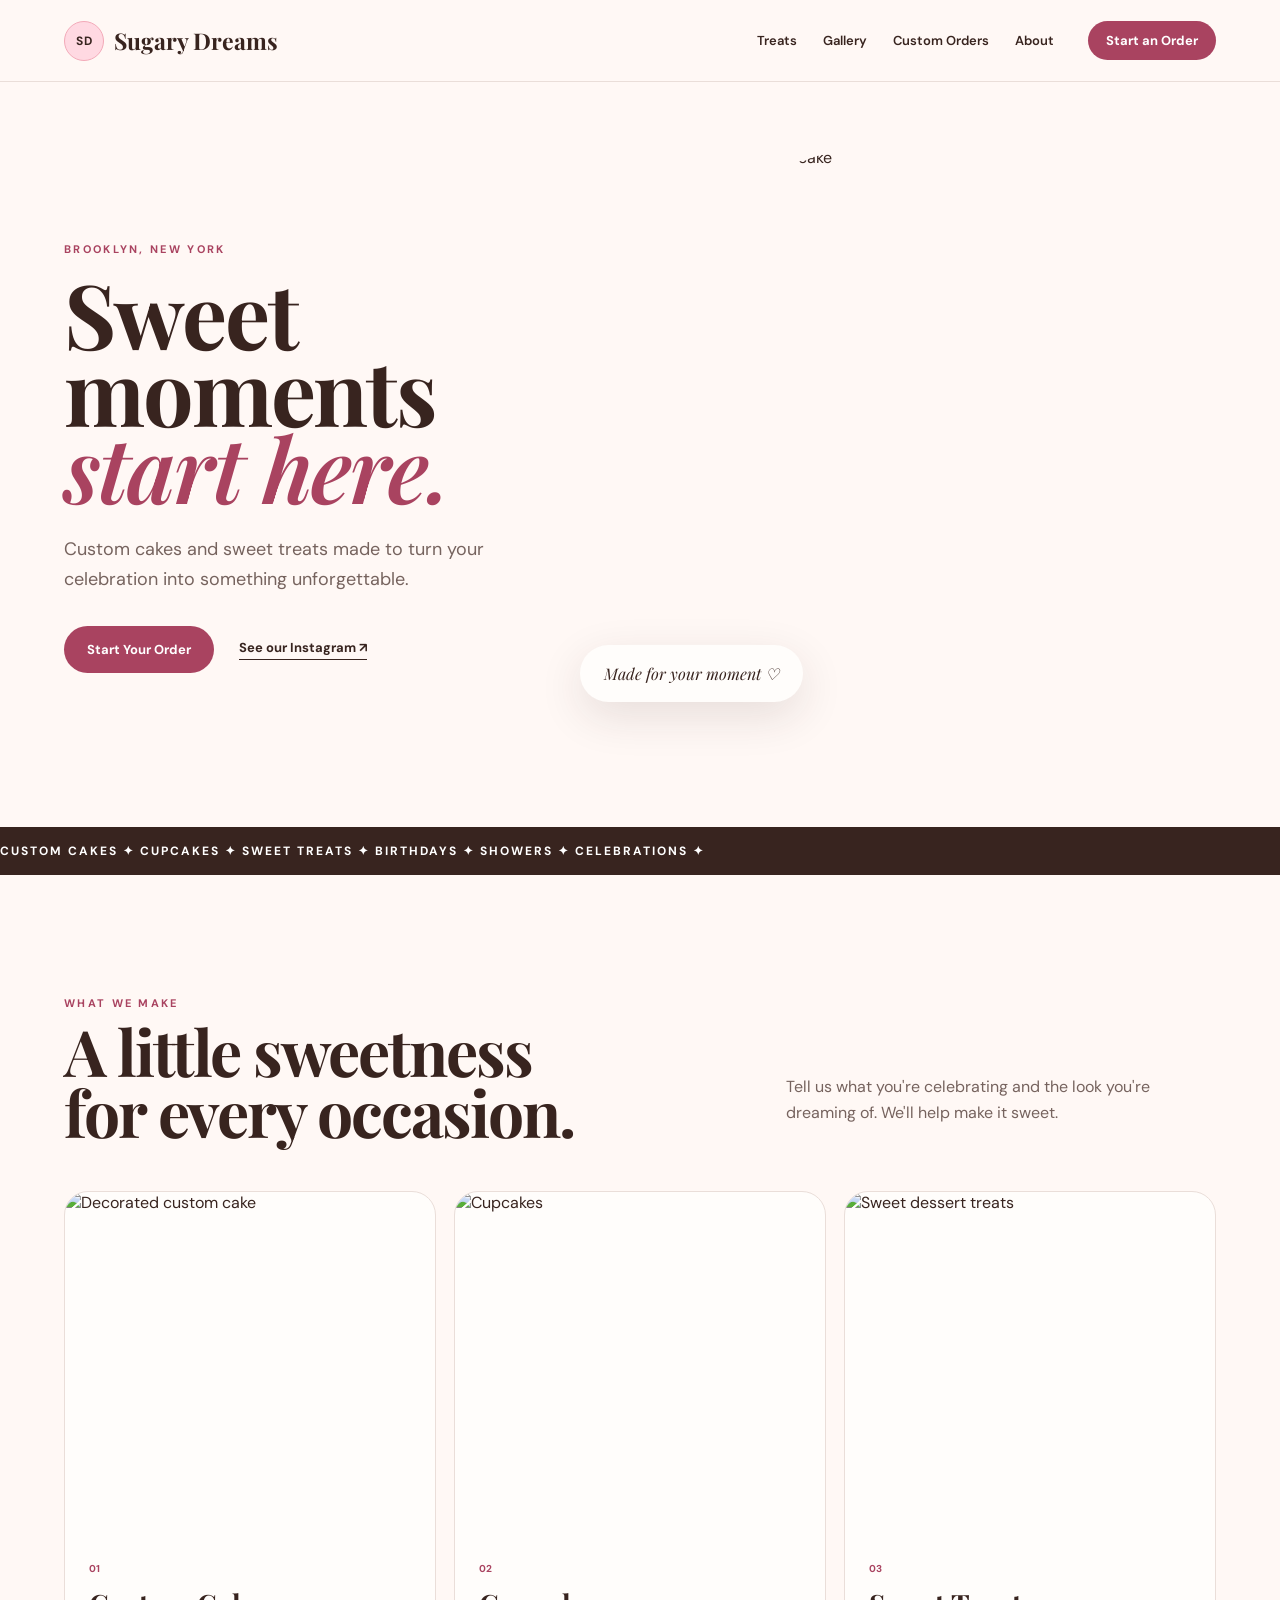
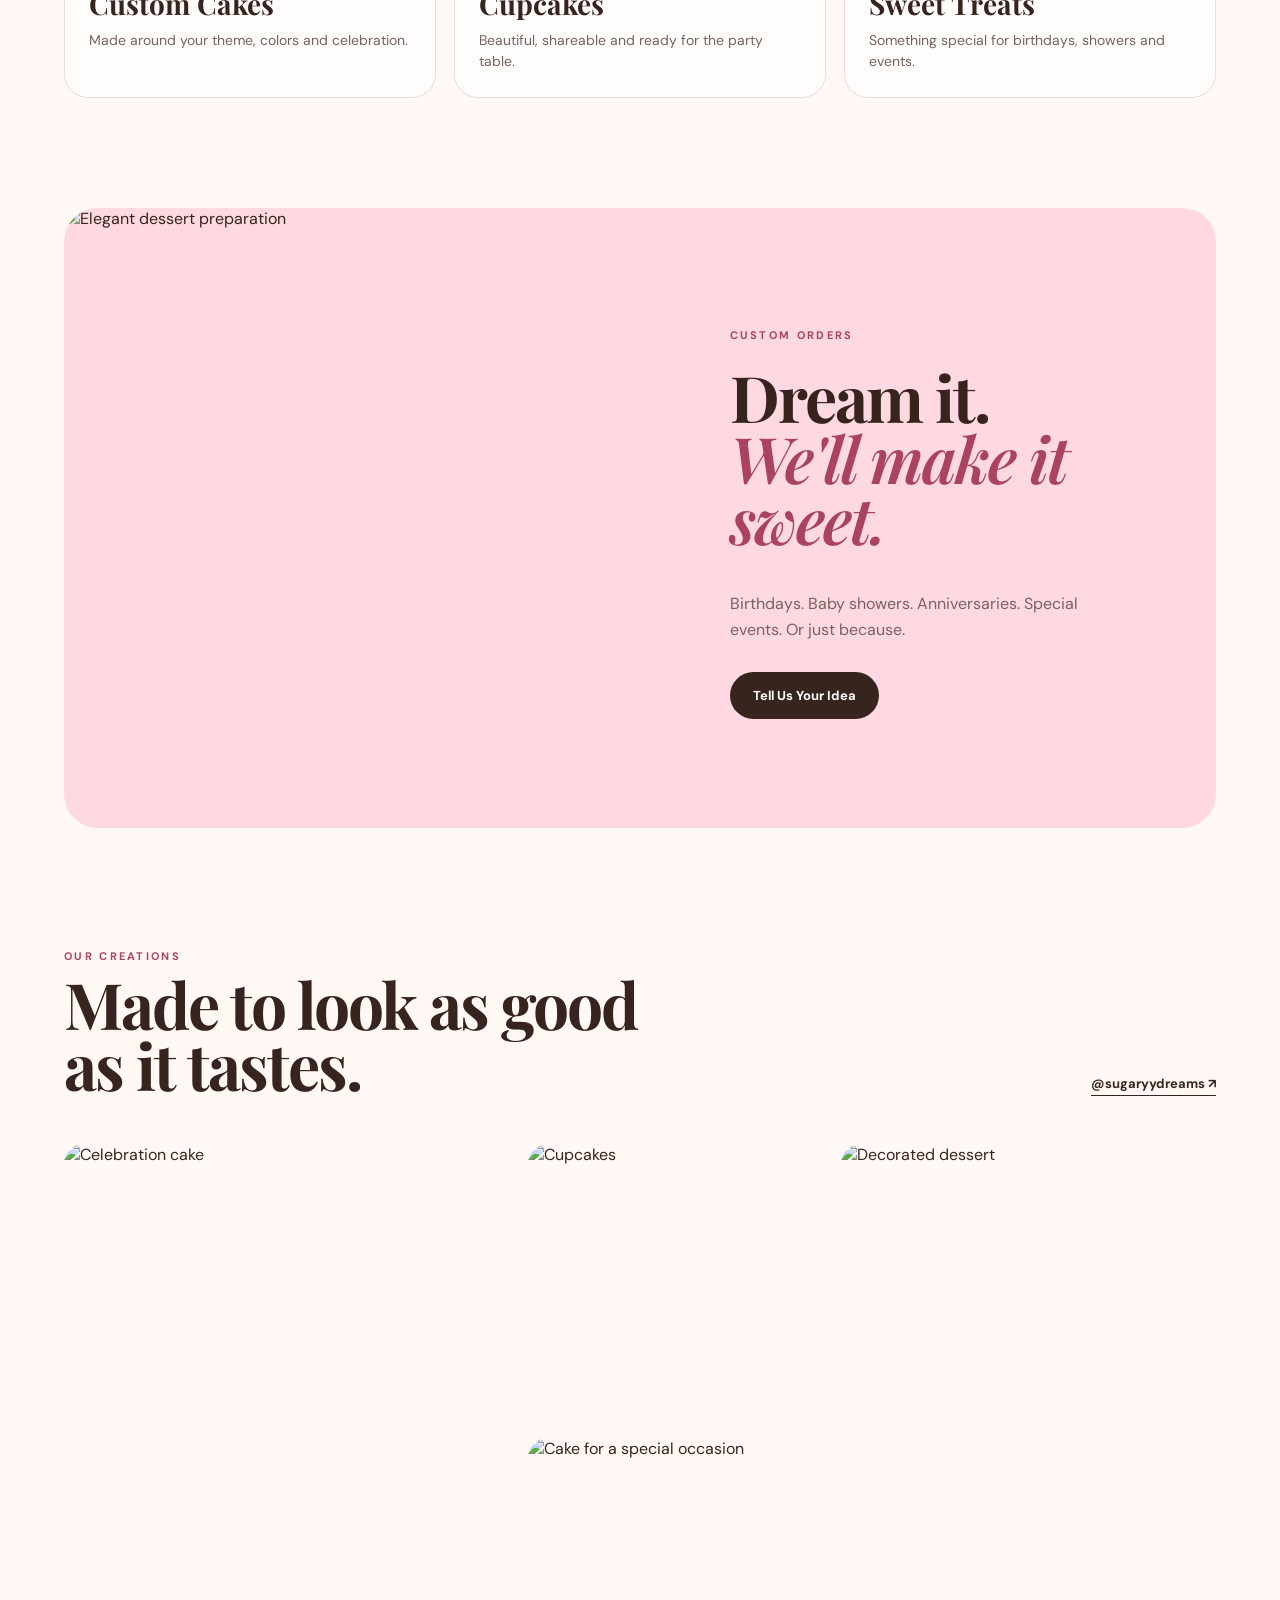
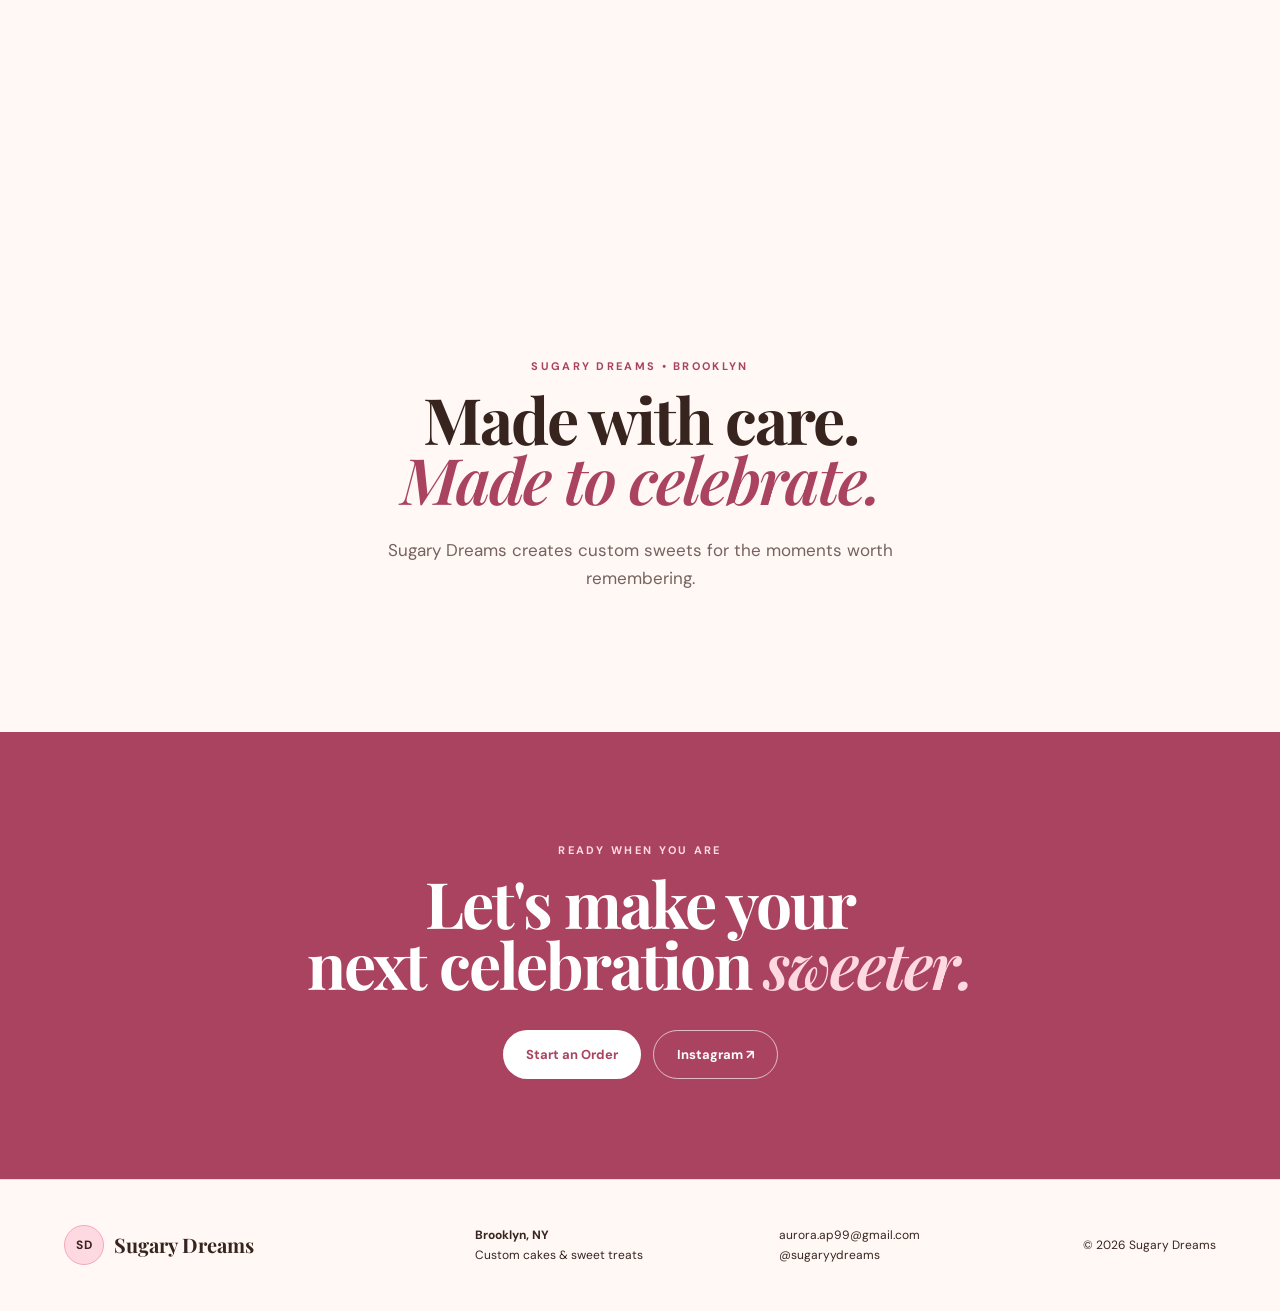
==== index.html @ bd11893b "Add files via upload" ====
<!DOCTYPE html>
<html lang="en">
<head>
  <meta charset="UTF-8">
  <meta name="viewport" content="width=device-width, initial-scale=1.0">
  <title>Sugary Dreams | Custom Cakes & Desserts in Brooklyn, NY</title>
  <meta name="description" content="Sugary Dreams creates custom cakes, cupcakes and sweet treats for birthdays, showers, celebrations and special moments in Brooklyn, New York.">
  <meta name="keywords" content="Brooklyn bakery, custom cakes Brooklyn, birthday cakes Brooklyn, cupcakes Brooklyn, custom desserts Brooklyn">
  <meta name="theme-color" content="#fff8f5">
  <meta property="og:title" content="Sugary Dreams | Brooklyn, NY">
  <meta property="og:description" content="Custom cakes and sweet treats made for your special moments.">
  <link rel="preconnect" href="https://fonts.googleapis.com">
  <link rel="preconnect" href="https://fonts.gstatic.com" crossorigin>
  <link href="https://fonts.googleapis.com/css2?family=DM+Sans:wght@400;500;600;700&family=Playfair+Display:ital,wght@0,600;0,700;1,600&display=swap" rel="stylesheet">
  <link rel="stylesheet" href="style.css">
</head>
<body>
<header class="site-header">
  <a class="brand" href="#home" aria-label="Sugary Dreams home">
    <span class="brand-mark">SD</span>
    <span>Sugary Dreams</span>
  </a>
  <nav>
    <a href="#treats">Treats</a>
    <a href="#gallery">Gallery</a>
    <a href="#custom">Custom Orders</a>
    <a href="#about">About</a>
  </nav>
  <a class="button button-small" href="mailto:aurora.ap99@gmail.com?subject=Sugary%20Dreams%20Order%20Inquiry">Start an Order</a>
</header>

<main id="home">
  <section class="hero">
    <div class="hero-copy">
      <p class="eyebrow">BROOKLYN, NEW YORK</p>
      <h1>Sweet moments<br><em>start here.</em></h1>
      <p class="hero-text">Custom cakes and sweet treats made to turn your celebration into something unforgettable.</p>
      <div class="hero-actions">
        <a class="button" href="mailto:aurora.ap99@gmail.com?subject=Sugary%20Dreams%20Custom%20Order">Start Your Order</a>
        <a class="text-link" href="https://www.instagram.com/sugaryydreams/?hl=en" target="_blank" rel="noopener">See our Instagram ↗</a>
      </div>
    </div>
    <div class="hero-image">
      <img src="https://images.unsplash.com/photo-1578985545062-69928b1d9587?auto=format&fit=crop&w=1400&q=85" alt="Beautiful celebration cake">
      <span class="floating-note">Made for your moment ♡</span>
    </div>
  </section>

  <section class="marquee" aria-label="Sugary Dreams specialties">
    <div>CUSTOM CAKES ✦ CUPCAKES ✦ SWEET TREATS ✦ BIRTHDAYS ✦ SHOWERS ✦ CELEBRATIONS ✦</div>
  </section>

  <section class="section" id="treats">
    <div class="section-heading">
      <div>
        <p class="eyebrow">WHAT WE MAKE</p>
        <h2>A little sweetness<br>for every occasion.</h2>
      </div>
      <p>Tell us what you're celebrating and the look you're dreaming of. We'll help make it sweet.</p>
    </div>
    <div class="cards">
      <article class="card">
        <img src="https://images.unsplash.com/photo-1535254973040-607b474cb50d?auto=format&fit=crop&w=900&q=85" alt="Decorated custom cake">
        <div><span>01</span><h3>Custom Cakes</h3><p>Made around your theme, colors and celebration.</p></div>
      </article>
      <article class="card">
        <img src="https://images.unsplash.com/photo-1486427944299-d1955d23e34d?auto=format&fit=crop&w=900&q=85" alt="Cupcakes">
        <div><span>02</span><h3>Cupcakes</h3><p>Beautiful, shareable and ready for the party table.</p></div>
      </article>
      <article class="card">
        <img src="https://images.unsplash.com/photo-1551024506-0bccd828d307?auto=format&fit=crop&w=900&q=85" alt="Sweet dessert treats">
        <div><span>03</span><h3>Sweet Treats</h3><p>Something special for birthdays, showers and events.</p></div>
      </article>
    </div>
  </section>

  <section class="dream-section" id="custom">
    <div class="dream-photo">
      <img src="https://images.unsplash.com/photo-1562440499-64c9a111f713?auto=format&fit=crop&w=1200&q=85" alt="Elegant dessert preparation">
    </div>
    <div class="dream-copy">
      <p class="eyebrow">CUSTOM ORDERS</p>
      <h2>Dream it.<br><em>We'll make it sweet.</em></h2>
      <p>Birthdays. Baby showers. Anniversaries. Special events. Or just because.</p>
      <a class="button button-dark" href="mailto:aurora.ap99@gmail.com?subject=Sugary%20Dreams%20Custom%20Order">Tell Us Your Idea</a>
    </div>
  </section>

  <section class="section gallery-section" id="gallery">
    <div class="section-heading">
      <div><p class="eyebrow">OUR CREATIONS</p><h2>Made to look as good<br>as it tastes.</h2></div>
      <a class="text-link" href="https://www.instagram.com/sugaryydreams/?hl=en" target="_blank" rel="noopener">@sugaryydreams ↗</a>
    </div>
    <div class="gallery">
      <img class="tall" src="https://images.unsplash.com/photo-1535141192574-5d4897c12636?auto=format&fit=crop&w=900&q=85" alt="Celebration cake">
      <img src="https://images.unsplash.com/photo-1587668178277-295251f900ce?auto=format&fit=crop&w=900&q=85" alt="Cupcakes">
      <img src="https://images.unsplash.com/photo-1557308536-ee471ef2c390?auto=format&fit=crop&w=900&q=85" alt="Decorated dessert">
      <img class="wide" src="https://images.unsplash.com/photo-1559620192-032c4bc4674e?auto=format&fit=crop&w=1200&q=85" alt="Cake for a special occasion">
    </div>
  </section>

  <section class="about" id="about">
    <p class="eyebrow">SUGARY DREAMS • BROOKLYN</p>
    <h2>Made with care.<br><em>Made to celebrate.</em></h2>
    <p>Sugary Dreams creates custom sweets for the moments worth remembering.</p>
  </section>

  <section class="cta">
    <p class="eyebrow">READY WHEN YOU ARE</p>
    <h2>Let's make your<br>next celebration <em>sweeter.</em></h2>
    <div class="cta-actions">
      <a class="button button-light" href="mailto:aurora.ap99@gmail.com?subject=Sugary%20Dreams%20Order%20Inquiry">Start an Order</a>
      <a class="button button-outline" href="https://www.instagram.com/sugaryydreams/?hl=en" target="_blank" rel="noopener">Instagram ↗</a>
    </div>
  </section>
</main>

<footer>
  <div class="footer-brand"><span class="brand-mark">SD</span><strong>Sugary Dreams</strong></div>
  <div><strong>Brooklyn, NY</strong><br>Custom cakes & sweet treats</div>
  <div><a href="mailto:aurora.ap99@gmail.com">aurora.ap99@gmail.com</a><br><a href="https://www.instagram.com/sugaryydreams/?hl=en" target="_blank" rel="noopener">@sugaryydreams</a></div>
  <div>© <span id="year"></span> Sugary Dreams</div>
</footer>

<script>
  document.getElementById("year").textContent = new Date().getFullYear();
</script>
</body>
</html>
---- style.css ----
:root{
  --cream:#fff8f5;
  --paper:#fffdfb;
  --pink:#f2a9b8;
  --pink2:#ffd9e2;
  --berry:#a94360;
  --brown:#38241f;
  --muted:#76635e;
  --line:#eaded9;
}
*{box-sizing:border-box}
html{scroll-behavior:smooth}
body{margin:0;background:var(--cream);color:var(--brown);font-family:"DM Sans",sans-serif}
img{width:100%;display:block;object-fit:cover}
a{color:inherit;text-decoration:none}
.site-header{height:82px;padding:0 5vw;display:flex;align-items:center;gap:34px;position:sticky;top:0;z-index:50;background:rgba(255,248,245,.92);backdrop-filter:blur(14px);border-bottom:1px solid var(--line)}
.brand{display:flex;align-items:center;gap:10px;font-family:"Playfair Display",serif;font-size:23px;font-weight:700;margin-right:auto}
.brand-mark{width:40px;height:40px;border-radius:50%;display:grid;place-items:center;background:var(--pink2);border:1px solid var(--pink);font:700 12px "DM Sans",sans-serif;letter-spacing:1px}
nav{display:flex;gap:26px;font-size:13px;font-weight:600}
nav a:hover,.text-link:hover{color:var(--berry)}
.button{display:inline-flex;justify-content:center;align-items:center;padding:15px 23px;border-radius:999px;background:var(--berry);color:white;font-size:13px;font-weight:700;transition:.2s ease}
.button:hover{transform:translateY(-2px)}
.button-small{padding:11px 18px}
.hero{min-height:720px;display:grid;grid-template-columns:.9fr 1.1fr;gap:6vw;align-items:center;padding:65px 5vw 70px}
.hero-copy{max-width:650px}
.eyebrow{font-size:11px;font-weight:700;letter-spacing:2.3px;color:var(--berry)}
h1,h2{font-family:"Playfair Display",serif;margin:0;letter-spacing:-2px}
h1{font-size:clamp(62px,7vw,112px);line-height:.86;margin:18px 0 30px}
h1 em,h2 em{color:var(--berry);font-weight:600}
.hero-text{max-width:510px;font-size:18px;line-height:1.65;color:var(--muted)}
.hero-actions{display:flex;align-items:center;gap:25px;margin-top:32px}
.text-link{font-size:13px;font-weight:700;border-bottom:1px solid currentColor;padding-bottom:3px}
.hero-image{height:610px;position:relative}
.hero-image img{height:100%;border-radius:260px 260px 28px 28px}
.floating-note{position:absolute;left:-45px;bottom:55px;background:var(--paper);padding:18px 24px;border-radius:999px;box-shadow:0 14px 45px rgba(56,36,31,.12);font-family:"Playfair Display",serif;font-style:italic}
.marquee{overflow:hidden;background:var(--brown);color:white;padding:16px 0;white-space:nowrap;font-size:12px;letter-spacing:2px;font-weight:700}
.marquee div{width:max-content;animation:move 22s linear infinite}
@keyframes move{to{transform:translateX(-35%)}}
.section{padding:110px 5vw}
.section-heading{display:flex;justify-content:space-between;align-items:flex-end;gap:40px;margin-bottom:48px}
.section-heading h2,.dream-copy h2,.about h2,.cta h2{font-size:clamp(45px,5vw,76px);line-height:.95}
.section-heading>p{max-width:430px;color:var(--muted);line-height:1.65}
.cards{display:grid;grid-template-columns:repeat(3,1fr);gap:18px}
.card{background:var(--paper);border:1px solid var(--line);border-radius:24px;overflow:hidden}
.card img{height:340px}
.card div{padding:24px}
.card span{font-size:10px;color:var(--berry);font-weight:700}
.card h3{font-family:"Playfair Display",serif;font-size:28px;margin:8px 0}
.card p{margin:0;color:var(--muted);font-size:14px;line-height:1.55}
.dream-section{margin:0 5vw;display:grid;grid-template-columns:1fr 1fr;background:var(--pink2);border-radius:34px;overflow:hidden}
.dream-photo img{height:100%;min-height:620px}
.dream-copy{padding:8vw 7vw;display:flex;flex-direction:column;justify-content:center;align-items:flex-start}
.dream-copy h2{margin:14px 0 25px}
.dream-copy>p:not(.eyebrow){color:var(--muted);line-height:1.65;margin-bottom:28px}
.button-dark{background:var(--brown)}
.gallery{display:grid;grid-template-columns:1.2fr .8fr 1fr;grid-auto-rows:280px;gap:14px}
.gallery img{height:100%;border-radius:20px}
.gallery .tall{grid-row:span 2}
.gallery .wide{grid-column:span 2}
.about{text-align:center;padding:120px 5vw 140px}
.about h2{margin:16px auto 26px}
.about>p:last-child{max-width:560px;margin:auto;color:var(--muted);font-size:17px;line-height:1.65}
.cta{background:var(--berry);color:white;text-align:center;padding:100px 5vw}
.cta .eyebrow{color:var(--pink2)}
.cta h2{max-width:850px;margin:16px auto 35px}
.cta h2 em{color:var(--pink2)}
.cta-actions{display:flex;justify-content:center;gap:12px}
.button-light{background:white;color:var(--berry)}
.button-outline{background:transparent;border:1px solid rgba(255,255,255,.65)}
footer{padding:45px 5vw;display:grid;grid-template-columns:1.4fr 1fr 1fr auto;gap:35px;align-items:center;font-size:12px;line-height:1.7;border-top:1px solid var(--line)}
.footer-brand{display:flex;align-items:center;gap:10px;font-family:"Playfair Display",serif;font-size:20px}
footer a:hover{color:var(--berry)}
@media(max-width:900px){
  nav{display:none}
  .hero{grid-template-columns:1fr;min-height:auto}
  .hero-image{height:500px}
  .floating-note{left:15px}
  .cards{grid-template-columns:1fr}
  .dream-section{grid-template-columns:1fr}
  .dream-photo img{min-height:420px}
  .gallery{grid-template-columns:1fr 1fr}
  .gallery .wide{grid-column:span 1}
  footer{grid-template-columns:1fr 1fr}
}
@media(max-width:600px){
  .site-header{height:70px;padding:0 18px}
  .brand{font-size:19px}
  .brand-mark{width:34px;height:34px}
  .site-header>.button{display:none}
  .hero{padding:45px 20px}
  h1{font-size:58px}
  .hero-image{height:420px}
  .hero-image img{border-radius:180px 180px 22px 22px}
  .hero-actions{align-items:flex-start;flex-direction:column}
  .section{padding:80px 20px}
  .section-heading{align-items:flex-start;flex-direction:column}
  .dream-section{margin:0 20px}
  .dream-copy{padding:55px 28px}
  .gallery{grid-template-columns:1fr;grid-auto-rows:330px}
  .gallery .tall{grid-row:span 1}
  .cta{padding:80px 20px}
  .cta-actions{flex-direction:column}
  footer{grid-template-columns:1fr;padding:40px 20px}
}
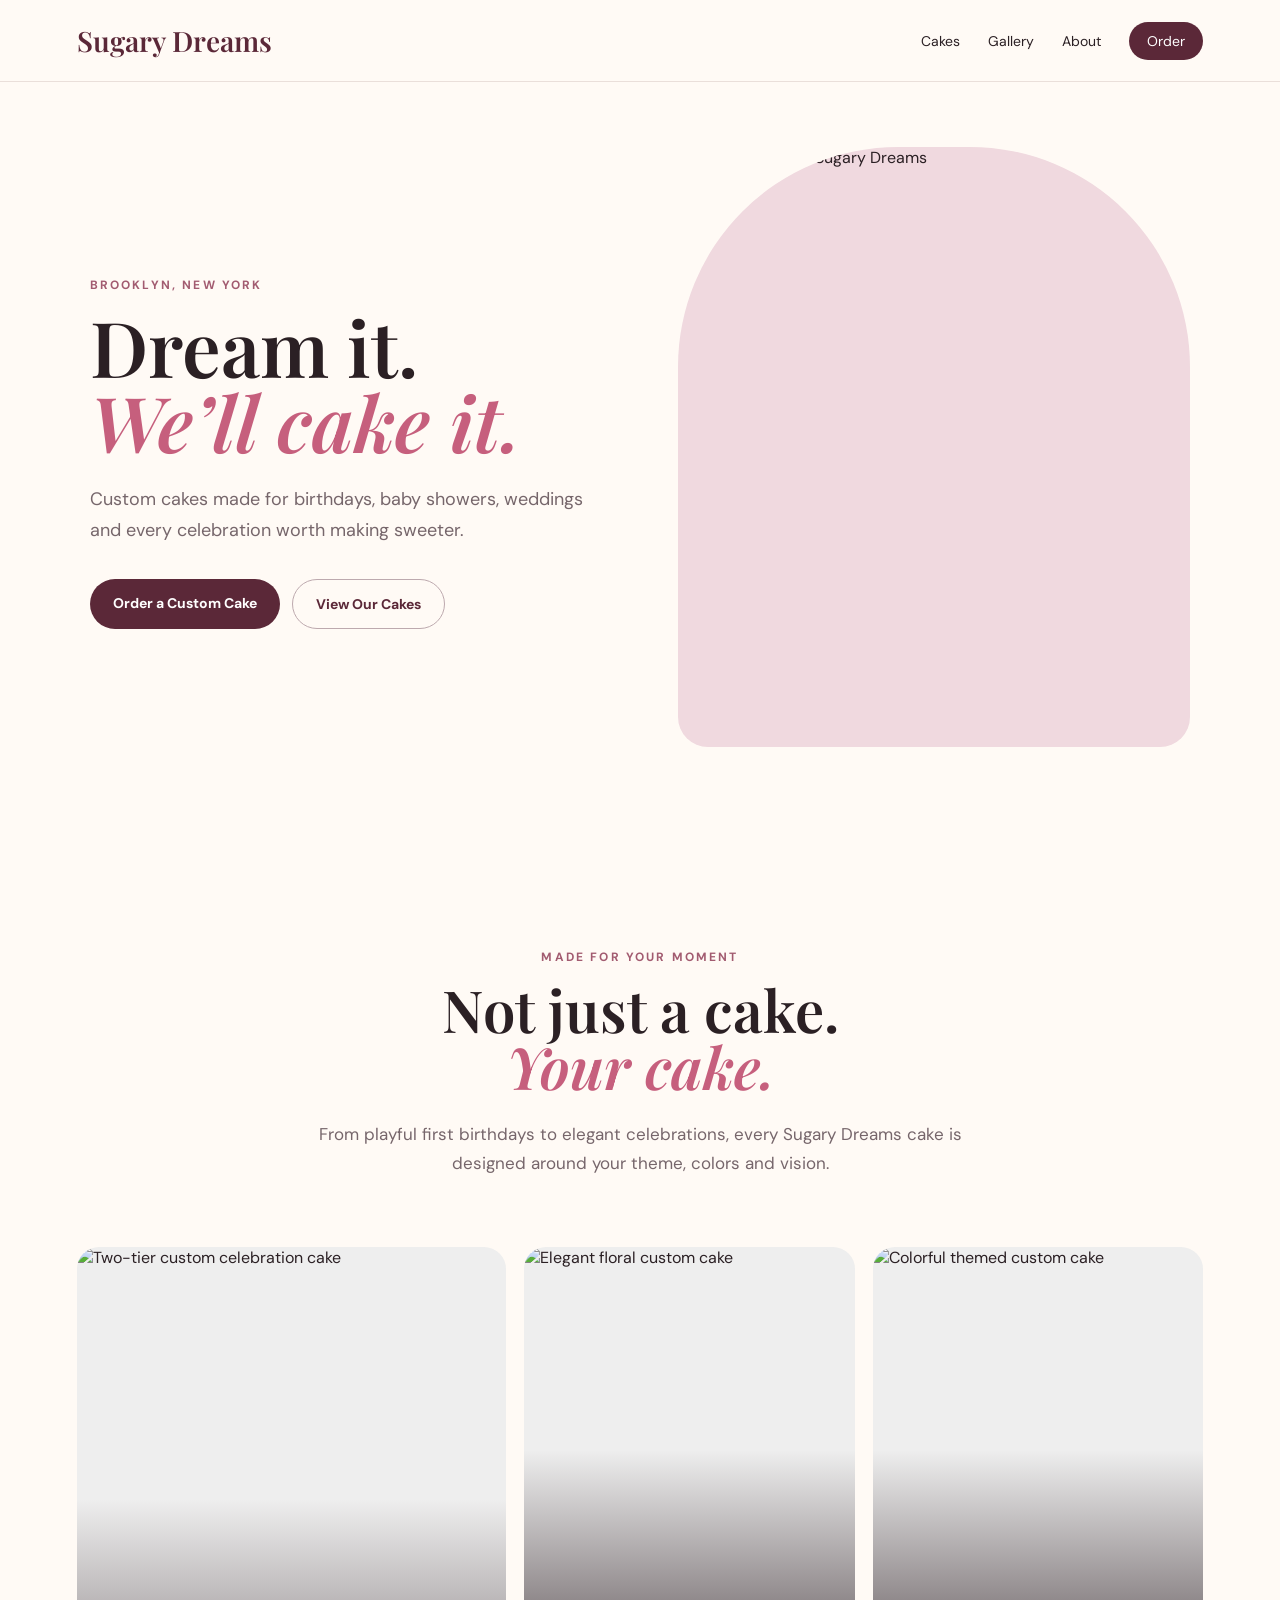
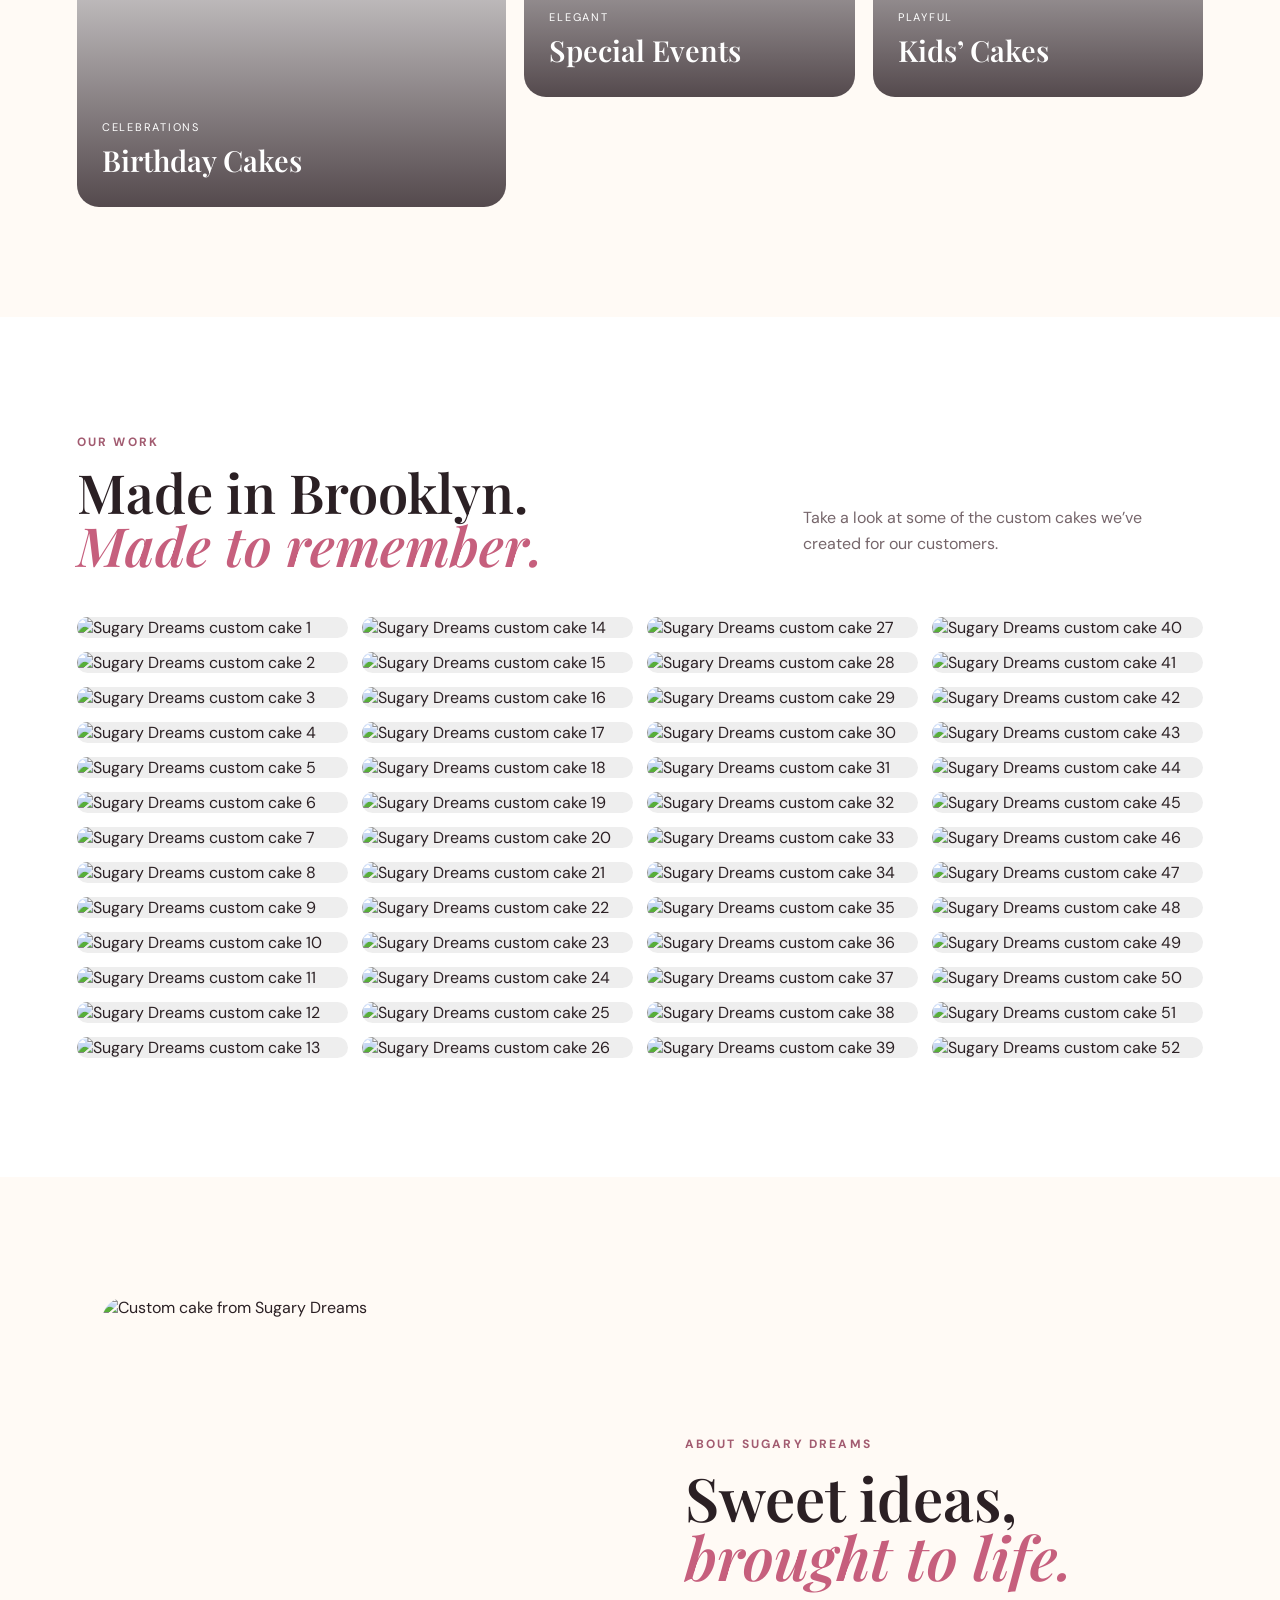
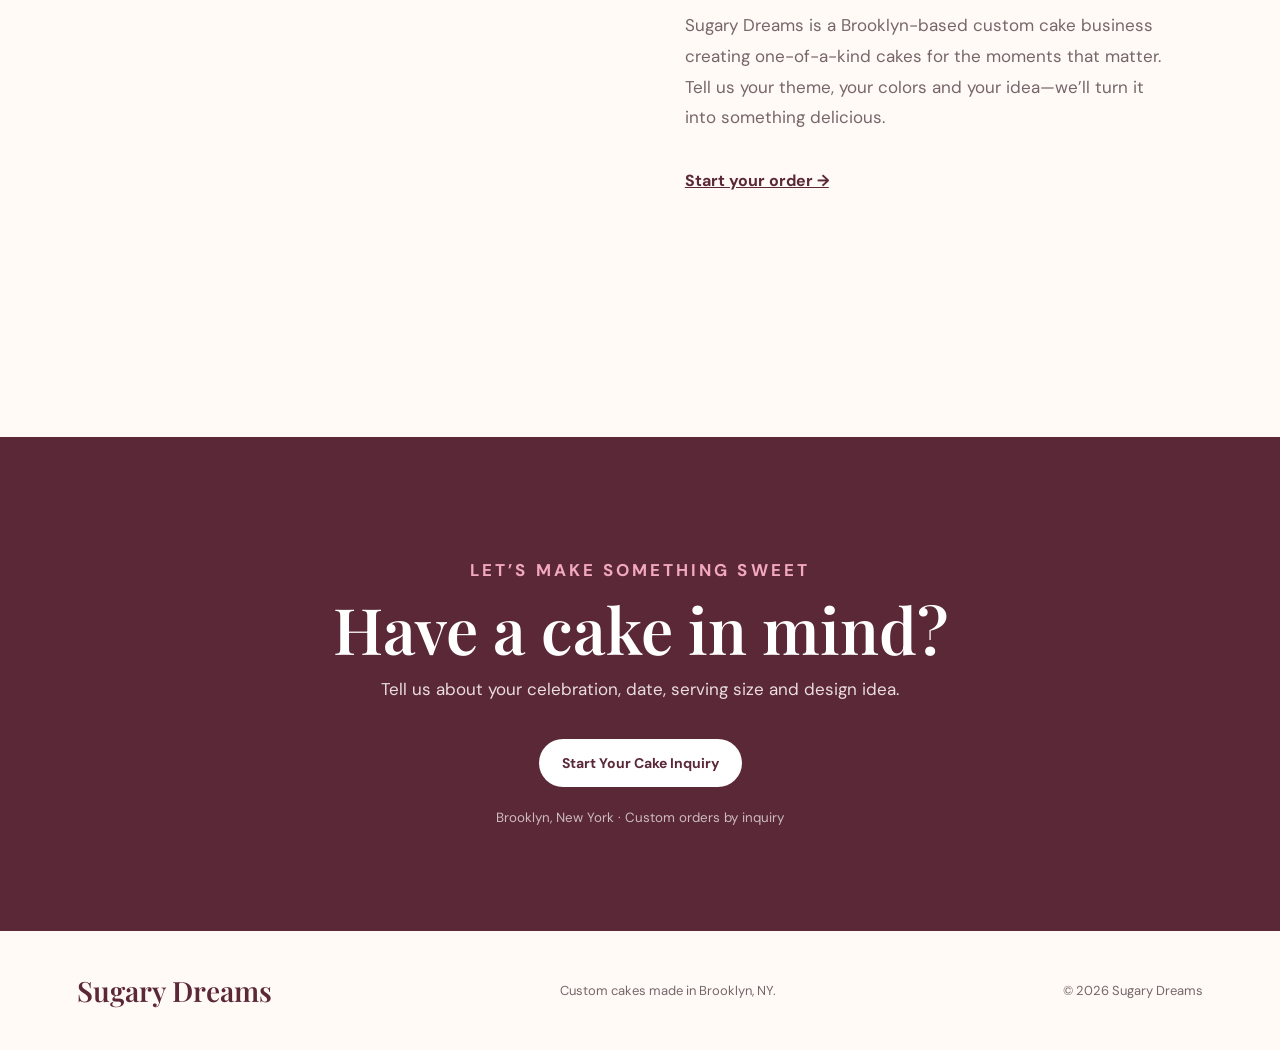
==== commit ad899af4: "new files added" ====
--- a/index.html
+++ b/index.html
@@ -1,129 +1,60 @@
-<!DOCTYPE html>
+<!doctype html>
 <html lang="en">
 <head>
-  <meta charset="UTF-8">
-  <meta name="viewport" content="width=device-width, initial-scale=1.0">
-  <title>Sugary Dreams | Custom Cakes & Desserts in Brooklyn, NY</title>
-  <meta name="description" content="Sugary Dreams creates custom cakes, cupcakes and sweet treats for birthdays, showers, celebrations and special moments in Brooklyn, New York.">
-  <meta name="keywords" content="Brooklyn bakery, custom cakes Brooklyn, birthday cakes Brooklyn, cupcakes Brooklyn, custom desserts Brooklyn">
-  <meta name="theme-color" content="#fff8f5">
-  <meta property="og:title" content="Sugary Dreams | Brooklyn, NY">
-  <meta property="og:description" content="Custom cakes and sweet treats made for your special moments.">
-  <link rel="preconnect" href="https://fonts.googleapis.com">
-  <link rel="preconnect" href="https://fonts.gstatic.com" crossorigin>
-  <link href="https://fonts.googleapis.com/css2?family=DM+Sans:wght@400;500;600;700&family=Playfair+Display:ital,wght@0,600;0,700;1,600&display=swap" rel="stylesheet">
-  <link rel="stylesheet" href="style.css">
+  <meta charset="utf-8" />
+  <meta name="viewport" content="width=device-width,initial-scale=1" />
+  <meta name="description" content="Sugary Dreams creates custom cakes in Brooklyn, New York for birthdays, baby showers, weddings and special celebrations." />
+  <title>Sugary Dreams | Custom Cakes in Brooklyn, NY</title>
+  <link rel="stylesheet" href="styles.css" />
 </head>
 <body>
 <header class="site-header">
-  <a class="brand" href="#home" aria-label="Sugary Dreams home">
-    <span class="brand-mark">SD</span>
-    <span>Sugary Dreams</span>
-  </a>
+  <a class="brand" href="#home">Sugary Dreams</a>
   <nav>
-    <a href="#treats">Treats</a>
-    <a href="#gallery">Gallery</a>
-    <a href="#custom">Custom Orders</a>
-    <a href="#about">About</a>
+    <a href="#cakes">Cakes</a><a href="#gallery">Gallery</a><a href="#about">About</a><a class="nav-cta" href="#order">Order</a>
   </nav>
-  <a class="button button-small" href="mailto:aurora.ap99@gmail.com?subject=Sugary%20Dreams%20Order%20Inquiry">Start an Order</a>
 </header>
 
-<main id="home">
-  <section class="hero">
-    <div class="hero-copy">
-      <p class="eyebrow">BROOKLYN, NEW YORK</p>
-      <h1>Sweet moments<br><em>start here.</em></h1>
-      <p class="hero-text">Custom cakes and sweet treats made to turn your celebration into something unforgettable.</p>
-      <div class="hero-actions">
-        <a class="button" href="mailto:aurora.ap99@gmail.com?subject=Sugary%20Dreams%20Custom%20Order">Start Your Order</a>
-        <a class="text-link" href="https://www.instagram.com/sugaryydreams/?hl=en" target="_blank" rel="noopener">See our Instagram ↗</a>
-      </div>
-    </div>
-    <div class="hero-image">
-      <img src="https://images.unsplash.com/photo-1578985545062-69928b1d9587?auto=format&fit=crop&w=1400&q=85" alt="Beautiful celebration cake">
-      <span class="floating-note">Made for your moment ♡</span>
-    </div>
-  </section>
+<main>
+<section class="hero" id="home">
+  <div class="hero-copy">
+    <p class="eyebrow">BROOKLYN, NEW YORK</p>
+    <h1>Dream it.<br><em>We’ll cake it.</em></h1>
+    <p class="lead">Custom cakes made for birthdays, baby showers, weddings and every celebration worth making sweeter.</p>
+    <div class="actions"><a class="button primary" href="#order">Order a Custom Cake</a><a class="button secondary" href="#gallery">View Our Cakes</a></div>
+  </div>
+  <div class="hero-image"><img src="images/cakes/IMG_1497.jpeg" alt="Custom cake by Sugary Dreams" /></div>
+</section>
 
-  <section class="marquee" aria-label="Sugary Dreams specialties">
-    <div>CUSTOM CAKES ✦ CUPCAKES ✦ SWEET TREATS ✦ BIRTHDAYS ✦ SHOWERS ✦ CELEBRATIONS ✦</div>
-  </section>
+<section class="intro" id="cakes">
+  <p class="eyebrow">MADE FOR YOUR MOMENT</p>
+  <h2>Not just a cake.<br><em>Your cake.</em></h2>
+  <p>From playful first birthdays to elegant celebrations, every Sugary Dreams cake is designed around your theme, colors and vision.</p>
+</section>
 
-  <section class="section" id="treats">
-    <div class="section-heading">
-      <div>
-        <p class="eyebrow">WHAT WE MAKE</p>
-        <h2>A little sweetness<br>for every occasion.</h2>
-      </div>
-      <p>Tell us what you're celebrating and the look you're dreaming of. We'll help make it sweet.</p>
-    </div>
-    <div class="cards">
-      <article class="card">
-        <img src="https://images.unsplash.com/photo-1535254973040-607b474cb50d?auto=format&fit=crop&w=900&q=85" alt="Decorated custom cake">
-        <div><span>01</span><h3>Custom Cakes</h3><p>Made around your theme, colors and celebration.</p></div>
-      </article>
-      <article class="card">
-        <img src="https://images.unsplash.com/photo-1486427944299-d1955d23e34d?auto=format&fit=crop&w=900&q=85" alt="Cupcakes">
-        <div><span>02</span><h3>Cupcakes</h3><p>Beautiful, shareable and ready for the party table.</p></div>
-      </article>
-      <article class="card">
-        <img src="https://images.unsplash.com/photo-1551024506-0bccd828d307?auto=format&fit=crop&w=900&q=85" alt="Sweet dessert treats">
-        <div><span>03</span><h3>Sweet Treats</h3><p>Something special for birthdays, showers and events.</p></div>
-      </article>
-    </div>
-  </section>
+<section class="featured-grid">
+  <article class="feature-card tall"><img src="images/cakes/IMG_1589.jpeg" alt="Two-tier custom celebration cake"><div><span>CELEBRATIONS</span><h3>Birthday Cakes</h3></div></article>
+  <article class="feature-card"><img src="images/cakes/IMG_1834.jpeg" alt="Elegant floral custom cake"><div><span>ELEGANT</span><h3>Special Events</h3></div></article>
+  <article class="feature-card"><img src="images/cakes/IMG_1594.jpeg" alt="Colorful themed custom cake"><div><span>PLAYFUL</span><h3>Kids’ Cakes</h3></div></article>
+</section>
 
-  <section class="dream-section" id="custom">
-    <div class="dream-photo">
-      <img src="https://images.unsplash.com/photo-1562440499-64c9a111f713?auto=format&fit=crop&w=1200&q=85" alt="Elegant dessert preparation">
-    </div>
-    <div class="dream-copy">
-      <p class="eyebrow">CUSTOM ORDERS</p>
-      <h2>Dream it.<br><em>We'll make it sweet.</em></h2>
-      <p>Birthdays. Baby showers. Anniversaries. Special events. Or just because.</p>
-      <a class="button button-dark" href="mailto:aurora.ap99@gmail.com?subject=Sugary%20Dreams%20Custom%20Order">Tell Us Your Idea</a>
-    </div>
-  </section>
+<section class="gallery-section" id="gallery">
+  <div class="section-heading"><div><p class="eyebrow">OUR WORK</p><h2>Made in Brooklyn.<br><em>Made to remember.</em></h2></div><p>Take a look at some of the custom cakes we’ve created for our customers.</p></div>
+  <div class="gallery" id="cakeGallery"></div>
+</section>
 
-  <section class="section gallery-section" id="gallery">
-    <div class="section-heading">
-      <div><p class="eyebrow">OUR CREATIONS</p><h2>Made to look as good<br>as it tastes.</h2></div>
-      <a class="text-link" href="https://www.instagram.com/sugaryydreams/?hl=en" target="_blank" rel="noopener">@sugaryydreams ↗</a>
-    </div>
-    <div class="gallery">
-      <img class="tall" src="https://images.unsplash.com/photo-1535141192574-5d4897c12636?auto=format&fit=crop&w=900&q=85" alt="Celebration cake">
-      <img src="https://images.unsplash.com/photo-1587668178277-295251f900ce?auto=format&fit=crop&w=900&q=85" alt="Cupcakes">
-      <img src="https://images.unsplash.com/photo-1557308536-ee471ef2c390?auto=format&fit=crop&w=900&q=85" alt="Decorated dessert">
-      <img class="wide" src="https://images.unsplash.com/photo-1559620192-032c4bc4674e?auto=format&fit=crop&w=1200&q=85" alt="Cake for a special occasion">
-    </div>
-  </section>
+<section class="about" id="about">
+  <div class="about-image"><img src="images/cakes/IMG_6347.jpeg" alt="Custom cake from Sugary Dreams" /></div>
+  <div class="about-copy"><p class="eyebrow">ABOUT SUGARY DREAMS</p><h2>Sweet ideas,<br><em>brought to life.</em></h2><p>Sugary Dreams is a Brooklyn-based custom cake business creating one-of-a-kind cakes for the moments that matter. Tell us your theme, your colors and your idea—we’ll turn it into something delicious.</p><a class="text-link" href="#order">Start your order →</a></div>
+</section>
 
-  <section class="about" id="about">
-    <p class="eyebrow">SUGARY DREAMS • BROOKLYN</p>
-    <h2>Made with care.<br><em>Made to celebrate.</em></h2>
-    <p>Sugary Dreams creates custom sweets for the moments worth remembering.</p>
-  </section>
-
-  <section class="cta">
-    <p class="eyebrow">READY WHEN YOU ARE</p>
-    <h2>Let's make your<br>next celebration <em>sweeter.</em></h2>
-    <div class="cta-actions">
-      <a class="button button-light" href="mailto:aurora.ap99@gmail.com?subject=Sugary%20Dreams%20Order%20Inquiry">Start an Order</a>
-      <a class="button button-outline" href="https://www.instagram.com/sugaryydreams/?hl=en" target="_blank" rel="noopener">Instagram ↗</a>
-    </div>
-  </section>
+<section class="order" id="order">
+  <p class="eyebrow">LET’S MAKE SOMETHING SWEET</p><h2>Have a cake in mind?</h2><p>Tell us about your celebration, date, serving size and design idea.</p>
+  <a class="button light" href="mailto:hello@sugarydreamsnyc.com?subject=Custom%20Cake%20Inquiry">Start Your Cake Inquiry</a>
+  <small>Brooklyn, New York · Custom orders by inquiry</small>
+</section>
 </main>
-
-<footer>
-  <div class="footer-brand"><span class="brand-mark">SD</span><strong>Sugary Dreams</strong></div>
-  <div><strong>Brooklyn, NY</strong><br>Custom cakes & sweet treats</div>
-  <div><a href="mailto:aurora.ap99@gmail.com">aurora.ap99@gmail.com</a><br><a href="https://www.instagram.com/sugaryydreams/?hl=en" target="_blank" rel="noopener">@sugaryydreams</a></div>
-  <div>© <span id="year"></span> Sugary Dreams</div>
-</footer>
-
-<script>
-  document.getElementById("year").textContent = new Date().getFullYear();
-</script>
+<footer><a class="brand" href="#home">Sugary Dreams</a><p>Custom cakes made in Brooklyn, NY.</p><p>© <span id="year"></span> Sugary Dreams</p></footer>
+<script src="script.js"></script>
 </body>
 </html>
--- a/styles.css
+++ b/styles.css
@@ -0,0 +1,3 @@
+@import url('https://fonts.googleapis.com/css2?family=DM+Sans:wght@400;500;600;700&family=Playfair+Display:ital,wght@0,600;1,600&display=swap');
+:root{--cream:#fffaf5;--pink:#f5b8c8;--deep:#5b2838;--ink:#2b2024;--muted:#76666b;--white:#fff}*{box-sizing:border-box}html{scroll-behavior:smooth}body{margin:0;background:var(--cream);color:var(--ink);font-family:'DM Sans',sans-serif}.site-header{height:82px;display:flex;align-items:center;justify-content:space-between;padding:0 6vw;background:rgba(255,250,245,.94);position:sticky;top:0;z-index:10;border-bottom:1px solid #eadfda}.brand{font:600 28px 'Playfair Display',serif;color:var(--deep);text-decoration:none}.site-header nav{display:flex;gap:28px;align-items:center}.site-header nav a{color:var(--ink);text-decoration:none;font-size:14px}.nav-cta{padding:10px 18px;border-radius:999px;background:var(--deep)!important;color:#fff!important}.hero{min-height:720px;display:grid;grid-template-columns:1fr 1fr;align-items:center;gap:6vw;padding:65px 7vw 80px}.hero-copy{max-width:620px}.eyebrow{letter-spacing:.18em;font-size:12px;font-weight:700;color:#a25b70}.hero h1,.intro h2,.section-heading h2,.about h2,.order h2{font:600 clamp(48px,6vw,84px)/.98 'Playfair Display',serif;margin:16px 0 25px}.hero h1 em,.intro h2 em,.section-heading h2 em,.about h2 em{color:#c65f7d;font-weight:600}.lead{font-size:18px;line-height:1.7;color:var(--muted);max-width:520px}.actions{display:flex;gap:12px;margin-top:34px}.button{display:inline-block;padding:15px 23px;border-radius:999px;text-decoration:none;font-weight:700;font-size:14px}.primary{background:var(--deep);color:#fff}.secondary{border:1px solid #bda9ae;color:var(--deep)}.hero-image{height:600px;border-radius:220px 220px 30px 30px;overflow:hidden;background:#f0d9df}.hero-image img,.feature-card img,.about-image img{width:100%;height:100%;object-fit:cover}.intro{text-align:center;padding:110px 20px 70px;max-width:850px;margin:auto}.intro h2{font-size:58px}.intro>p:last-child{color:var(--muted);font-size:17px;line-height:1.7;max-width:650px;margin:auto}.featured-grid{display:grid;grid-template-columns:1.3fr 1fr 1fr;gap:18px;padding:0 6vw 110px}.feature-card{height:450px;position:relative;overflow:hidden;border-radius:22px;background:#eee}.feature-card.tall{height:560px}.feature-card:after{content:"";position:absolute;inset:45% 0 0;background:linear-gradient(transparent,rgba(25,10,15,.72))}.feature-card div{position:absolute;left:25px;bottom:23px;color:white;z-index:2}.feature-card span{font-size:11px;letter-spacing:.16em}.feature-card h3{font:600 29px 'Playfair Display',serif;margin:5px 0}.gallery-section{padding:105px 6vw;background:#fff}.section-heading{display:flex;justify-content:space-between;align-items:end;gap:40px;margin-bottom:45px}.section-heading h2{font-size:54px;margin-bottom:0}.section-heading>p{max-width:400px;color:var(--muted);line-height:1.6}.gallery{columns:4 240px;column-gap:14px}.gallery figure{margin:0 0 14px;break-inside:avoid;overflow:hidden;border-radius:14px;background:#eee}.gallery img{display:block;width:100%;transition:transform .35s ease}.gallery img:hover{transform:scale(1.025)}.about{display:grid;grid-template-columns:1fr 1fr;gap:7vw;align-items:center;padding:120px 8vw}.about-image{height:620px;border-radius:24px;overflow:hidden}.about h2{font-size:60px}.about-copy>p:not(.eyebrow){color:var(--muted);font-size:17px;line-height:1.8;max-width:530px}.text-link{display:inline-block;margin-top:20px;color:var(--deep);font-weight:700}.order{text-align:center;background:var(--deep);color:#fff;padding:105px 20px}.order .eyebrow{color:#f2a8bd}.order h2{font-size:64px;margin-bottom:16px}.order>p{color:#eadde1;font-size:17px}.light{background:#fff;color:var(--deep);margin:22px 0}.order small{display:block;color:#cdbbc1}footer{display:flex;justify-content:space-between;align-items:center;padding:38px 6vw;gap:20px;font-size:13px;color:var(--muted)}
+@media(max-width:800px){.site-header{padding:0 20px}.site-header nav a:not(.nav-cta){display:none}.hero{grid-template-columns:1fr;padding:50px 22px}.hero-image{height:470px;order:-1}.hero h1{font-size:54px}.featured-grid{grid-template-columns:1fr;padding:0 20px 80px}.feature-card,.feature-card.tall{height:430px}.section-heading{display:block}.gallery-section{padding:75px 20px}.about{grid-template-columns:1fr;padding:80px 22px}.about-image{height:500px}.about h2,.order h2{font-size:48px}footer{flex-direction:column;text-align:center}}
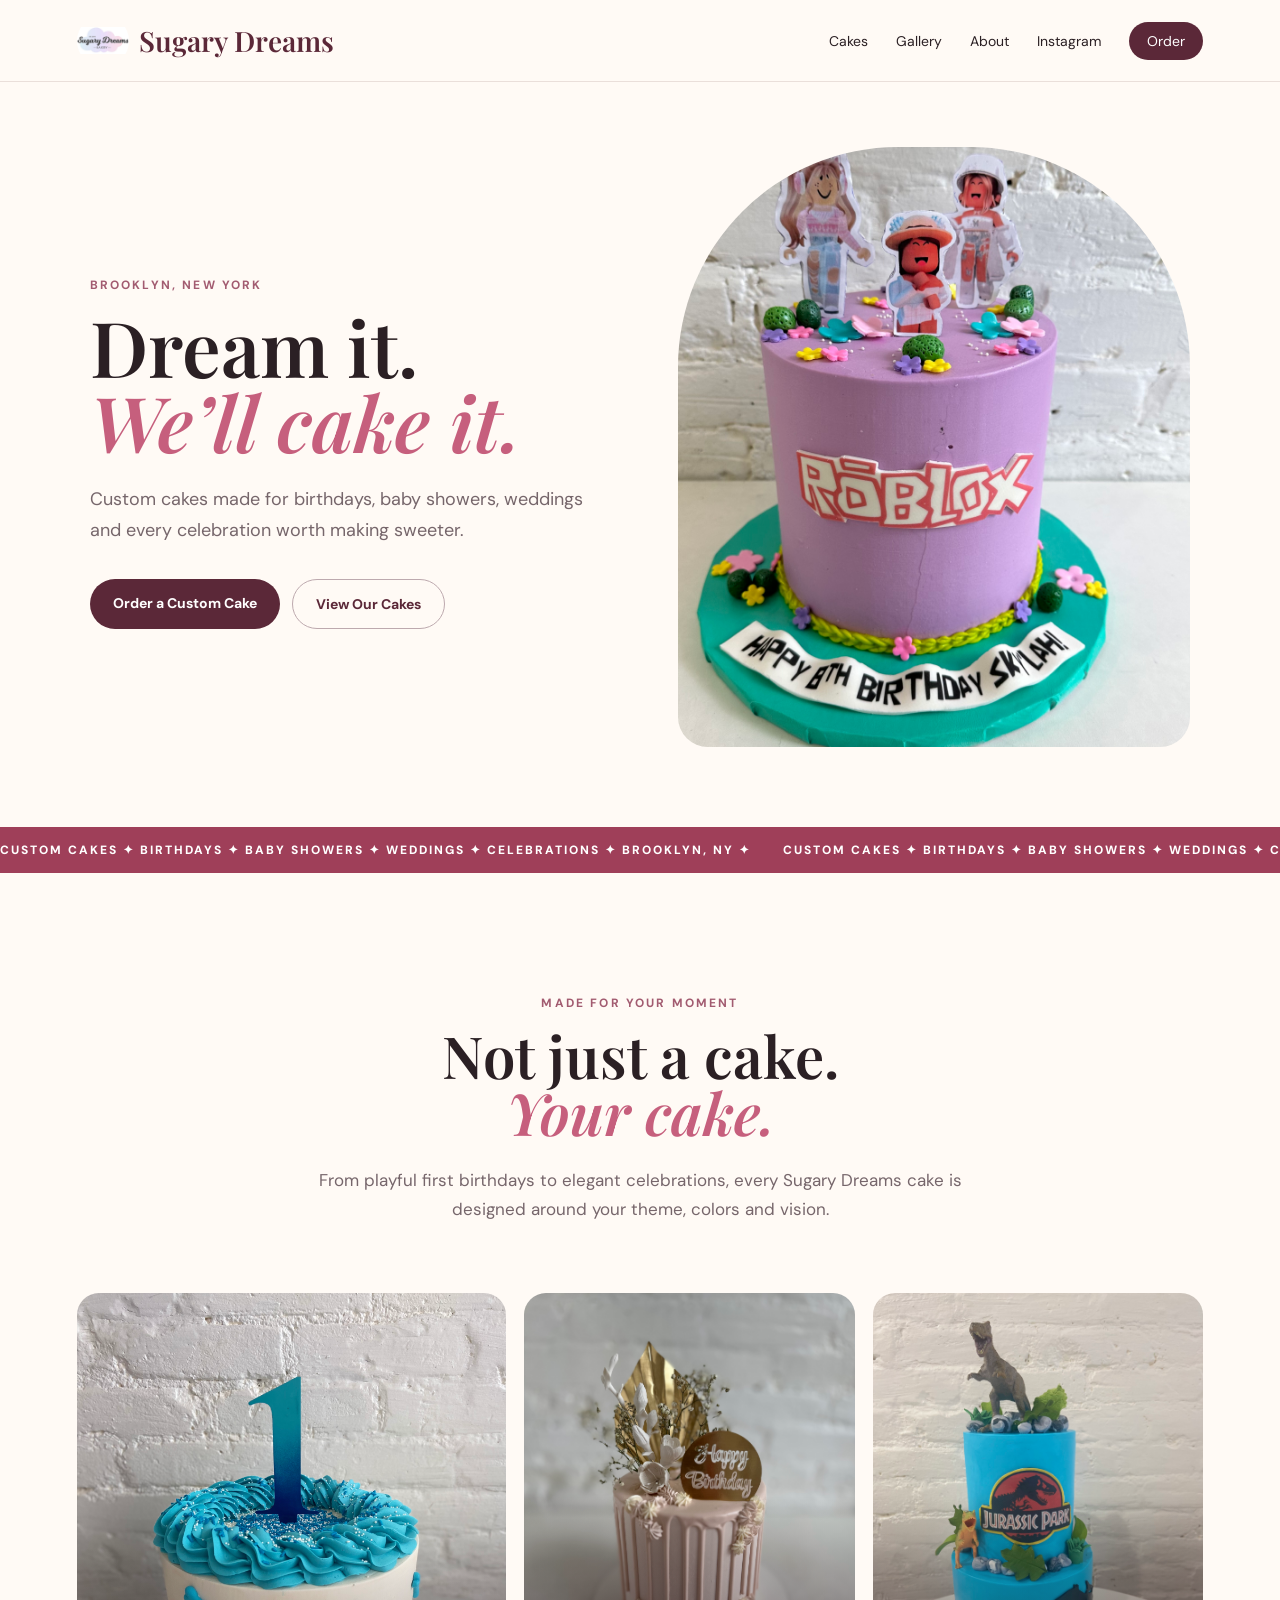
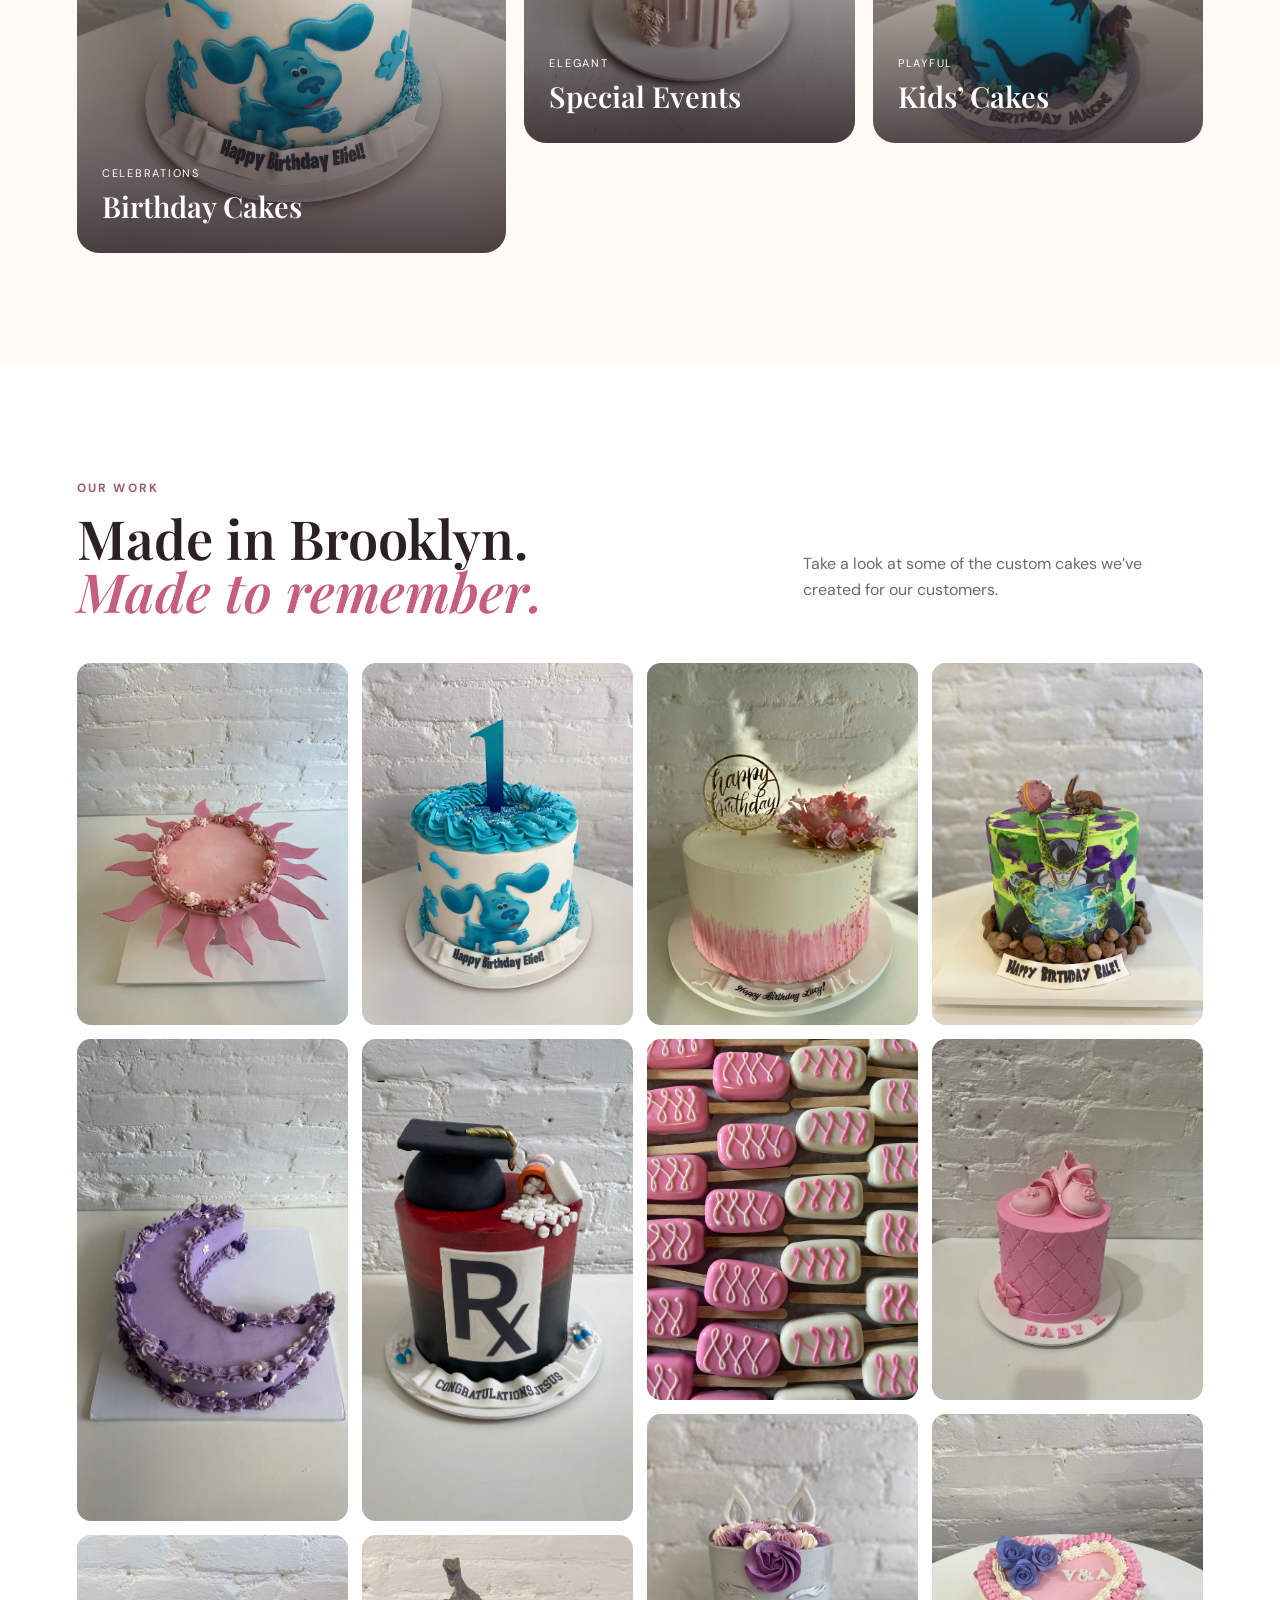
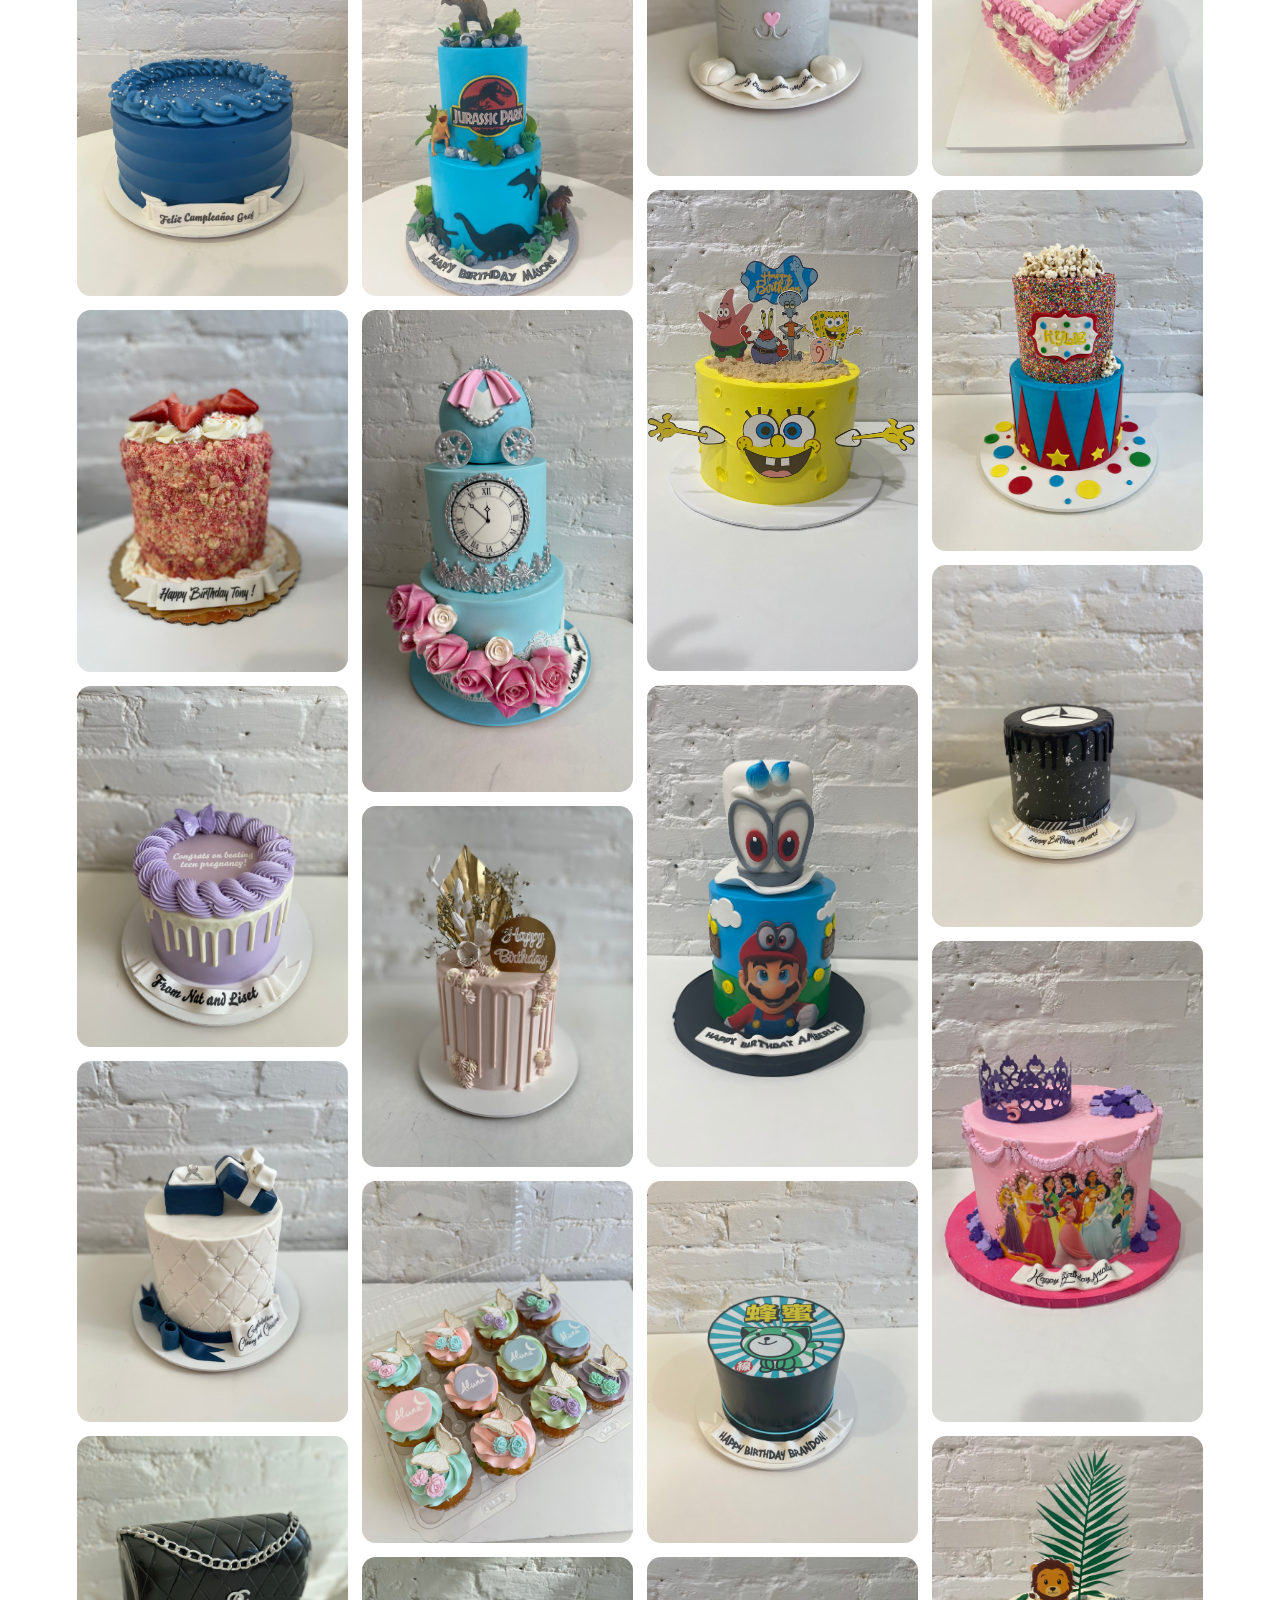
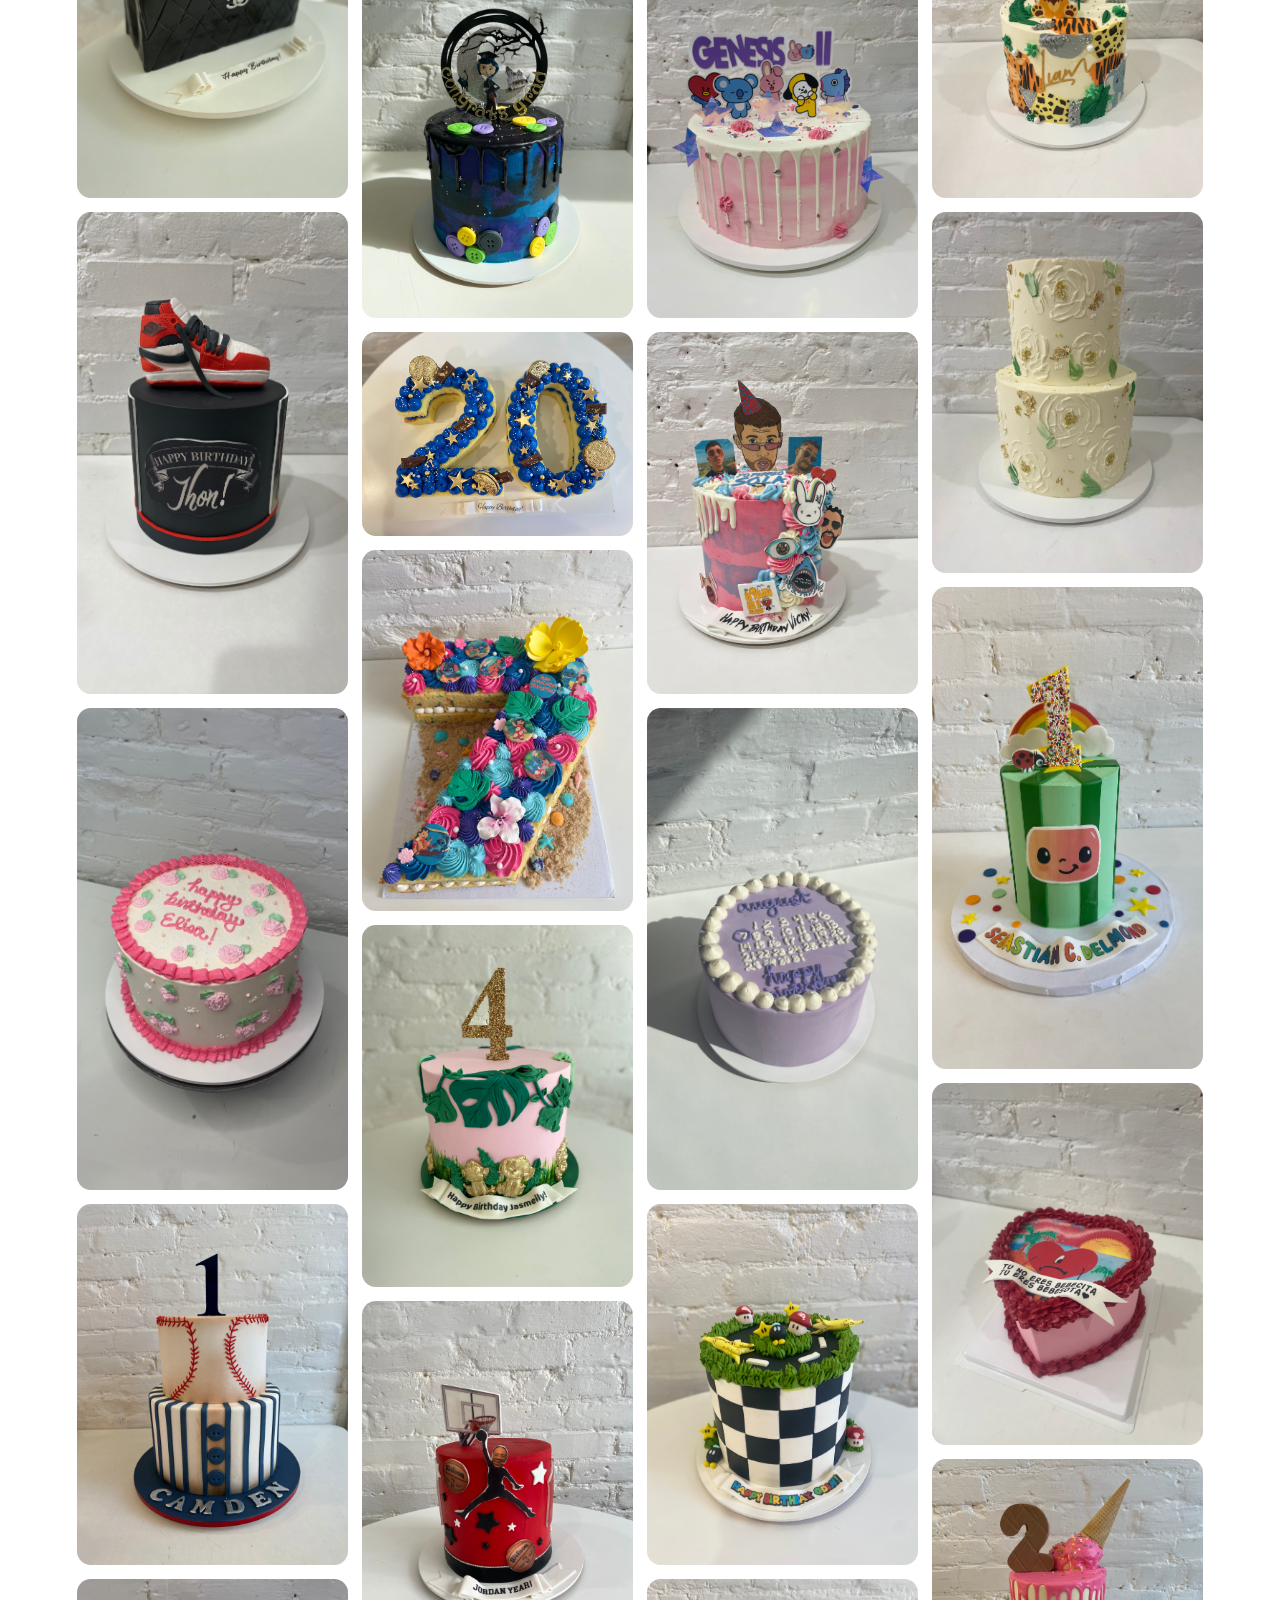
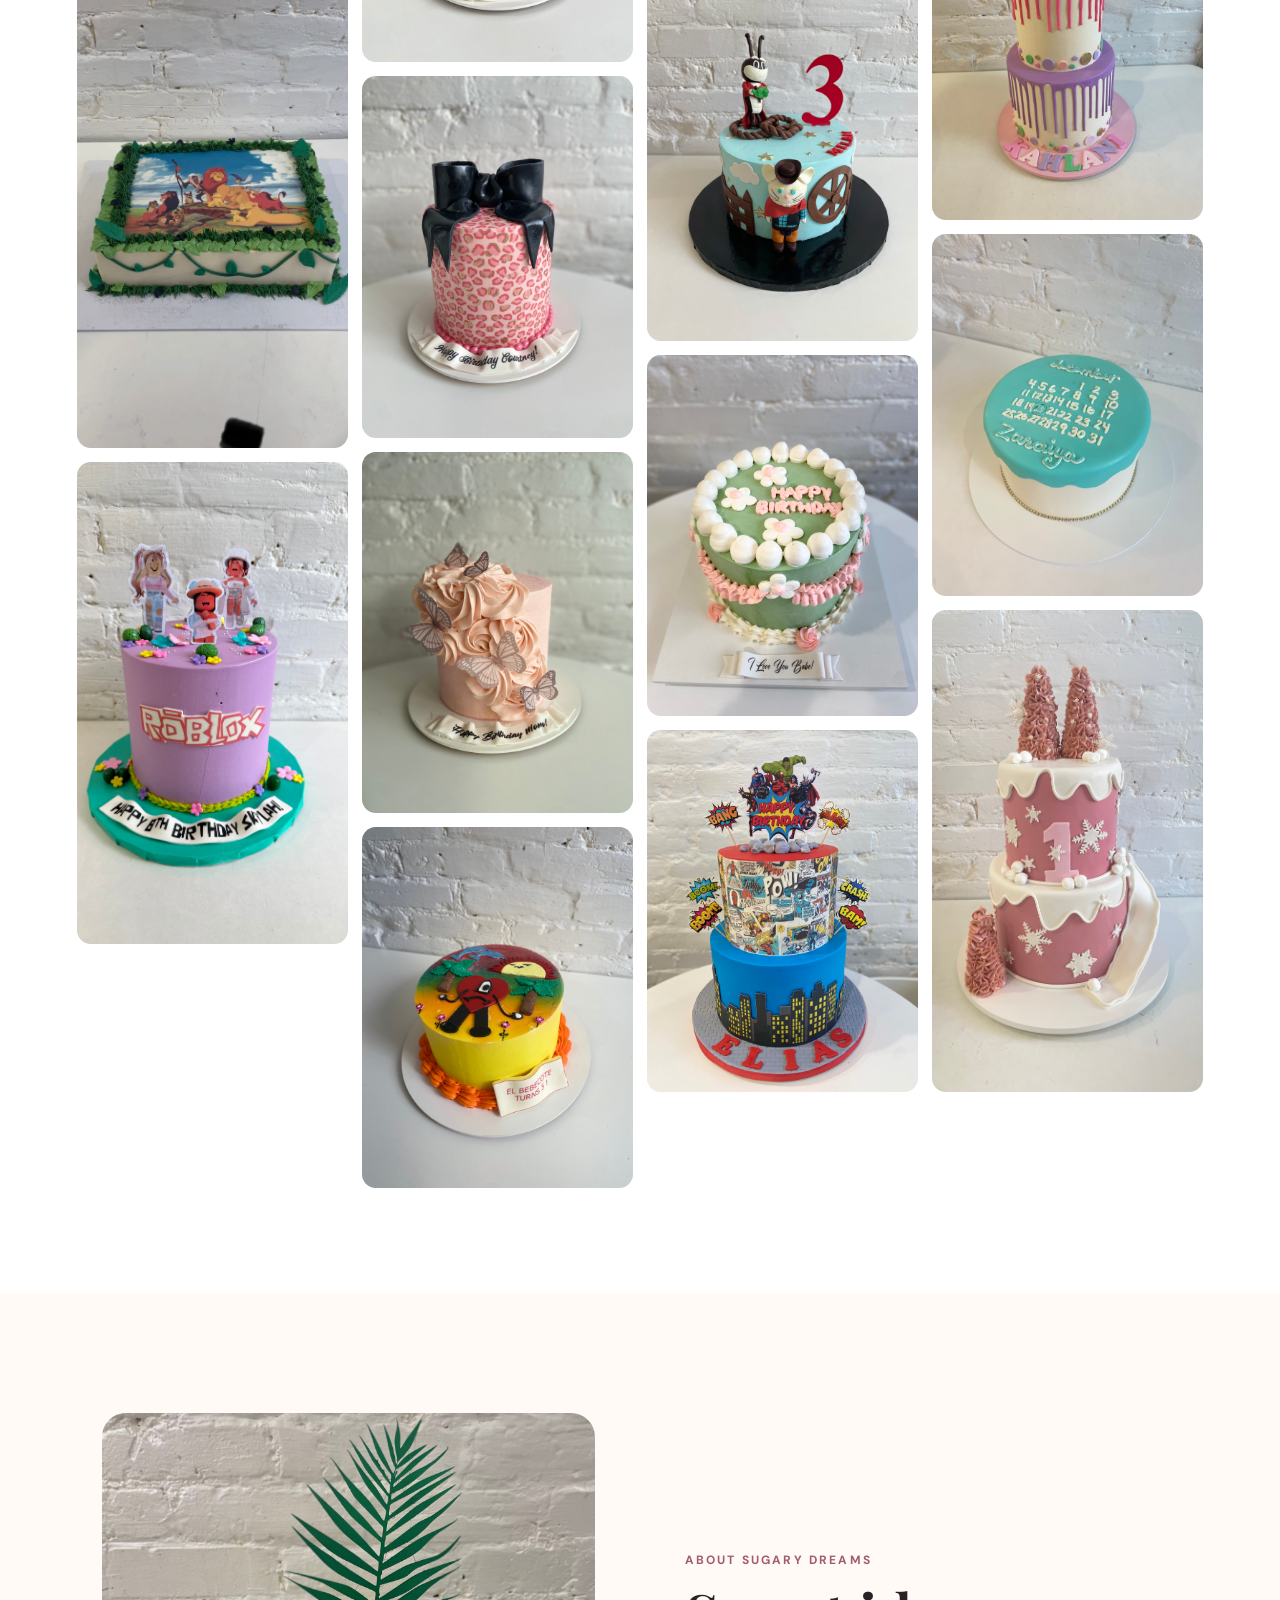
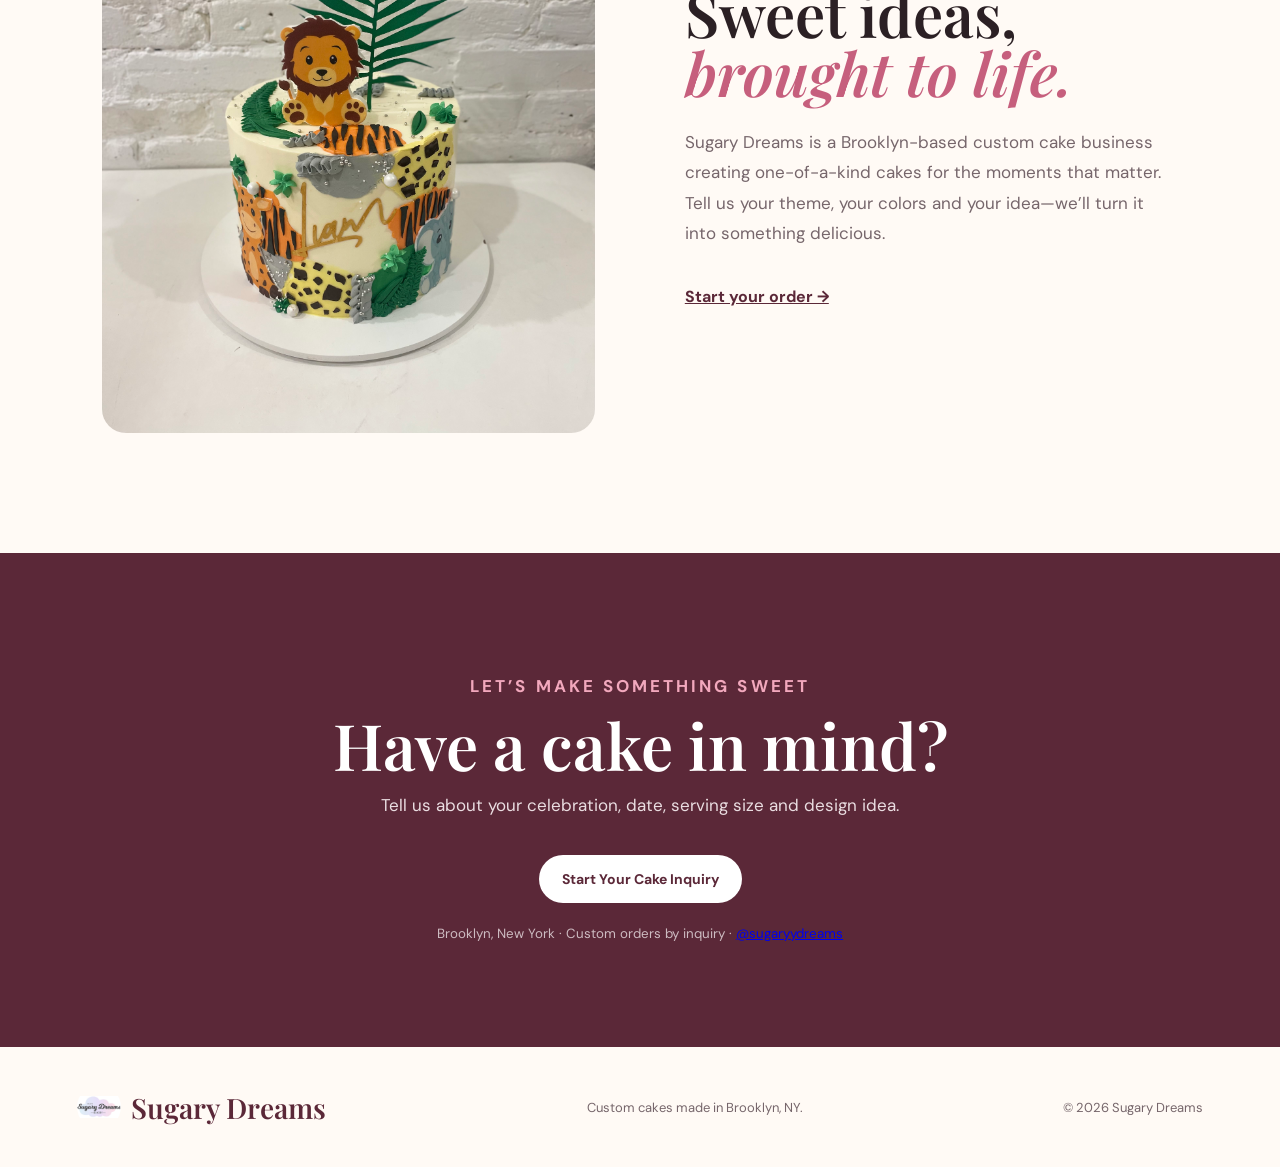
==== commit 63d1d2c7: "new update" ====
--- a/index.html
+++ b/index.html
@@ -9,9 +9,9 @@
 </head>
 <body>
 <header class="site-header">
-  <a class="brand" href="#home">Sugary Dreams</a>
+  <a class="brand" href="#home"><img class="brand-logo" src="Sugary%20Dreams.jpg" alt="Sugary Dreams Bakery logo"><span>Sugary Dreams</span></a>
   <nav>
-    <a href="#cakes">Cakes</a><a href="#gallery">Gallery</a><a href="#about">About</a><a class="nav-cta" href="#order">Order</a>
+    <a href="#cakes">Cakes</a><a href="#gallery">Gallery</a><a href="#about">About</a><a href="https://www.instagram.com/sugaryydreams/?hl=en" target="_blank" rel="noopener">Instagram</a><a class="nav-cta" href="#order">Order</a>
   </nav>
 </header>
 
@@ -23,7 +23,14 @@
     <p class="lead">Custom cakes made for birthdays, baby showers, weddings and every celebration worth making sweeter.</p>
     <div class="actions"><a class="button primary" href="#order">Order a Custom Cake</a><a class="button secondary" href="#gallery">View Our Cakes</a></div>
   </div>
-  <div class="hero-image"><img src="images/cakes/IMG_1497.jpeg" alt="Custom cake by Sugary Dreams" /></div>
+  <div class="hero-image"><img src="images/IMG_1497.jpeg" alt="Custom cake by Sugary Dreams" /></div>
+</section>
+
+<section class="cake-marquee" aria-label="Sugary Dreams specialties">
+  <div class="marquee-track">
+    <span>CUSTOM CAKES ✦ BIRTHDAYS ✦ BABY SHOWERS ✦ WEDDINGS ✦ CELEBRATIONS ✦ BROOKLYN, NY ✦</span>
+    <span aria-hidden="true">CUSTOM CAKES ✦ BIRTHDAYS ✦ BABY SHOWERS ✦ WEDDINGS ✦ CELEBRATIONS ✦ BROOKLYN, NY ✦</span>
+  </div>
 </section>
 
 <section class="intro" id="cakes">
@@ -33,9 +40,9 @@
 </section>
 
 <section class="featured-grid">
-  <article class="feature-card tall"><img src="images/cakes/IMG_1589.jpeg" alt="Two-tier custom celebration cake"><div><span>CELEBRATIONS</span><h3>Birthday Cakes</h3></div></article>
-  <article class="feature-card"><img src="images/cakes/IMG_1834.jpeg" alt="Elegant floral custom cake"><div><span>ELEGANT</span><h3>Special Events</h3></div></article>
-  <article class="feature-card"><img src="images/cakes/IMG_1594.jpeg" alt="Colorful themed custom cake"><div><span>PLAYFUL</span><h3>Kids’ Cakes</h3></div></article>
+  <article class="feature-card tall"><img src="images/IMG_1589.jpeg" alt="Two-tier custom celebration cake"><div><span>CELEBRATIONS</span><h3>Birthday Cakes</h3></div></article>
+  <article class="feature-card"><img src="images/IMG_1834.jpeg" alt="Elegant floral custom cake"><div><span>ELEGANT</span><h3>Special Events</h3></div></article>
+  <article class="feature-card"><img src="images/IMG_1594.jpeg" alt="Colorful themed custom cake"><div><span>PLAYFUL</span><h3>Kids’ Cakes</h3></div></article>
 </section>
 
 <section class="gallery-section" id="gallery">
@@ -44,17 +51,17 @@
 </section>
 
 <section class="about" id="about">
-  <div class="about-image"><img src="images/cakes/IMG_6347.jpeg" alt="Custom cake from Sugary Dreams" /></div>
+  <div class="about-image"><img src="images/IMG_6347.jpeg" alt="Custom cake from Sugary Dreams" /></div>
   <div class="about-copy"><p class="eyebrow">ABOUT SUGARY DREAMS</p><h2>Sweet ideas,<br><em>brought to life.</em></h2><p>Sugary Dreams is a Brooklyn-based custom cake business creating one-of-a-kind cakes for the moments that matter. Tell us your theme, your colors and your idea—we’ll turn it into something delicious.</p><a class="text-link" href="#order">Start your order →</a></div>
 </section>
 
 <section class="order" id="order">
   <p class="eyebrow">LET’S MAKE SOMETHING SWEET</p><h2>Have a cake in mind?</h2><p>Tell us about your celebration, date, serving size and design idea.</p>
-  <a class="button light" href="mailto:hello@sugarydreamsnyc.com?subject=Custom%20Cake%20Inquiry">Start Your Cake Inquiry</a>
-  <small>Brooklyn, New York · Custom orders by inquiry</small>
+  <a class="button light" href="mailto:aurora.ap99@gmail.com?subject=Custom%20Cake%20Inquiry">Start Your Cake Inquiry</a>
+  <small>Brooklyn, New York · Custom orders by inquiry · <a href="https://www.instagram.com/sugaryydreams/?hl=en" target="_blank" rel="noopener">@sugaryydreams</a></small>
 </section>
 </main>
-<footer><a class="brand" href="#home">Sugary Dreams</a><p>Custom cakes made in Brooklyn, NY.</p><p>© <span id="year"></span> Sugary Dreams</p></footer>
+<footer><a class="brand" href="#home"><img class="brand-logo" src="Sugary%20Dreams.jpg" alt="Sugary Dreams Bakery logo"><span>Sugary Dreams</span></a><p>Custom cakes made in Brooklyn, NY.</p><p>© <span id="year"></span> Sugary Dreams</p></footer>
 <script src="script.js"></script>
 </body>
 </html>
--- a/styles.css
+++ b/styles.css
@@ -1,3 +1,64 @@
 @import url('https://fonts.googleapis.com/css2?family=DM+Sans:wght@400;500;600;700&family=Playfair+Display:ital,wght@0,600;1,600&display=swap');
 :root{--cream:#fffaf5;--pink:#f5b8c8;--deep:#5b2838;--ink:#2b2024;--muted:#76666b;--white:#fff}*{box-sizing:border-box}html{scroll-behavior:smooth}body{margin:0;background:var(--cream);color:var(--ink);font-family:'DM Sans',sans-serif}.site-header{height:82px;display:flex;align-items:center;justify-content:space-between;padding:0 6vw;background:rgba(255,250,245,.94);position:sticky;top:0;z-index:10;border-bottom:1px solid #eadfda}.brand{font:600 28px 'Playfair Display',serif;color:var(--deep);text-decoration:none}.site-header nav{display:flex;gap:28px;align-items:center}.site-header nav a{color:var(--ink);text-decoration:none;font-size:14px}.nav-cta{padding:10px 18px;border-radius:999px;background:var(--deep)!important;color:#fff!important}.hero{min-height:720px;display:grid;grid-template-columns:1fr 1fr;align-items:center;gap:6vw;padding:65px 7vw 80px}.hero-copy{max-width:620px}.eyebrow{letter-spacing:.18em;font-size:12px;font-weight:700;color:#a25b70}.hero h1,.intro h2,.section-heading h2,.about h2,.order h2{font:600 clamp(48px,6vw,84px)/.98 'Playfair Display',serif;margin:16px 0 25px}.hero h1 em,.intro h2 em,.section-heading h2 em,.about h2 em{color:#c65f7d;font-weight:600}.lead{font-size:18px;line-height:1.7;color:var(--muted);max-width:520px}.actions{display:flex;gap:12px;margin-top:34px}.button{display:inline-block;padding:15px 23px;border-radius:999px;text-decoration:none;font-weight:700;font-size:14px}.primary{background:var(--deep);color:#fff}.secondary{border:1px solid #bda9ae;color:var(--deep)}.hero-image{height:600px;border-radius:220px 220px 30px 30px;overflow:hidden;background:#f0d9df}.hero-image img,.feature-card img,.about-image img{width:100%;height:100%;object-fit:cover}.intro{text-align:center;padding:110px 20px 70px;max-width:850px;margin:auto}.intro h2{font-size:58px}.intro>p:last-child{color:var(--muted);font-size:17px;line-height:1.7;max-width:650px;margin:auto}.featured-grid{display:grid;grid-template-columns:1.3fr 1fr 1fr;gap:18px;padding:0 6vw 110px}.feature-card{height:450px;position:relative;overflow:hidden;border-radius:22px;background:#eee}.feature-card.tall{height:560px}.feature-card:after{content:"";position:absolute;inset:45% 0 0;background:linear-gradient(transparent,rgba(25,10,15,.72))}.feature-card div{position:absolute;left:25px;bottom:23px;color:white;z-index:2}.feature-card span{font-size:11px;letter-spacing:.16em}.feature-card h3{font:600 29px 'Playfair Display',serif;margin:5px 0}.gallery-section{padding:105px 6vw;background:#fff}.section-heading{display:flex;justify-content:space-between;align-items:end;gap:40px;margin-bottom:45px}.section-heading h2{font-size:54px;margin-bottom:0}.section-heading>p{max-width:400px;color:var(--muted);line-height:1.6}.gallery{columns:4 240px;column-gap:14px}.gallery figure{margin:0 0 14px;break-inside:avoid;overflow:hidden;border-radius:14px;background:#eee}.gallery img{display:block;width:100%;transition:transform .35s ease}.gallery img:hover{transform:scale(1.025)}.about{display:grid;grid-template-columns:1fr 1fr;gap:7vw;align-items:center;padding:120px 8vw}.about-image{height:620px;border-radius:24px;overflow:hidden}.about h2{font-size:60px}.about-copy>p:not(.eyebrow){color:var(--muted);font-size:17px;line-height:1.8;max-width:530px}.text-link{display:inline-block;margin-top:20px;color:var(--deep);font-weight:700}.order{text-align:center;background:var(--deep);color:#fff;padding:105px 20px}.order .eyebrow{color:#f2a8bd}.order h2{font-size:64px;margin-bottom:16px}.order>p{color:#eadde1;font-size:17px}.light{background:#fff;color:var(--deep);margin:22px 0}.order small{display:block;color:#cdbbc1}footer{display:flex;justify-content:space-between;align-items:center;padding:38px 6vw;gap:20px;font-size:13px;color:var(--muted)}
 @media(max-width:800px){.site-header{padding:0 20px}.site-header nav a:not(.nav-cta){display:none}.hero{grid-template-columns:1fr;padding:50px 22px}.hero-image{height:470px;order:-1}.hero h1{font-size:54px}.featured-grid{grid-template-columns:1fr;padding:0 20px 80px}.feature-card,.feature-card.tall{height:430px}.section-heading{display:block}.gallery-section{padding:75px 20px}.about{grid-template-columns:1fr;padding:80px 22px}.about-image{height:500px}.about h2,.order h2{font-size:48px}footer{flex-direction:column;text-align:center}}
+
+
+/* FINAL REPO ALIGNMENT: real logo + seamless specialties marquee */
+.brand {
+  display:inline-flex;
+  align-items:center;
+  gap:10px;
+}
+.brand-logo {
+  width:52px !important;
+  height:52px !important;
+  min-width:52px !important;
+  max-width:52px !important;
+  min-height:52px !important;
+  max-height:52px !important;
+  object-fit:contain !important;
+  border-radius:50%;
+  display:block;
+}
+footer .brand-logo {
+  width:44px !important;
+  height:44px !important;
+  min-width:44px !important;
+  max-width:44px !important;
+  min-height:44px !important;
+  max-height:44px !important;
+}
+.cake-marquee {
+  overflow:hidden;
+  background:#9f3f59;
+  color:#fff;
+  padding:15px 0;
+  white-space:nowrap;
+}
+.marquee-track {
+  display:flex;
+  width:max-content;
+  animation:sugaryMarquee 22s linear infinite;
+  will-change:transform;
+}
+.marquee-track span {
+  display:block;
+  padding-right:2rem;
+  font-size:12px;
+  font-weight:800;
+  letter-spacing:2px;
+}
+@keyframes sugaryMarquee {
+  from { transform:translateX(0); }
+  to { transform:translateX(-50%); }
+}
+@media(max-width:700px){
+  .brand-logo {
+    width:42px !important;
+    height:42px !important;
+    min-width:42px !important;
+    max-width:42px !important;
+    min-height:42px !important;
+    max-height:42px !important;
+  }
+}
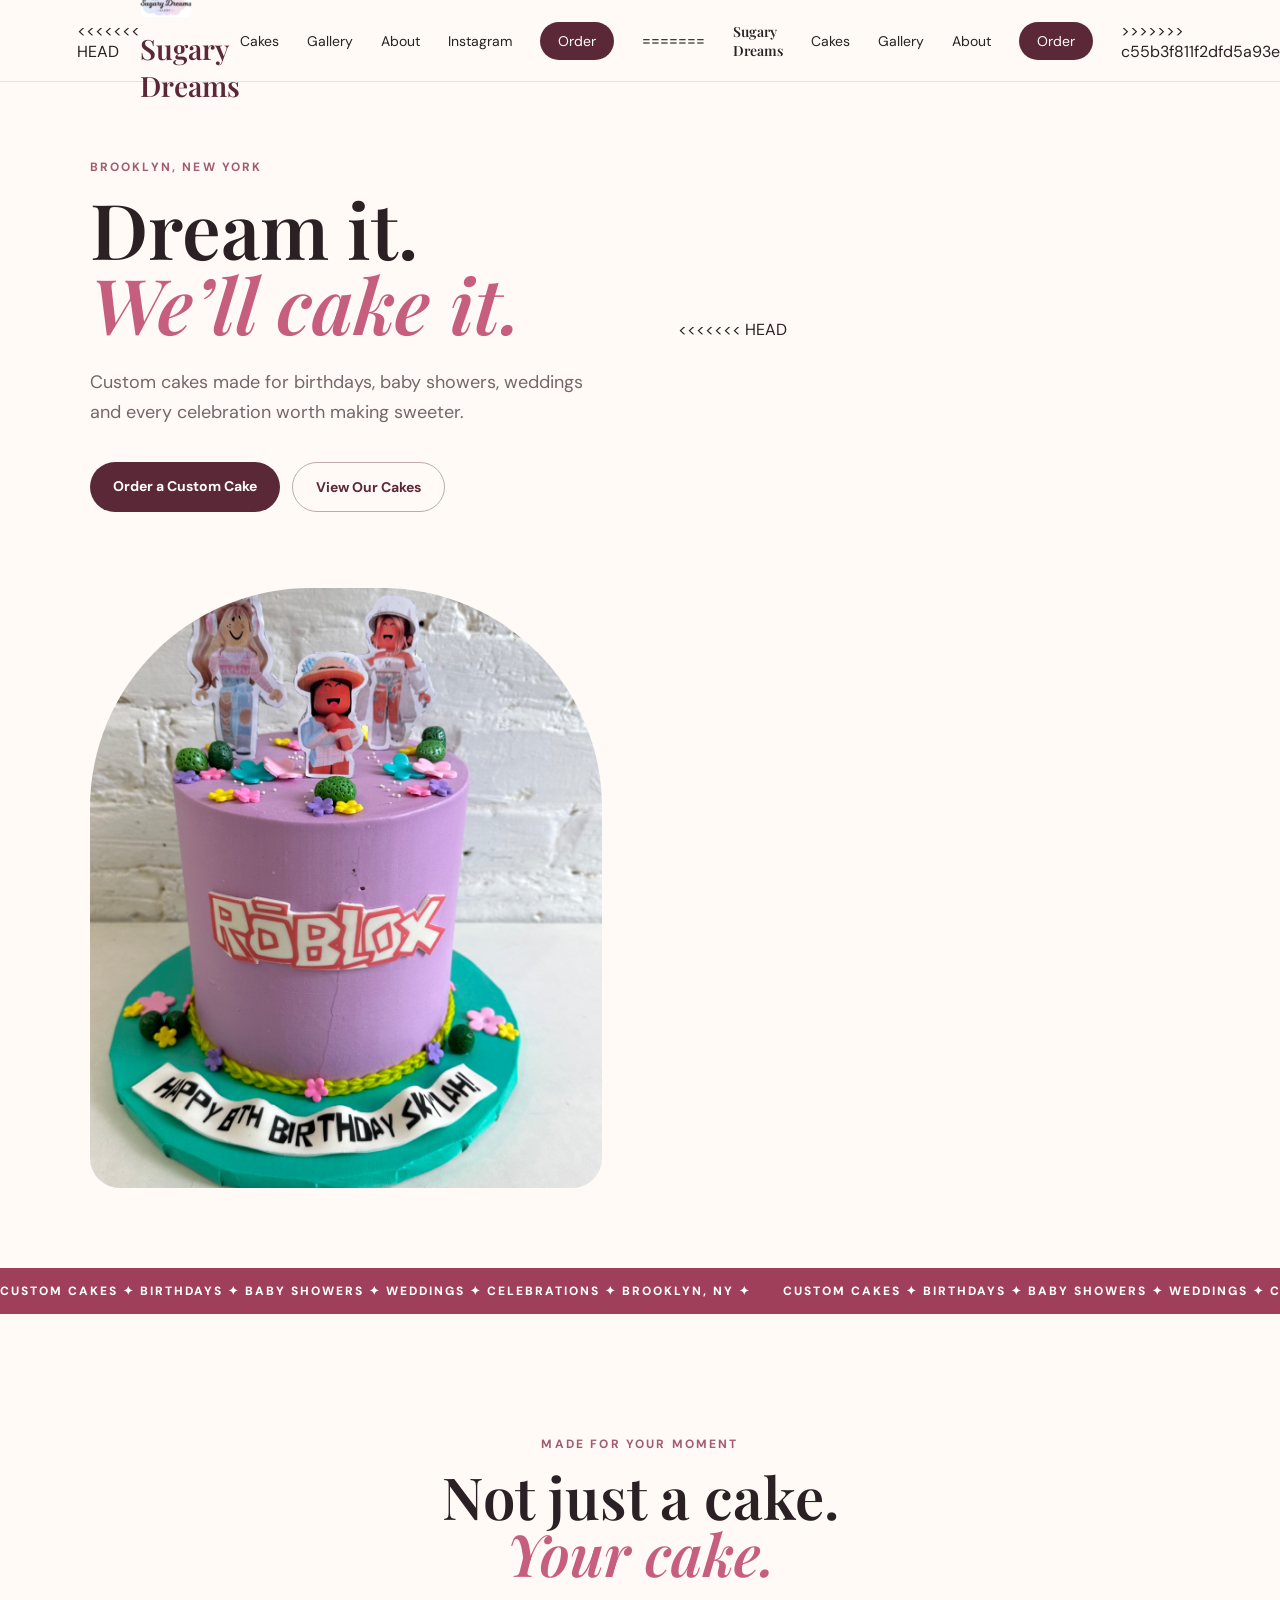
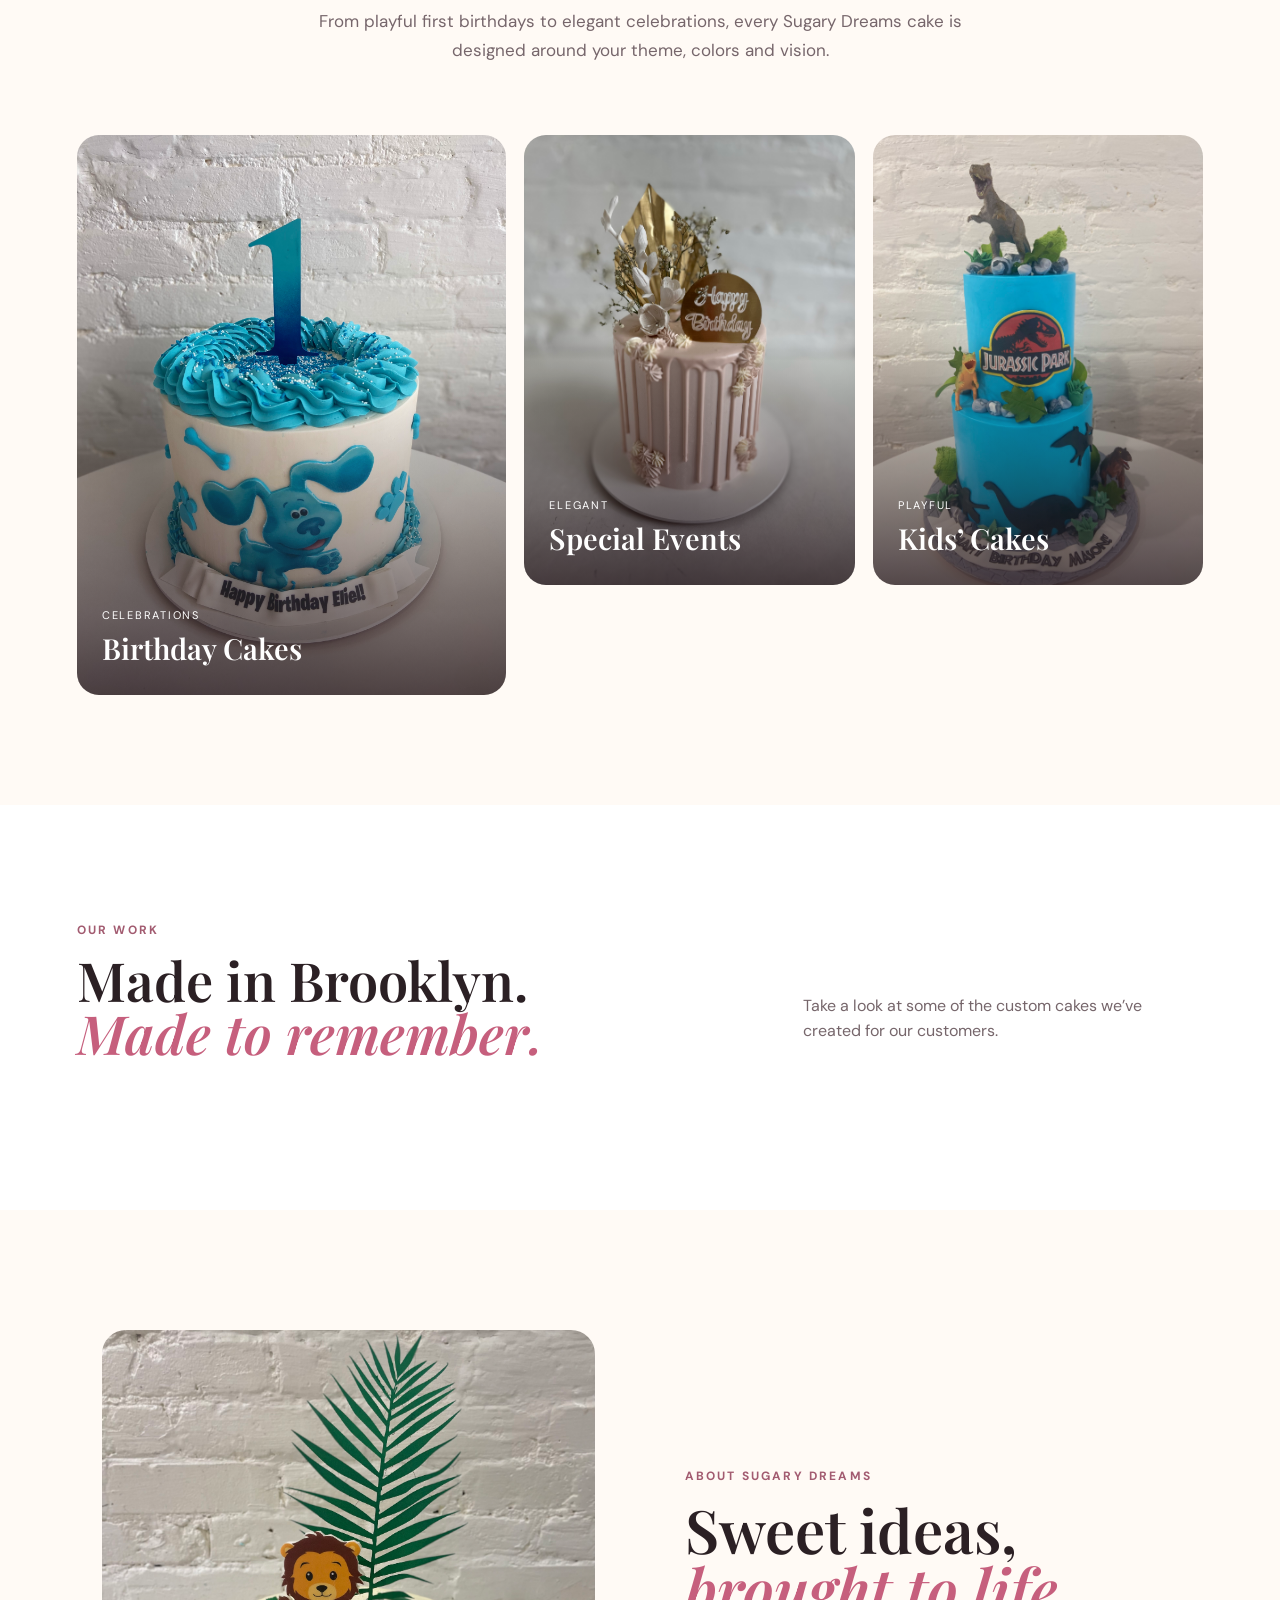
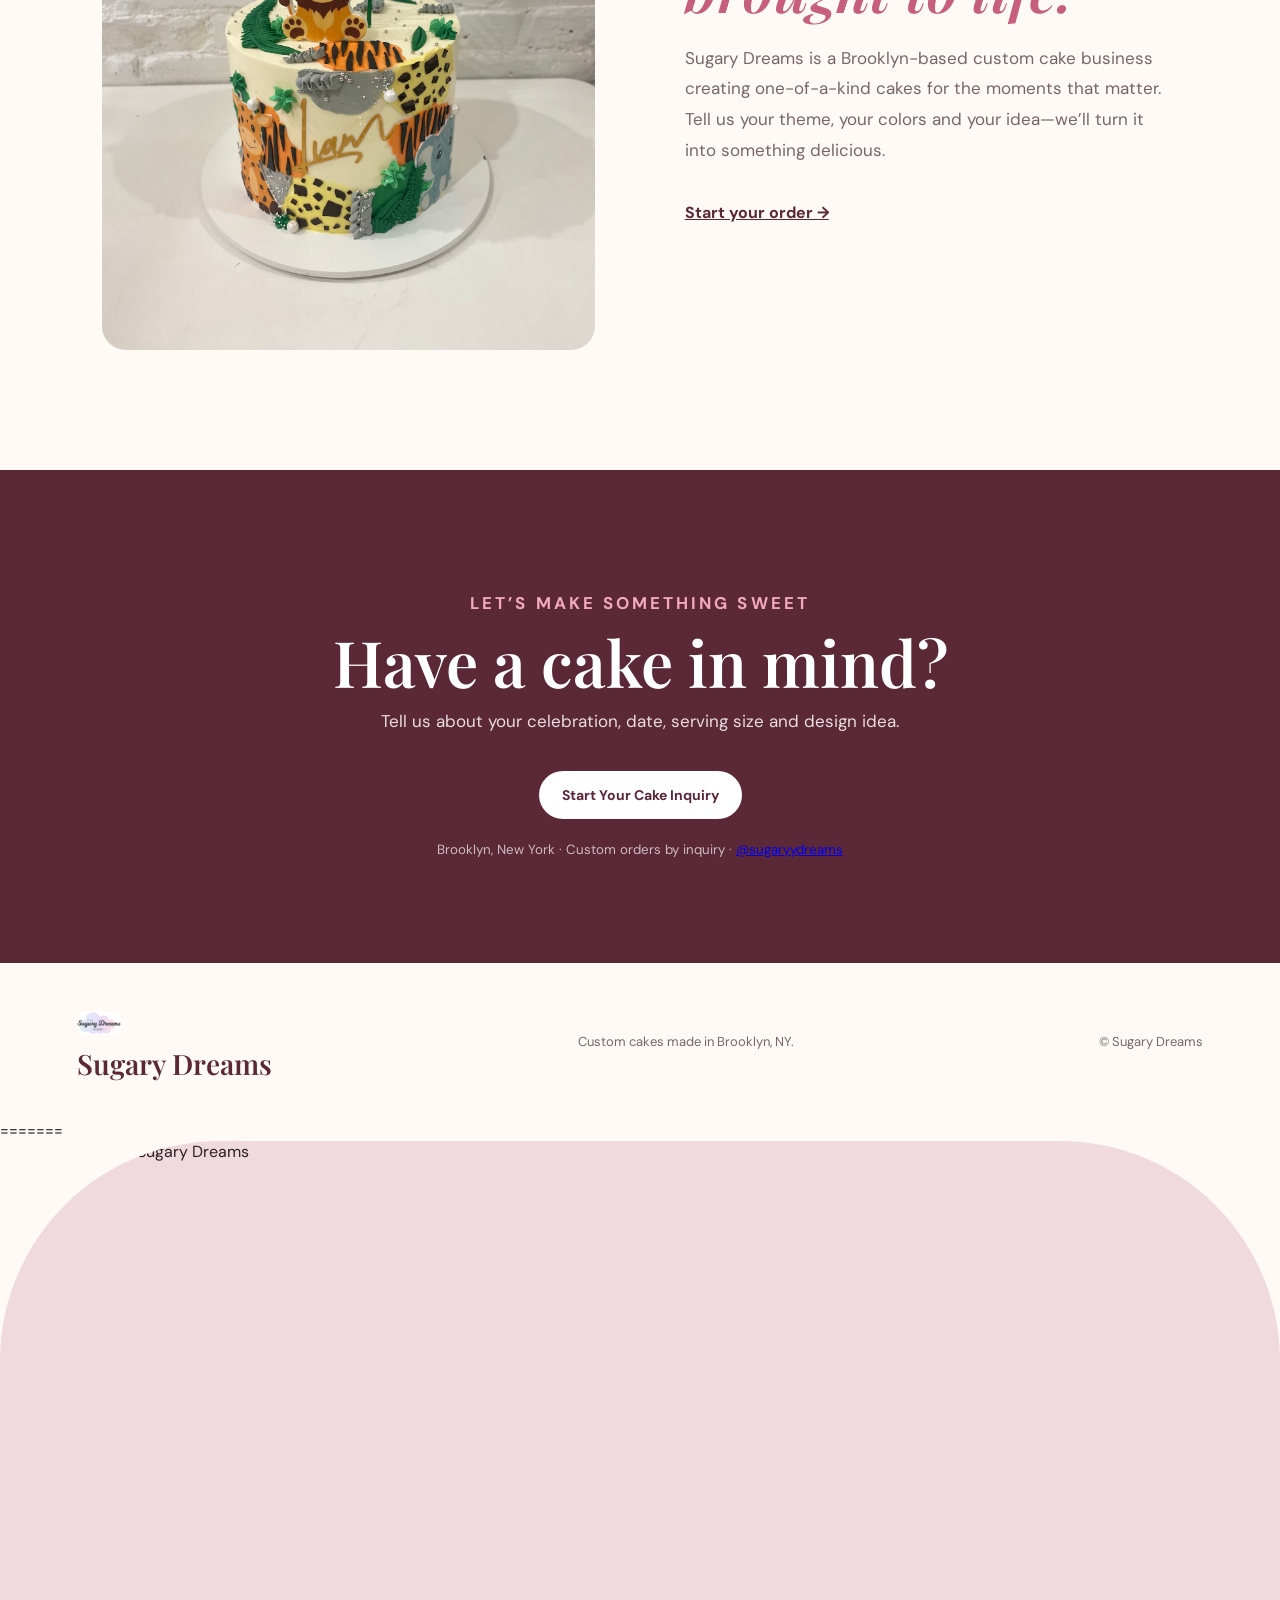
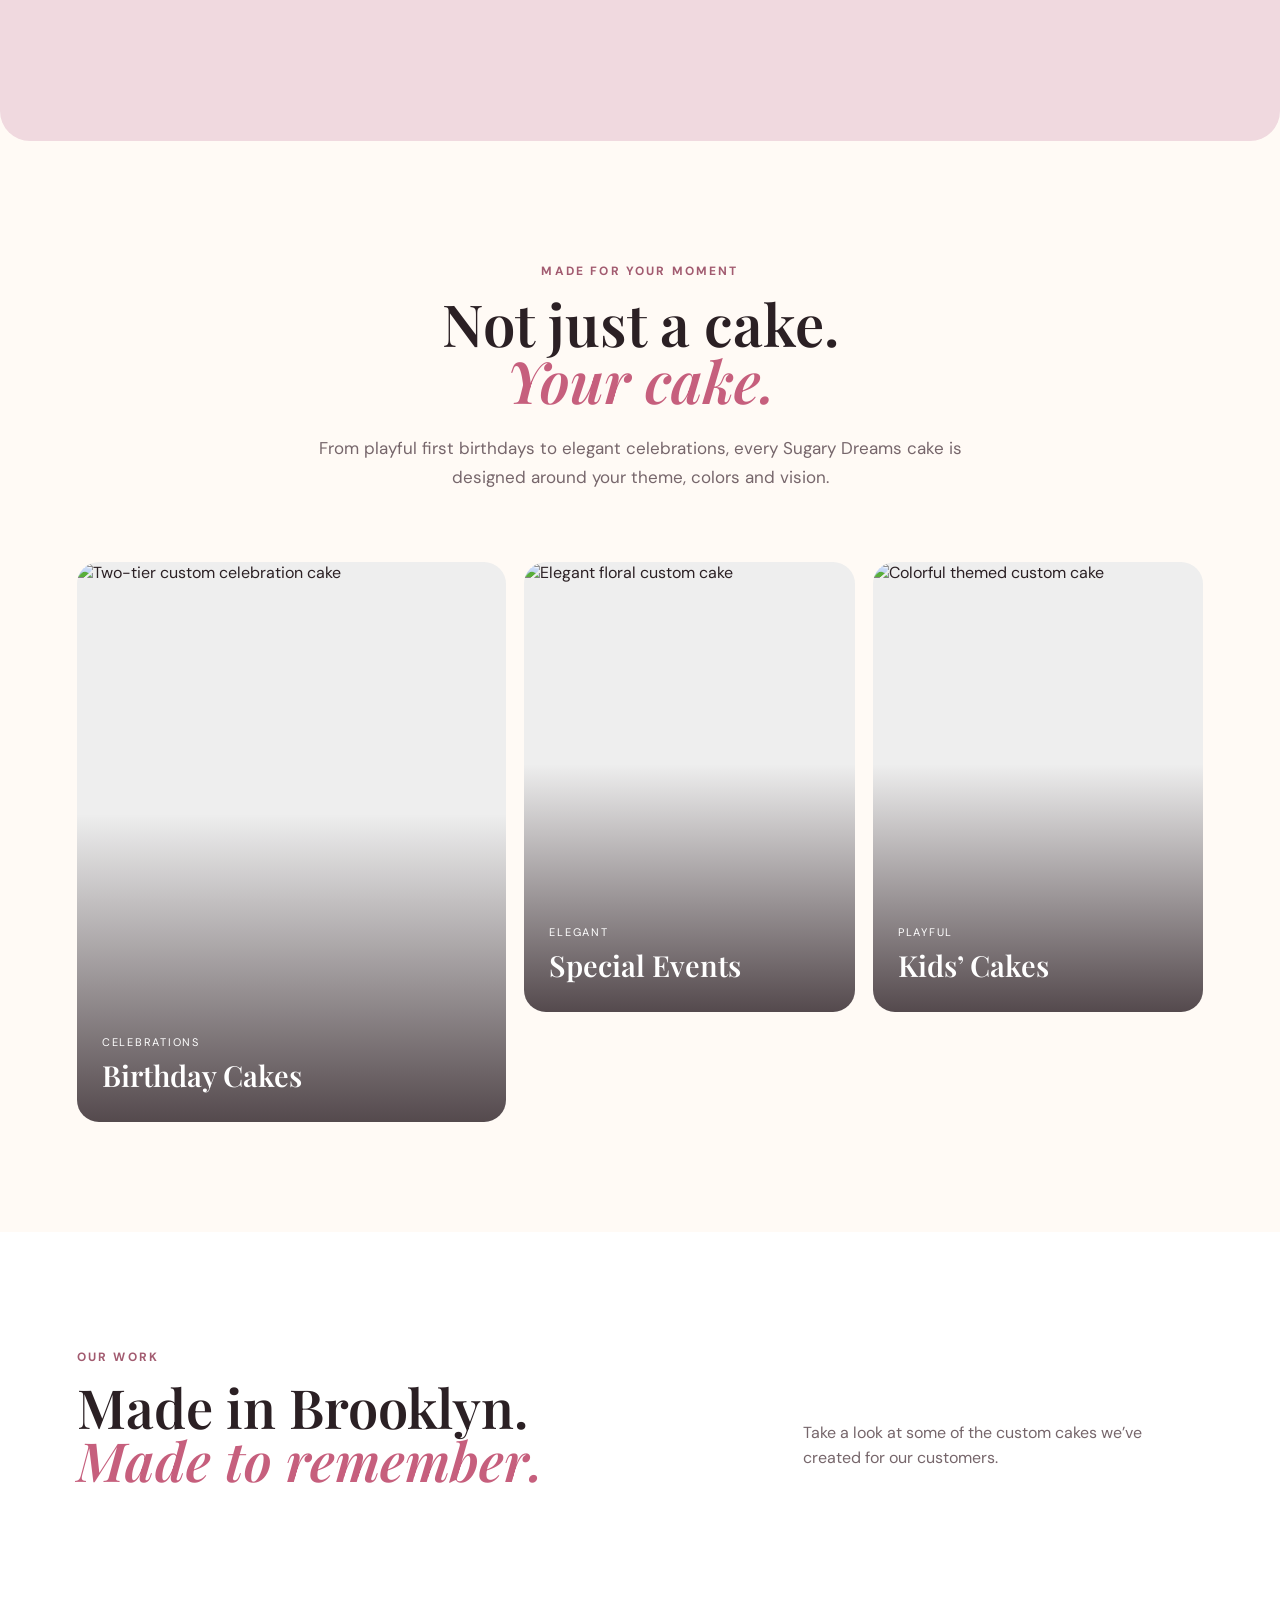
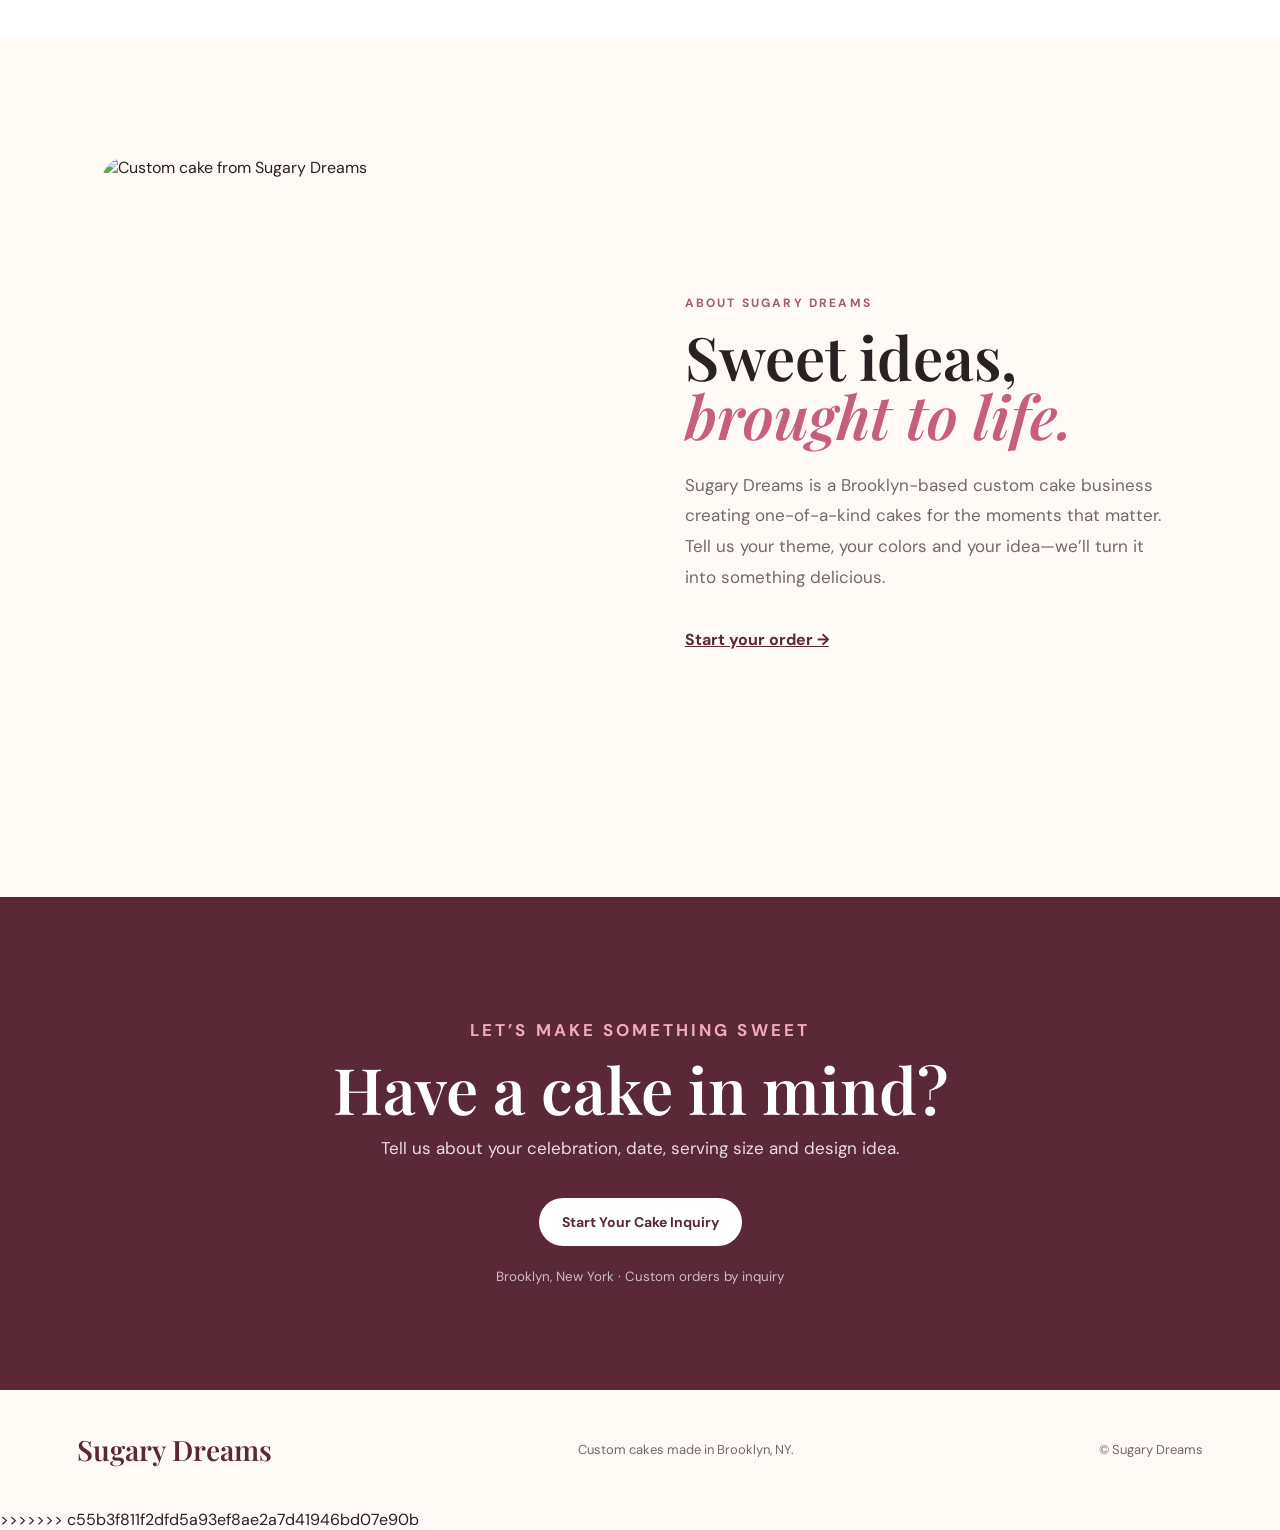
==== commit 3d643ebd: "merge" ====
--- a/index.html
+++ b/index.html
@@ -9,9 +9,15 @@
 </head>
 <body>
 <header class="site-header">
+<<<<<<< HEAD
   <a class="brand" href="#home"><img class="brand-logo" src="Sugary%20Dreams.jpg" alt="Sugary Dreams Bakery logo"><span>Sugary Dreams</span></a>
   <nav>
     <a href="#cakes">Cakes</a><a href="#gallery">Gallery</a><a href="#about">About</a><a href="https://www.instagram.com/sugaryydreams/?hl=en" target="_blank" rel="noopener">Instagram</a><a class="nav-cta" href="#order">Order</a>
+=======
+  <a class="brand" href="#home">Sugary Dreams</a>
+  <nav>
+    <a href="#cakes">Cakes</a><a href="#gallery">Gallery</a><a href="#about">About</a><a class="nav-cta" href="#order">Order</a>
+>>>>>>> c55b3f811f2dfd5a93ef8ae2a7d41946bd07e90b
   </nav>
 </header>
 
@@ -23,6 +29,7 @@
     <p class="lead">Custom cakes made for birthdays, baby showers, weddings and every celebration worth making sweeter.</p>
     <div class="actions"><a class="button primary" href="#order">Order a Custom Cake</a><a class="button secondary" href="#gallery">View Our Cakes</a></div>
   </div>
+<<<<<<< HEAD
   <div class="hero-image"><img src="images/IMG_1497.jpeg" alt="Custom cake by Sugary Dreams" /></div>
 </section>
 
@@ -62,6 +69,40 @@
 </section>
 </main>
 <footer><a class="brand" href="#home"><img class="brand-logo" src="Sugary%20Dreams.jpg" alt="Sugary Dreams Bakery logo"><span>Sugary Dreams</span></a><p>Custom cakes made in Brooklyn, NY.</p><p>© <span id="year"></span> Sugary Dreams</p></footer>
+=======
+  <div class="hero-image"><img src="images/cakes/IMG_1497.jpeg" alt="Custom cake by Sugary Dreams" /></div>
+</section>
+
+<section class="intro" id="cakes">
+  <p class="eyebrow">MADE FOR YOUR MOMENT</p>
+  <h2>Not just a cake.<br><em>Your cake.</em></h2>
+  <p>From playful first birthdays to elegant celebrations, every Sugary Dreams cake is designed around your theme, colors and vision.</p>
+</section>
+
+<section class="featured-grid">
+  <article class="feature-card tall"><img src="images/cakes/IMG_1589.jpeg" alt="Two-tier custom celebration cake"><div><span>CELEBRATIONS</span><h3>Birthday Cakes</h3></div></article>
+  <article class="feature-card"><img src="images/cakes/IMG_1834.jpeg" alt="Elegant floral custom cake"><div><span>ELEGANT</span><h3>Special Events</h3></div></article>
+  <article class="feature-card"><img src="images/cakes/IMG_1594.jpeg" alt="Colorful themed custom cake"><div><span>PLAYFUL</span><h3>Kids’ Cakes</h3></div></article>
+</section>
+
+<section class="gallery-section" id="gallery">
+  <div class="section-heading"><div><p class="eyebrow">OUR WORK</p><h2>Made in Brooklyn.<br><em>Made to remember.</em></h2></div><p>Take a look at some of the custom cakes we’ve created for our customers.</p></div>
+  <div class="gallery" id="cakeGallery"></div>
+</section>
+
+<section class="about" id="about">
+  <div class="about-image"><img src="images/cakes/IMG_6347.jpeg" alt="Custom cake from Sugary Dreams" /></div>
+  <div class="about-copy"><p class="eyebrow">ABOUT SUGARY DREAMS</p><h2>Sweet ideas,<br><em>brought to life.</em></h2><p>Sugary Dreams is a Brooklyn-based custom cake business creating one-of-a-kind cakes for the moments that matter. Tell us your theme, your colors and your idea—we’ll turn it into something delicious.</p><a class="text-link" href="#order">Start your order →</a></div>
+</section>
+
+<section class="order" id="order">
+  <p class="eyebrow">LET’S MAKE SOMETHING SWEET</p><h2>Have a cake in mind?</h2><p>Tell us about your celebration, date, serving size and design idea.</p>
+  <a class="button light" href="mailto:hello@sugarydreamsnyc.com?subject=Custom%20Cake%20Inquiry">Start Your Cake Inquiry</a>
+  <small>Brooklyn, New York · Custom orders by inquiry</small>
+</section>
+</main>
+<footer><a class="brand" href="#home">Sugary Dreams</a><p>Custom cakes made in Brooklyn, NY.</p><p>© <span id="year"></span> Sugary Dreams</p></footer>
+>>>>>>> c55b3f811f2dfd5a93ef8ae2a7d41946bd07e90b
 <script src="script.js"></script>
 </body>
 </html>
--- a/styles.css
+++ b/styles.css
@@ -1,6 +1,7 @@
 @import url('https://fonts.googleapis.com/css2?family=DM+Sans:wght@400;500;600;700&family=Playfair+Display:ital,wght@0,600;1,600&display=swap');
 :root{--cream:#fffaf5;--pink:#f5b8c8;--deep:#5b2838;--ink:#2b2024;--muted:#76666b;--white:#fff}*{box-sizing:border-box}html{scroll-behavior:smooth}body{margin:0;background:var(--cream);color:var(--ink);font-family:'DM Sans',sans-serif}.site-header{height:82px;display:flex;align-items:center;justify-content:space-between;padding:0 6vw;background:rgba(255,250,245,.94);position:sticky;top:0;z-index:10;border-bottom:1px solid #eadfda}.brand{font:600 28px 'Playfair Display',serif;color:var(--deep);text-decoration:none}.site-header nav{display:flex;gap:28px;align-items:center}.site-header nav a{color:var(--ink);text-decoration:none;font-size:14px}.nav-cta{padding:10px 18px;border-radius:999px;background:var(--deep)!important;color:#fff!important}.hero{min-height:720px;display:grid;grid-template-columns:1fr 1fr;align-items:center;gap:6vw;padding:65px 7vw 80px}.hero-copy{max-width:620px}.eyebrow{letter-spacing:.18em;font-size:12px;font-weight:700;color:#a25b70}.hero h1,.intro h2,.section-heading h2,.about h2,.order h2{font:600 clamp(48px,6vw,84px)/.98 'Playfair Display',serif;margin:16px 0 25px}.hero h1 em,.intro h2 em,.section-heading h2 em,.about h2 em{color:#c65f7d;font-weight:600}.lead{font-size:18px;line-height:1.7;color:var(--muted);max-width:520px}.actions{display:flex;gap:12px;margin-top:34px}.button{display:inline-block;padding:15px 23px;border-radius:999px;text-decoration:none;font-weight:700;font-size:14px}.primary{background:var(--deep);color:#fff}.secondary{border:1px solid #bda9ae;color:var(--deep)}.hero-image{height:600px;border-radius:220px 220px 30px 30px;overflow:hidden;background:#f0d9df}.hero-image img,.feature-card img,.about-image img{width:100%;height:100%;object-fit:cover}.intro{text-align:center;padding:110px 20px 70px;max-width:850px;margin:auto}.intro h2{font-size:58px}.intro>p:last-child{color:var(--muted);font-size:17px;line-height:1.7;max-width:650px;margin:auto}.featured-grid{display:grid;grid-template-columns:1.3fr 1fr 1fr;gap:18px;padding:0 6vw 110px}.feature-card{height:450px;position:relative;overflow:hidden;border-radius:22px;background:#eee}.feature-card.tall{height:560px}.feature-card:after{content:"";position:absolute;inset:45% 0 0;background:linear-gradient(transparent,rgba(25,10,15,.72))}.feature-card div{position:absolute;left:25px;bottom:23px;color:white;z-index:2}.feature-card span{font-size:11px;letter-spacing:.16em}.feature-card h3{font:600 29px 'Playfair Display',serif;margin:5px 0}.gallery-section{padding:105px 6vw;background:#fff}.section-heading{display:flex;justify-content:space-between;align-items:end;gap:40px;margin-bottom:45px}.section-heading h2{font-size:54px;margin-bottom:0}.section-heading>p{max-width:400px;color:var(--muted);line-height:1.6}.gallery{columns:4 240px;column-gap:14px}.gallery figure{margin:0 0 14px;break-inside:avoid;overflow:hidden;border-radius:14px;background:#eee}.gallery img{display:block;width:100%;transition:transform .35s ease}.gallery img:hover{transform:scale(1.025)}.about{display:grid;grid-template-columns:1fr 1fr;gap:7vw;align-items:center;padding:120px 8vw}.about-image{height:620px;border-radius:24px;overflow:hidden}.about h2{font-size:60px}.about-copy>p:not(.eyebrow){color:var(--muted);font-size:17px;line-height:1.8;max-width:530px}.text-link{display:inline-block;margin-top:20px;color:var(--deep);font-weight:700}.order{text-align:center;background:var(--deep);color:#fff;padding:105px 20px}.order .eyebrow{color:#f2a8bd}.order h2{font-size:64px;margin-bottom:16px}.order>p{color:#eadde1;font-size:17px}.light{background:#fff;color:var(--deep);margin:22px 0}.order small{display:block;color:#cdbbc1}footer{display:flex;justify-content:space-between;align-items:center;padding:38px 6vw;gap:20px;font-size:13px;color:var(--muted)}
 @media(max-width:800px){.site-header{padding:0 20px}.site-header nav a:not(.nav-cta){display:none}.hero{grid-template-columns:1fr;padding:50px 22px}.hero-image{height:470px;order:-1}.hero h1{font-size:54px}.featured-grid{grid-template-columns:1fr;padding:0 20px 80px}.feature-card,.feature-card.tall{height:430px}.section-heading{display:block}.gallery-section{padding:75px 20px}.about{grid-template-columns:1fr;padding:80px 22px}.about-image{height:500px}.about h2,.order h2{font-size:48px}footer{flex-direction:column;text-align:center}}
+<<<<<<< HEAD
 
 
 /* FINAL REPO ALIGNMENT: real logo + seamless specialties marquee */
@@ -62,3 +63,5 @@
     max-height:42px !important;
   }
 }
+=======
+>>>>>>> c55b3f811f2dfd5a93ef8ae2a7d41946bd07e90b
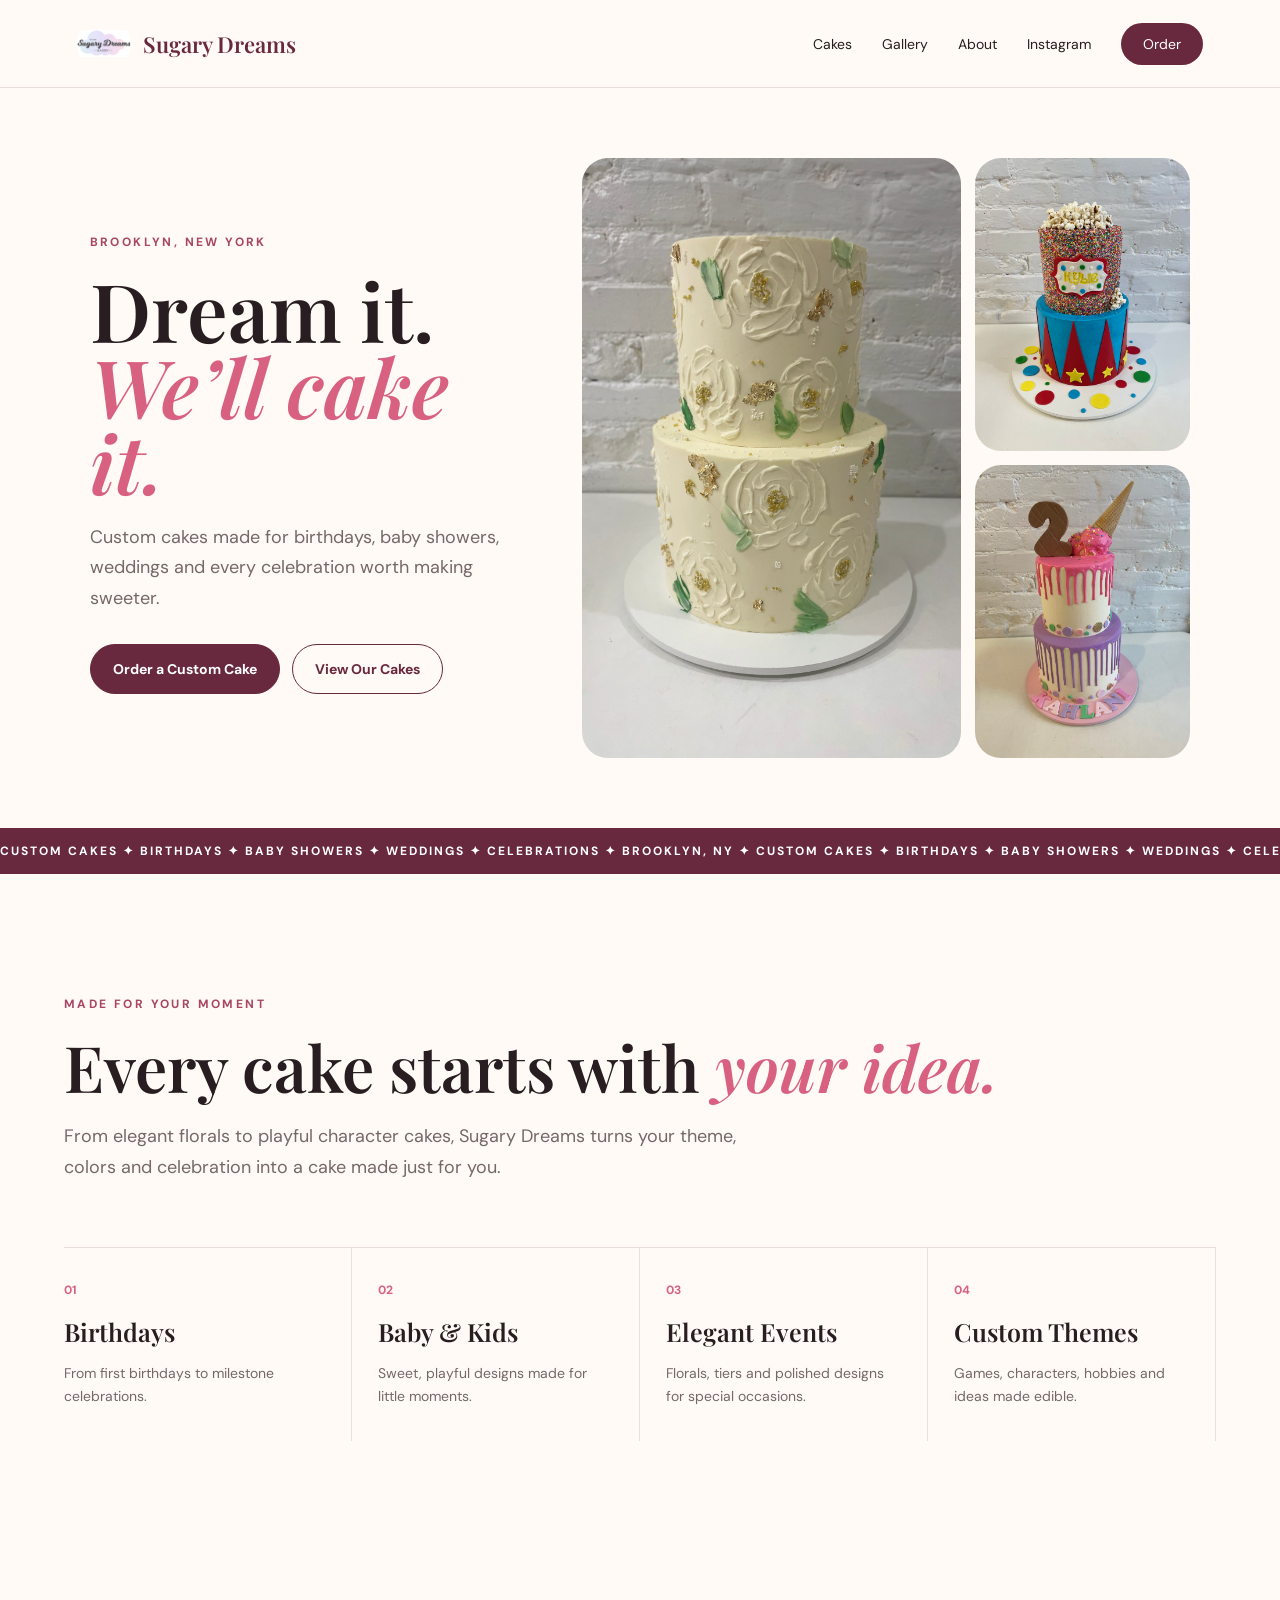
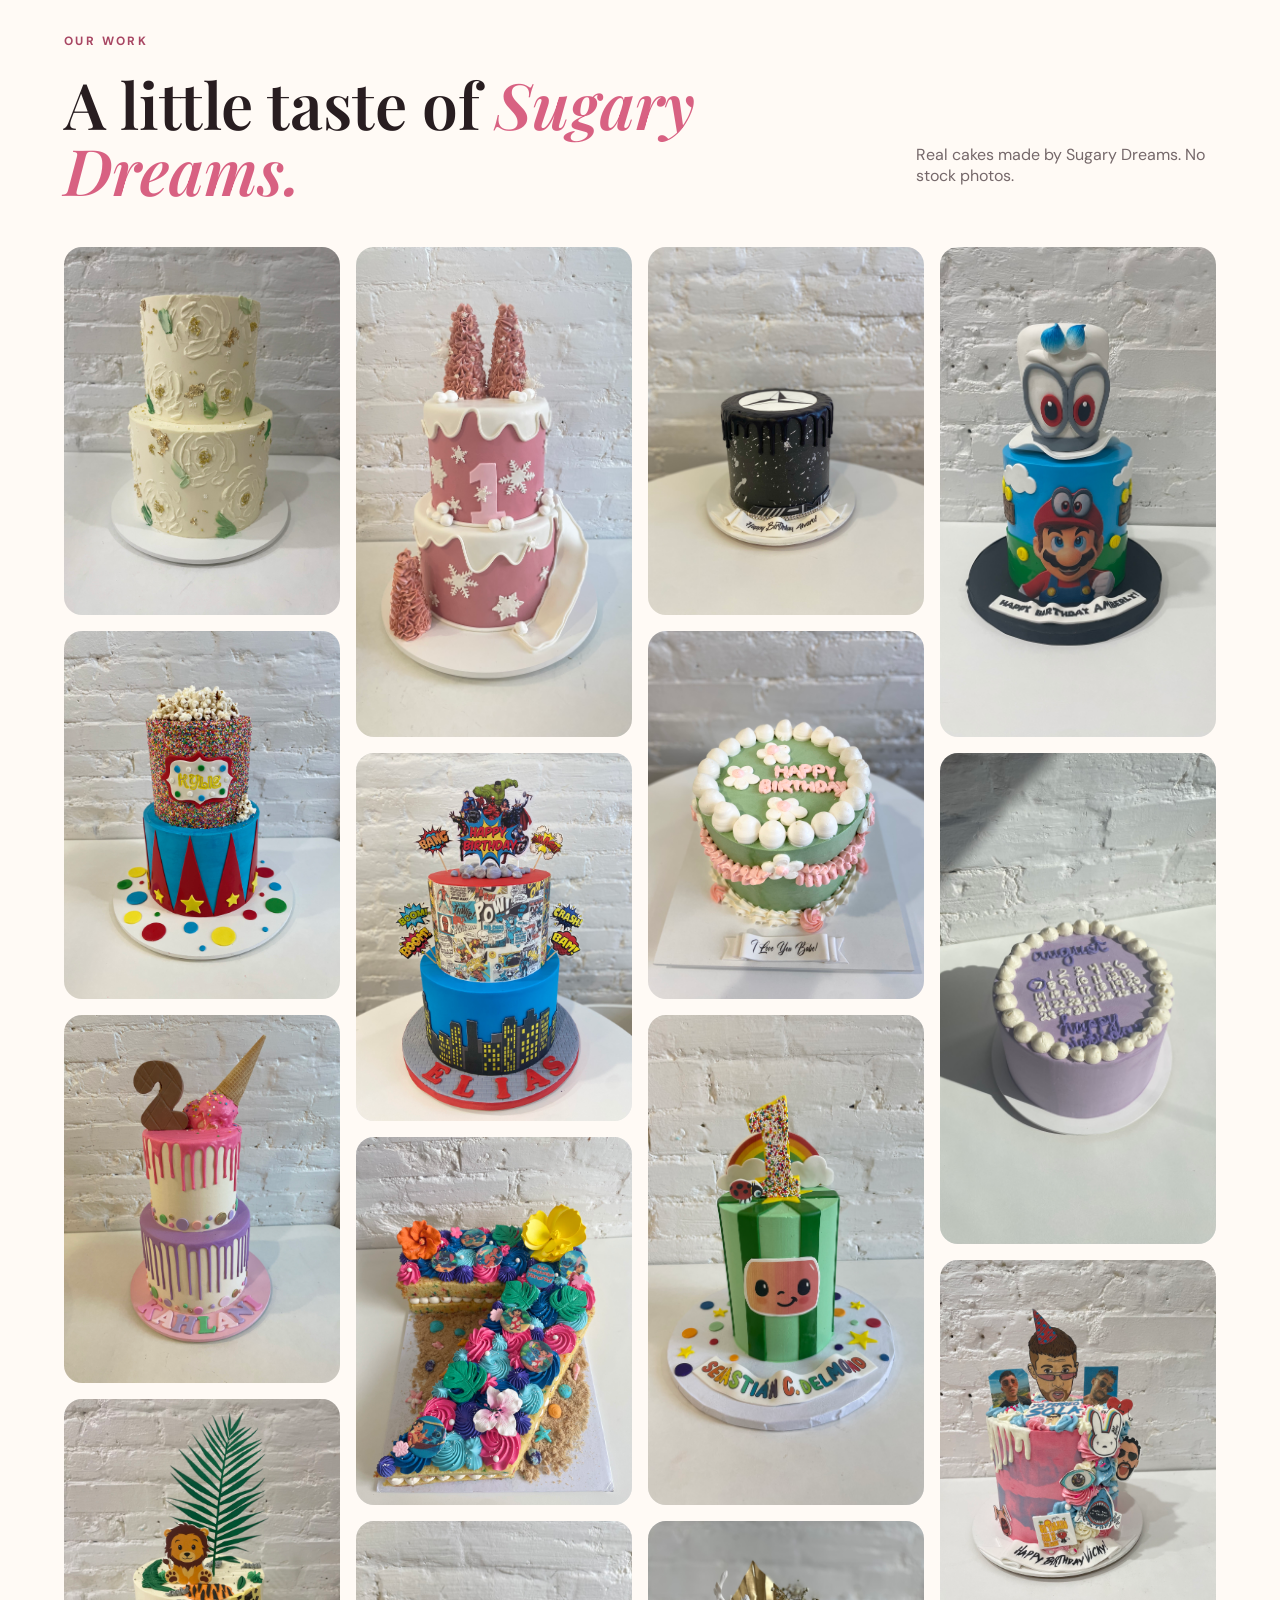
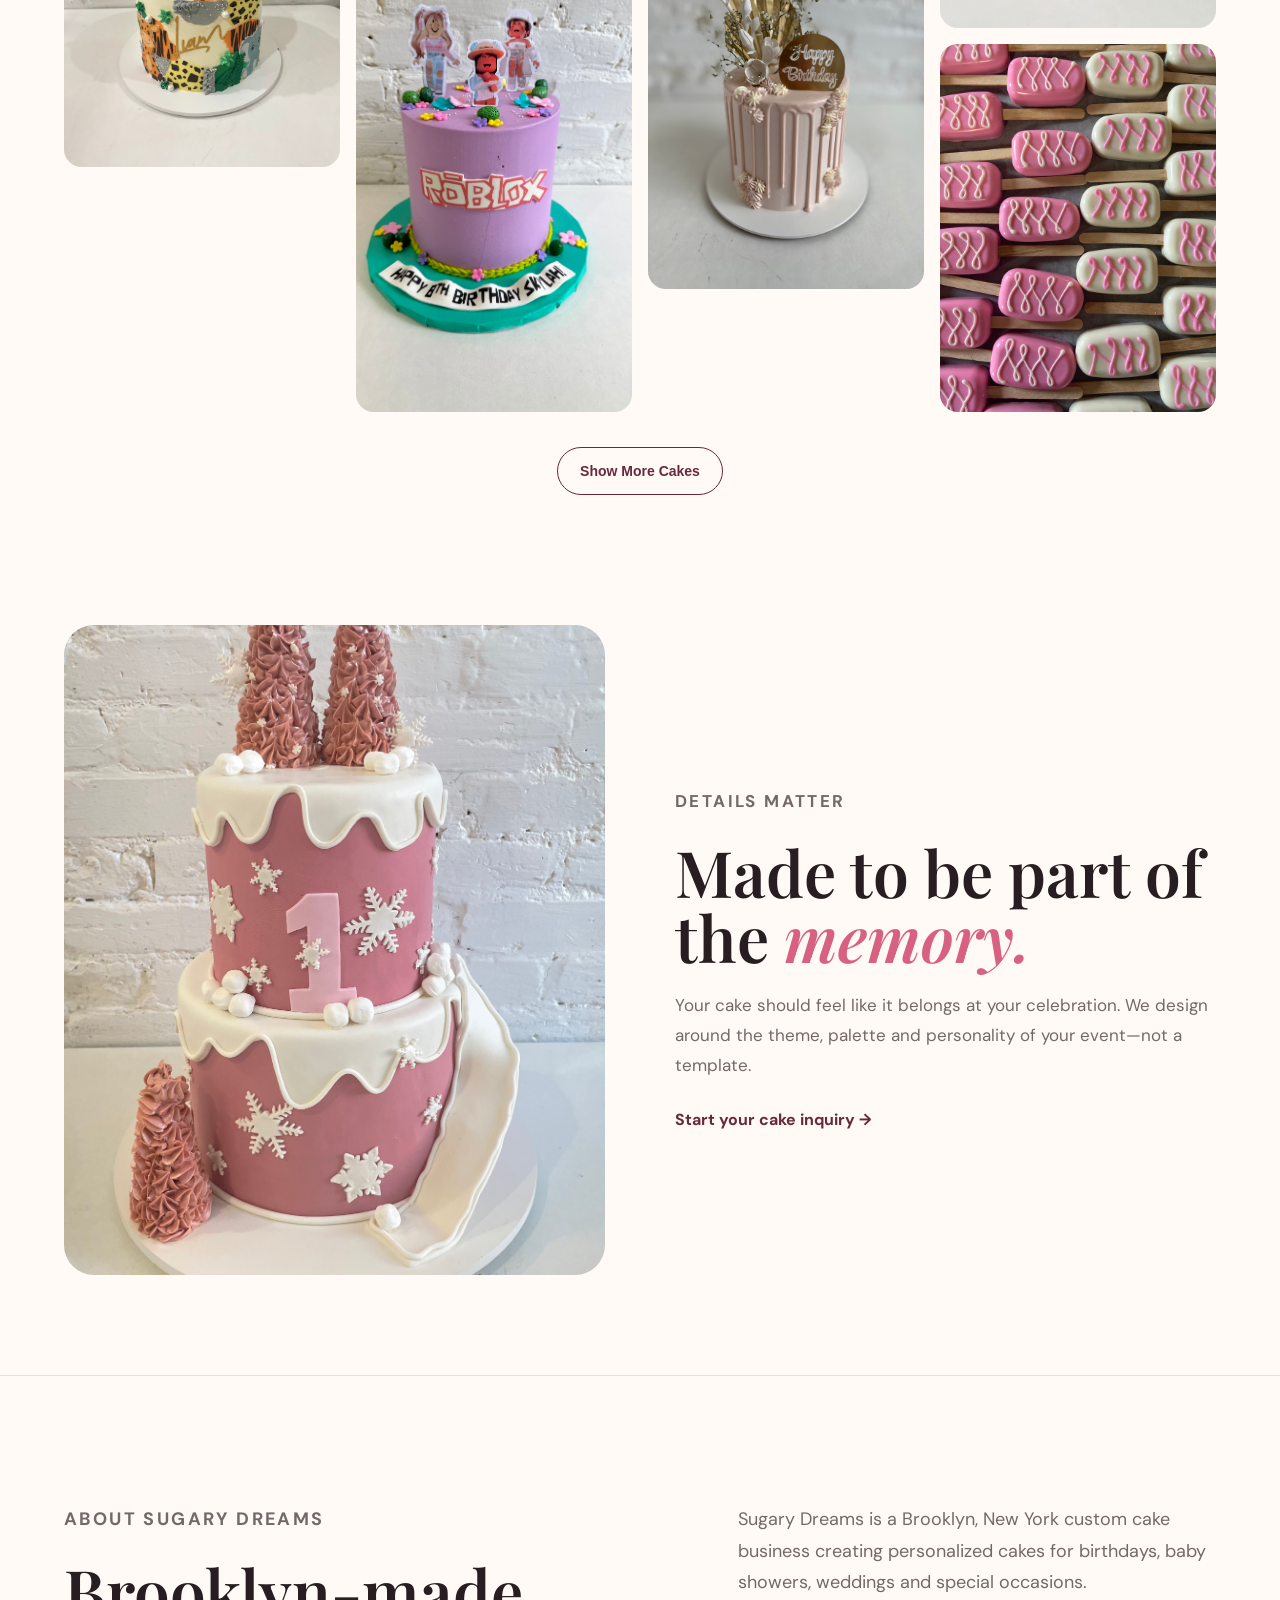
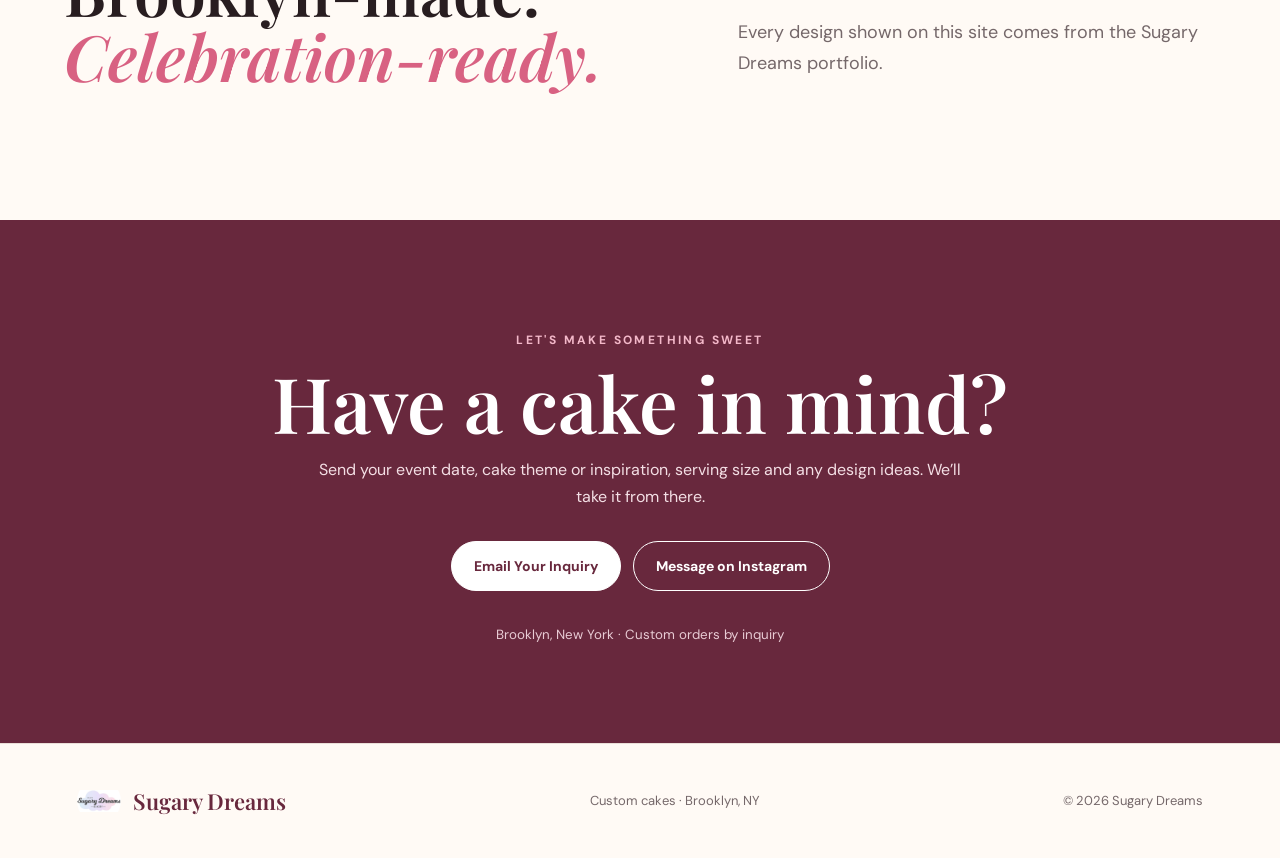
==== commit 576678ea: "Version 2" ====
--- a/index.html
+++ b/index.html
@@ -1,23 +1,26 @@
 <!doctype html>
 <html lang="en">
 <head>
-  <meta charset="utf-8" />
-  <meta name="viewport" content="width=device-width,initial-scale=1" />
-  <meta name="description" content="Sugary Dreams creates custom cakes in Brooklyn, New York for birthdays, baby showers, weddings and special celebrations." />
+  <meta charset="utf-8">
+  <meta name="viewport" content="width=device-width,initial-scale=1">
+  <meta name="description" content="Sugary Dreams creates custom cakes for birthdays, baby showers, weddings and celebrations in Brooklyn, New York.">
   <title>Sugary Dreams | Custom Cakes in Brooklyn, NY</title>
-  <link rel="stylesheet" href="styles.css" />
+  <link rel="preconnect" href="https://fonts.googleapis.com">
+  <link rel="preconnect" href="https://fonts.gstatic.com" crossorigin>
+  <link href="https://fonts.googleapis.com/css2?family=DM+Sans:wght@400;500;600;700&family=Playfair+Display:ital,wght@0,600;1,600&display=swap" rel="stylesheet">
+  <link rel="stylesheet" href="styles.css">
 </head>
 <body>
 <header class="site-header">
-<<<<<<< HEAD
-  <a class="brand" href="#home"><img class="brand-logo" src="Sugary%20Dreams.jpg" alt="Sugary Dreams Bakery logo"><span>Sugary Dreams</span></a>
-  <nav>
-    <a href="#cakes">Cakes</a><a href="#gallery">Gallery</a><a href="#about">About</a><a href="https://www.instagram.com/sugaryydreams/?hl=en" target="_blank" rel="noopener">Instagram</a><a class="nav-cta" href="#order">Order</a>
-=======
-  <a class="brand" href="#home">Sugary Dreams</a>
-  <nav>
-    <a href="#cakes">Cakes</a><a href="#gallery">Gallery</a><a href="#about">About</a><a class="nav-cta" href="#order">Order</a>
->>>>>>> c55b3f811f2dfd5a93ef8ae2a7d41946bd07e90b
+  <a class="brand" href="#home" aria-label="Sugary Dreams home">
+    <img src="Sugary%20Dreams.jpg" alt="Sugary Dreams logo">
+    <span>Sugary Dreams</span>
+  </a>
+  <button class="menu-button" aria-label="Open navigation" aria-expanded="false">Menu</button>
+  <nav class="nav" aria-label="Main navigation">
+    <a href="#cakes">Cakes</a><a href="#gallery">Gallery</a><a href="#about">About</a>
+    <a href="https://www.instagram.com/sugaryydreams/?hl=en" target="_blank" rel="noopener">Instagram</a>
+    <a class="pill" href="#order">Order</a>
   </nav>
 </header>
 
@@ -26,83 +29,56 @@
   <div class="hero-copy">
     <p class="eyebrow">BROOKLYN, NEW YORK</p>
     <h1>Dream it.<br><em>We’ll cake it.</em></h1>
-    <p class="lead">Custom cakes made for birthdays, baby showers, weddings and every celebration worth making sweeter.</p>
+    <p class="lede">Custom cakes made for birthdays, baby showers, weddings and every celebration worth making sweeter.</p>
     <div class="actions"><a class="button primary" href="#order">Order a Custom Cake</a><a class="button secondary" href="#gallery">View Our Cakes</a></div>
   </div>
-<<<<<<< HEAD
-  <div class="hero-image"><img src="images/IMG_1497.jpeg" alt="Custom cake by Sugary Dreams" /></div>
-</section>
-
-<section class="cake-marquee" aria-label="Sugary Dreams specialties">
-  <div class="marquee-track">
-    <span>CUSTOM CAKES ✦ BIRTHDAYS ✦ BABY SHOWERS ✦ WEDDINGS ✦ CELEBRATIONS ✦ BROOKLYN, NY ✦</span>
-    <span aria-hidden="true">CUSTOM CAKES ✦ BIRTHDAYS ✦ BABY SHOWERS ✦ WEDDINGS ✦ CELEBRATIONS ✦ BROOKLYN, NY ✦</span>
+  <div class="hero-grid" aria-label="Featured Sugary Dreams cakes">
+    <img class="hero-main" src="images/IMG_6357.jpeg" alt="Elegant two-tier floral cake by Sugary Dreams">
+    <img src="images/IMG_4657.jpeg" alt="Colorful circus themed cake by Sugary Dreams">
+    <img src="images/IMG_7768.jpeg" alt="Two-tier ice cream themed cake by Sugary Dreams">
   </div>
 </section>
 
-<section class="intro" id="cakes">
+<div class="marquee" aria-hidden="true"><div><span>CUSTOM CAKES ✦ BIRTHDAYS ✦ BABY SHOWERS ✦ WEDDINGS ✦ CELEBRATIONS ✦ BROOKLYN, NY ✦&nbsp;</span><span>CUSTOM CAKES ✦ BIRTHDAYS ✦ BABY SHOWERS ✦ WEDDINGS ✦ CELEBRATIONS ✦ BROOKLYN, NY ✦&nbsp;</span></div></div>
+
+<section class="section intro" id="cakes">
   <p class="eyebrow">MADE FOR YOUR MOMENT</p>
-  <h2>Not just a cake.<br><em>Your cake.</em></h2>
-  <p>From playful first birthdays to elegant celebrations, every Sugary Dreams cake is designed around your theme, colors and vision.</p>
+  <h2>Every cake starts with <em>your idea.</em></h2>
+  <p>From elegant florals to playful character cakes, Sugary Dreams turns your theme, colors and celebration into a cake made just for you.</p>
+  <div class="categories">
+    <article><span>01</span><h3>Birthdays</h3><p>From first birthdays to milestone celebrations.</p></article>
+    <article><span>02</span><h3>Baby & Kids</h3><p>Sweet, playful designs made for little moments.</p></article>
+    <article><span>03</span><h3>Elegant Events</h3><p>Florals, tiers and polished designs for special occasions.</p></article>
+    <article><span>04</span><h3>Custom Themes</h3><p>Games, characters, hobbies and ideas made edible.</p></article>
+  </div>
 </section>
 
-<section class="featured-grid">
-  <article class="feature-card tall"><img src="images/IMG_1589.jpeg" alt="Two-tier custom celebration cake"><div><span>CELEBRATIONS</span><h3>Birthday Cakes</h3></div></article>
-  <article class="feature-card"><img src="images/IMG_1834.jpeg" alt="Elegant floral custom cake"><div><span>ELEGANT</span><h3>Special Events</h3></div></article>
-  <article class="feature-card"><img src="images/IMG_1594.jpeg" alt="Colorful themed custom cake"><div><span>PLAYFUL</span><h3>Kids’ Cakes</h3></div></article>
+<section class="section gallery-section" id="gallery">
+  <div class="section-heading"><div><p class="eyebrow">OUR WORK</p><h2>A little taste of <em>Sugary Dreams.</em></h2></div><p>Real cakes made by Sugary Dreams. No stock photos.</p></div>
+  <div class="gallery" id="galleryGrid"></div>
+  <button class="button secondary load-more" id="loadMore">Show More Cakes</button>
 </section>
 
-<section class="gallery-section" id="gallery">
-  <div class="section-heading"><div><p class="eyebrow">OUR WORK</p><h2>Made in Brooklyn.<br><em>Made to remember.</em></h2></div><p>Take a look at some of the custom cakes we’ve created for our customers.</p></div>
-  <div class="gallery" id="cakeGallery"></div>
+<section class="feature">
+  <img src="images/IMG_9196.jpeg" alt="Pink winter first birthday cake by Sugary Dreams">
+  <div><p class="eyebrow">DETAILS MATTER</p><h2>Made to be part of the <em>memory.</em></h2><p>Your cake should feel like it belongs at your celebration. We design around the theme, palette and personality of your event—not a template.</p><a class="text-link" href="#order">Start your cake inquiry →</a></div>
 </section>
 
-<section class="about" id="about">
-  <div class="about-image"><img src="images/IMG_6347.jpeg" alt="Custom cake from Sugary Dreams" /></div>
-  <div class="about-copy"><p class="eyebrow">ABOUT SUGARY DREAMS</p><h2>Sweet ideas,<br><em>brought to life.</em></h2><p>Sugary Dreams is a Brooklyn-based custom cake business creating one-of-a-kind cakes for the moments that matter. Tell us your theme, your colors and your idea—we’ll turn it into something delicious.</p><a class="text-link" href="#order">Start your order →</a></div>
+<section class="section about" id="about">
+  <div><p class="eyebrow">ABOUT SUGARY DREAMS</p><h2>Brooklyn-made.<br><em>Celebration-ready.</em></h2></div>
+  <div><p>Sugary Dreams is a Brooklyn, New York custom cake business creating personalized cakes for birthdays, baby showers, weddings and special occasions.</p><p>Every design shown on this site comes from the Sugary Dreams portfolio.</p></div>
 </section>
 
 <section class="order" id="order">
-  <p class="eyebrow">LET’S MAKE SOMETHING SWEET</p><h2>Have a cake in mind?</h2><p>Tell us about your celebration, date, serving size and design idea.</p>
-  <a class="button light" href="mailto:aurora.ap99@gmail.com?subject=Custom%20Cake%20Inquiry">Start Your Cake Inquiry</a>
-  <small>Brooklyn, New York · Custom orders by inquiry · <a href="https://www.instagram.com/sugaryydreams/?hl=en" target="_blank" rel="noopener">@sugaryydreams</a></small>
-</section>
-</main>
-<footer><a class="brand" href="#home"><img class="brand-logo" src="Sugary%20Dreams.jpg" alt="Sugary Dreams Bakery logo"><span>Sugary Dreams</span></a><p>Custom cakes made in Brooklyn, NY.</p><p>© <span id="year"></span> Sugary Dreams</p></footer>
-=======
-  <div class="hero-image"><img src="images/cakes/IMG_1497.jpeg" alt="Custom cake by Sugary Dreams" /></div>
-</section>
-
-<section class="intro" id="cakes">
-  <p class="eyebrow">MADE FOR YOUR MOMENT</p>
-  <h2>Not just a cake.<br><em>Your cake.</em></h2>
-  <p>From playful first birthdays to elegant celebrations, every Sugary Dreams cake is designed around your theme, colors and vision.</p>
-</section>
-
-<section class="featured-grid">
-  <article class="feature-card tall"><img src="images/cakes/IMG_1589.jpeg" alt="Two-tier custom celebration cake"><div><span>CELEBRATIONS</span><h3>Birthday Cakes</h3></div></article>
-  <article class="feature-card"><img src="images/cakes/IMG_1834.jpeg" alt="Elegant floral custom cake"><div><span>ELEGANT</span><h3>Special Events</h3></div></article>
-  <article class="feature-card"><img src="images/cakes/IMG_1594.jpeg" alt="Colorful themed custom cake"><div><span>PLAYFUL</span><h3>Kids’ Cakes</h3></div></article>
-</section>
-
-<section class="gallery-section" id="gallery">
-  <div class="section-heading"><div><p class="eyebrow">OUR WORK</p><h2>Made in Brooklyn.<br><em>Made to remember.</em></h2></div><p>Take a look at some of the custom cakes we’ve created for our customers.</p></div>
-  <div class="gallery" id="cakeGallery"></div>
-</section>
-
-<section class="about" id="about">
-  <div class="about-image"><img src="images/cakes/IMG_6347.jpeg" alt="Custom cake from Sugary Dreams" /></div>
-  <div class="about-copy"><p class="eyebrow">ABOUT SUGARY DREAMS</p><h2>Sweet ideas,<br><em>brought to life.</em></h2><p>Sugary Dreams is a Brooklyn-based custom cake business creating one-of-a-kind cakes for the moments that matter. Tell us your theme, your colors and your idea—we’ll turn it into something delicious.</p><a class="text-link" href="#order">Start your order →</a></div>
-</section>
-
-<section class="order" id="order">
-  <p class="eyebrow">LET’S MAKE SOMETHING SWEET</p><h2>Have a cake in mind?</h2><p>Tell us about your celebration, date, serving size and design idea.</p>
-  <a class="button light" href="mailto:hello@sugarydreamsnyc.com?subject=Custom%20Cake%20Inquiry">Start Your Cake Inquiry</a>
+  <p class="eyebrow">LET'S MAKE SOMETHING SWEET</p>
+  <h2>Have a cake in mind?</h2>
+  <p>Send your event date, cake theme or inspiration, serving size and any design ideas. We’ll take it from there.</p>
+  <div class="actions center"><a class="button light" href="mailto:aurora.ap99@gmail.com?subject=Sugary%20Dreams%20Cake%20Inquiry">Email Your Inquiry</a><a class="button outline-light" href="https://www.instagram.com/sugaryydreams/?hl=en" target="_blank" rel="noopener">Message on Instagram</a></div>
   <small>Brooklyn, New York · Custom orders by inquiry</small>
 </section>
 </main>
-<footer><a class="brand" href="#home">Sugary Dreams</a><p>Custom cakes made in Brooklyn, NY.</p><p>© <span id="year"></span> Sugary Dreams</p></footer>
->>>>>>> c55b3f811f2dfd5a93ef8ae2a7d41946bd07e90b
+
+<footer><a class="brand" href="#home"><img src="Sugary%20Dreams.jpg" alt=""><span>Sugary Dreams</span></a><p>Custom cakes · Brooklyn, NY</p><p>© <span id="year"></span> Sugary Dreams</p></footer>
 <script src="script.js"></script>
 </body>
-</html>
+</html>
--- a/styles.css
+++ b/styles.css
@@ -1,67 +1,15 @@
-@import url('https://fonts.googleapis.com/css2?family=DM+Sans:wght@400;500;600;700&family=Playfair+Display:ital,wght@0,600;1,600&display=swap');
-:root{--cream:#fffaf5;--pink:#f5b8c8;--deep:#5b2838;--ink:#2b2024;--muted:#76666b;--white:#fff}*{box-sizing:border-box}html{scroll-behavior:smooth}body{margin:0;background:var(--cream);color:var(--ink);font-family:'DM Sans',sans-serif}.site-header{height:82px;display:flex;align-items:center;justify-content:space-between;padding:0 6vw;background:rgba(255,250,245,.94);position:sticky;top:0;z-index:10;border-bottom:1px solid #eadfda}.brand{font:600 28px 'Playfair Display',serif;color:var(--deep);text-decoration:none}.site-header nav{display:flex;gap:28px;align-items:center}.site-header nav a{color:var(--ink);text-decoration:none;font-size:14px}.nav-cta{padding:10px 18px;border-radius:999px;background:var(--deep)!important;color:#fff!important}.hero{min-height:720px;display:grid;grid-template-columns:1fr 1fr;align-items:center;gap:6vw;padding:65px 7vw 80px}.hero-copy{max-width:620px}.eyebrow{letter-spacing:.18em;font-size:12px;font-weight:700;color:#a25b70}.hero h1,.intro h2,.section-heading h2,.about h2,.order h2{font:600 clamp(48px,6vw,84px)/.98 'Playfair Display',serif;margin:16px 0 25px}.hero h1 em,.intro h2 em,.section-heading h2 em,.about h2 em{color:#c65f7d;font-weight:600}.lead{font-size:18px;line-height:1.7;color:var(--muted);max-width:520px}.actions{display:flex;gap:12px;margin-top:34px}.button{display:inline-block;padding:15px 23px;border-radius:999px;text-decoration:none;font-weight:700;font-size:14px}.primary{background:var(--deep);color:#fff}.secondary{border:1px solid #bda9ae;color:var(--deep)}.hero-image{height:600px;border-radius:220px 220px 30px 30px;overflow:hidden;background:#f0d9df}.hero-image img,.feature-card img,.about-image img{width:100%;height:100%;object-fit:cover}.intro{text-align:center;padding:110px 20px 70px;max-width:850px;margin:auto}.intro h2{font-size:58px}.intro>p:last-child{color:var(--muted);font-size:17px;line-height:1.7;max-width:650px;margin:auto}.featured-grid{display:grid;grid-template-columns:1.3fr 1fr 1fr;gap:18px;padding:0 6vw 110px}.feature-card{height:450px;position:relative;overflow:hidden;border-radius:22px;background:#eee}.feature-card.tall{height:560px}.feature-card:after{content:"";position:absolute;inset:45% 0 0;background:linear-gradient(transparent,rgba(25,10,15,.72))}.feature-card div{position:absolute;left:25px;bottom:23px;color:white;z-index:2}.feature-card span{font-size:11px;letter-spacing:.16em}.feature-card h3{font:600 29px 'Playfair Display',serif;margin:5px 0}.gallery-section{padding:105px 6vw;background:#fff}.section-heading{display:flex;justify-content:space-between;align-items:end;gap:40px;margin-bottom:45px}.section-heading h2{font-size:54px;margin-bottom:0}.section-heading>p{max-width:400px;color:var(--muted);line-height:1.6}.gallery{columns:4 240px;column-gap:14px}.gallery figure{margin:0 0 14px;break-inside:avoid;overflow:hidden;border-radius:14px;background:#eee}.gallery img{display:block;width:100%;transition:transform .35s ease}.gallery img:hover{transform:scale(1.025)}.about{display:grid;grid-template-columns:1fr 1fr;gap:7vw;align-items:center;padding:120px 8vw}.about-image{height:620px;border-radius:24px;overflow:hidden}.about h2{font-size:60px}.about-copy>p:not(.eyebrow){color:var(--muted);font-size:17px;line-height:1.8;max-width:530px}.text-link{display:inline-block;margin-top:20px;color:var(--deep);font-weight:700}.order{text-align:center;background:var(--deep);color:#fff;padding:105px 20px}.order .eyebrow{color:#f2a8bd}.order h2{font-size:64px;margin-bottom:16px}.order>p{color:#eadde1;font-size:17px}.light{background:#fff;color:var(--deep);margin:22px 0}.order small{display:block;color:#cdbbc1}footer{display:flex;justify-content:space-between;align-items:center;padding:38px 6vw;gap:20px;font-size:13px;color:var(--muted)}
-@media(max-width:800px){.site-header{padding:0 20px}.site-header nav a:not(.nav-cta){display:none}.hero{grid-template-columns:1fr;padding:50px 22px}.hero-image{height:470px;order:-1}.hero h1{font-size:54px}.featured-grid{grid-template-columns:1fr;padding:0 20px 80px}.feature-card,.feature-card.tall{height:430px}.section-heading{display:block}.gallery-section{padding:75px 20px}.about{grid-template-columns:1fr;padding:80px 22px}.about-image{height:500px}.about h2,.order h2{font-size:48px}footer{flex-direction:column;text-align:center}}
-<<<<<<< HEAD
-
-
-/* FINAL REPO ALIGNMENT: real logo + seamless specialties marquee */
-.brand {
-  display:inline-flex;
-  align-items:center;
-  gap:10px;
-}
-.brand-logo {
-  width:52px !important;
-  height:52px !important;
-  min-width:52px !important;
-  max-width:52px !important;
-  min-height:52px !important;
-  max-height:52px !important;
-  object-fit:contain !important;
-  border-radius:50%;
-  display:block;
-}
-footer .brand-logo {
-  width:44px !important;
-  height:44px !important;
-  min-width:44px !important;
-  max-width:44px !important;
-  min-height:44px !important;
-  max-height:44px !important;
-}
-.cake-marquee {
-  overflow:hidden;
-  background:#9f3f59;
-  color:#fff;
-  padding:15px 0;
-  white-space:nowrap;
-}
-.marquee-track {
-  display:flex;
-  width:max-content;
-  animation:sugaryMarquee 22s linear infinite;
-  will-change:transform;
-}
-.marquee-track span {
-  display:block;
-  padding-right:2rem;
-  font-size:12px;
-  font-weight:800;
-  letter-spacing:2px;
-}
-@keyframes sugaryMarquee {
-  from { transform:translateX(0); }
-  to { transform:translateX(-50%); }
-}
-@media(max-width:700px){
-  .brand-logo {
-    width:42px !important;
-    height:42px !important;
-    min-width:42px !important;
-    max-width:42px !important;
-    min-height:42px !important;
-    max-height:42px !important;
-  }
-}
-=======
->>>>>>> c55b3f811f2dfd5a93ef8ae2a7d41946bd07e90b
+:root{--cream:#fffaf5;--paper:#fffdf9;--wine:#68283d;--rose:#d86182;--ink:#281d20;--muted:#75686a;--line:#eaded8}
+*{box-sizing:border-box}html{scroll-behavior:smooth}body{margin:0;background:var(--cream);color:var(--ink);font-family:"DM Sans",sans-serif}img{display:block;max-width:100%}a{color:inherit;text-decoration:none}
+.site-header{height:88px;padding:0 clamp(24px,6vw,110px);display:flex;align-items:center;justify-content:space-between;border-bottom:1px solid var(--line);background:rgba(255,250,245,.96);position:sticky;top:0;z-index:20}
+.brand{display:flex;align-items:center;gap:12px;font:600 22px "Playfair Display",serif;color:var(--wine)}.brand img{width:54px;height:54px;object-fit:contain;border-radius:50%}.nav{display:flex;align-items:center;gap:30px;font-size:14px}.nav a:hover{color:var(--rose)}.pill{background:var(--wine);color:#fff!important;padding:12px 22px;border-radius:999px}.menu-button{display:none;background:none;border:0;font:600 14px inherit}
+.hero{max-width:1500px;margin:auto;min-height:720px;padding:70px clamp(24px,7vw,120px);display:grid;grid-template-columns:.82fr 1.18fr;gap:70px;align-items:center}.eyebrow{font-size:12px;letter-spacing:2.4px;font-weight:700;color:#a84663}.hero h1,.section h2,.feature h2,.order h2{font:600 clamp(54px,6.3vw,98px)/.94 "Playfair Display",serif;margin:22px 0}.hero h1 em,.section h2 em,.feature h2 em{color:var(--rose);font-weight:600}.lede{font-size:18px;line-height:1.7;color:var(--muted);max-width:560px}.actions{display:flex;gap:12px;margin-top:30px;flex-wrap:wrap}.button{display:inline-flex;align-items:center;justify-content:center;padding:15px 22px;border-radius:999px;font-weight:700;font-size:14px;border:1px solid var(--wine);cursor:pointer;background:transparent}.primary{background:var(--wine);color:#fff}.secondary{color:var(--wine)}.button:hover{transform:translateY(-1px)}
+.hero-grid{height:600px;display:grid;grid-template-columns:1.5fr .85fr;grid-template-rows:1fr 1fr;gap:14px}.hero-grid img{width:100%;height:100%;object-fit:cover;border-radius:26px}.hero-main{grid-row:1/3}
+.marquee{overflow:hidden;background:var(--wine);color:#fff;padding:15px 0}.marquee>div{display:flex;width:max-content;animation:scroll 28s linear infinite}.marquee span{font-size:12px;letter-spacing:2px;font-weight:700;white-space:nowrap}@keyframes scroll{to{transform:translateX(-50%)}}
+.section{max-width:1320px;margin:auto;padding:110px clamp(24px,5vw,70px)}.section h2,.feature h2{font-size:clamp(44px,5vw,72px);line-height:1.02}.intro>p:not(.eyebrow){max-width:720px;font-size:18px;color:var(--muted);line-height:1.7}.categories{display:grid;grid-template-columns:repeat(4,1fr);margin-top:65px;border-top:1px solid var(--line)}.categories article{padding:30px 26px 20px 0;border-right:1px solid var(--line)}.categories article+article{padding-left:26px}.categories span{font-size:12px;color:var(--rose);font-weight:700}.categories h3{font:600 25px "Playfair Display",serif;margin:16px 0 8px}.categories p{font-size:14px;color:var(--muted);line-height:1.6}
+.gallery-section{padding-top:70px}.section-heading{display:flex;align-items:end;justify-content:space-between;gap:40px;margin-bottom:45px}.section-heading h2{margin-bottom:0}.section-heading>p{max-width:300px;color:var(--muted)}.gallery{columns:4 240px;column-gap:16px}.gallery figure{break-inside:avoid;margin:0 0 16px;overflow:hidden;border-radius:18px;background:#eee}.gallery img{width:100%;height:auto;transition:transform .35s}.gallery figure:hover img{transform:scale(1.025)}.load-more{display:flex;margin:35px auto 0}
+.feature{max-width:1320px;margin:20px auto 100px;padding:0 clamp(24px,5vw,70px);display:grid;grid-template-columns:1fr 1fr;gap:70px;align-items:center}.feature img{width:100%;height:650px;object-fit:cover;border-radius:30px}.feature p{color:var(--muted);line-height:1.75;font-size:17px}.text-link{display:inline-block;margin-top:12px;color:var(--wine);font-weight:700}
+.about{display:grid;grid-template-columns:1.1fr .9fr;gap:90px;border-top:1px solid var(--line)}.about p{font-size:18px;line-height:1.75;color:var(--muted)}
+.order{text-align:center;background:var(--wine);color:#fff;padding:100px 24px}.order .eyebrow{color:#f3b8c9}.order h2{font-size:clamp(48px,6vw,82px);margin:18px 0}.order>p:not(.eyebrow){max-width:660px;margin:0 auto;color:#f4dfe5;line-height:1.7}.center{justify-content:center}.light{background:#fff;color:var(--wine);border-color:#fff}.outline-light{color:#fff;border-color:#fff}.order small{display:block;margin-top:35px;color:#e8cbd4}
+footer{padding:35px clamp(24px,6vw,110px);display:flex;align-items:center;justify-content:space-between;gap:25px;border-top:1px solid var(--line);font-size:13px;color:var(--muted)}footer .brand img{width:44px;height:44px}
+@media(max-width:900px){.site-header{height:76px}.brand span{font-size:19px}.brand img{width:46px;height:46px}.menu-button{display:block}.nav{display:none;position:absolute;top:76px;left:0;right:0;padding:25px;background:var(--paper);border-bottom:1px solid var(--line);flex-direction:column;align-items:flex-start}.nav.open{display:flex}.hero{grid-template-columns:1fr;padding-top:50px}.hero-grid{height:560px}.categories{grid-template-columns:1fr 1fr}.feature,.about{grid-template-columns:1fr}.feature img{height:auto}.section-heading{display:block}.section-heading>p{max-width:none}.about{gap:20px}footer{flex-direction:column;text-align:center}}
+@media(max-width:560px){.hero{min-height:auto;gap:45px}.hero h1{font-size:58px}.hero-grid{height:480px;grid-template-columns:1fr 1fr;grid-template-rows:1.4fr .8fr}.hero-main{grid-column:1/3;grid-row:auto}.categories{grid-template-columns:1fr}.categories article,.categories article+article{padding:24px 0;border-right:0;border-bottom:1px solid var(--line)}.section{padding-top:80px;padding-bottom:80px}.gallery{columns:2 145px}.feature{gap:35px;margin-bottom:70px}.order{padding:80px 24px}}
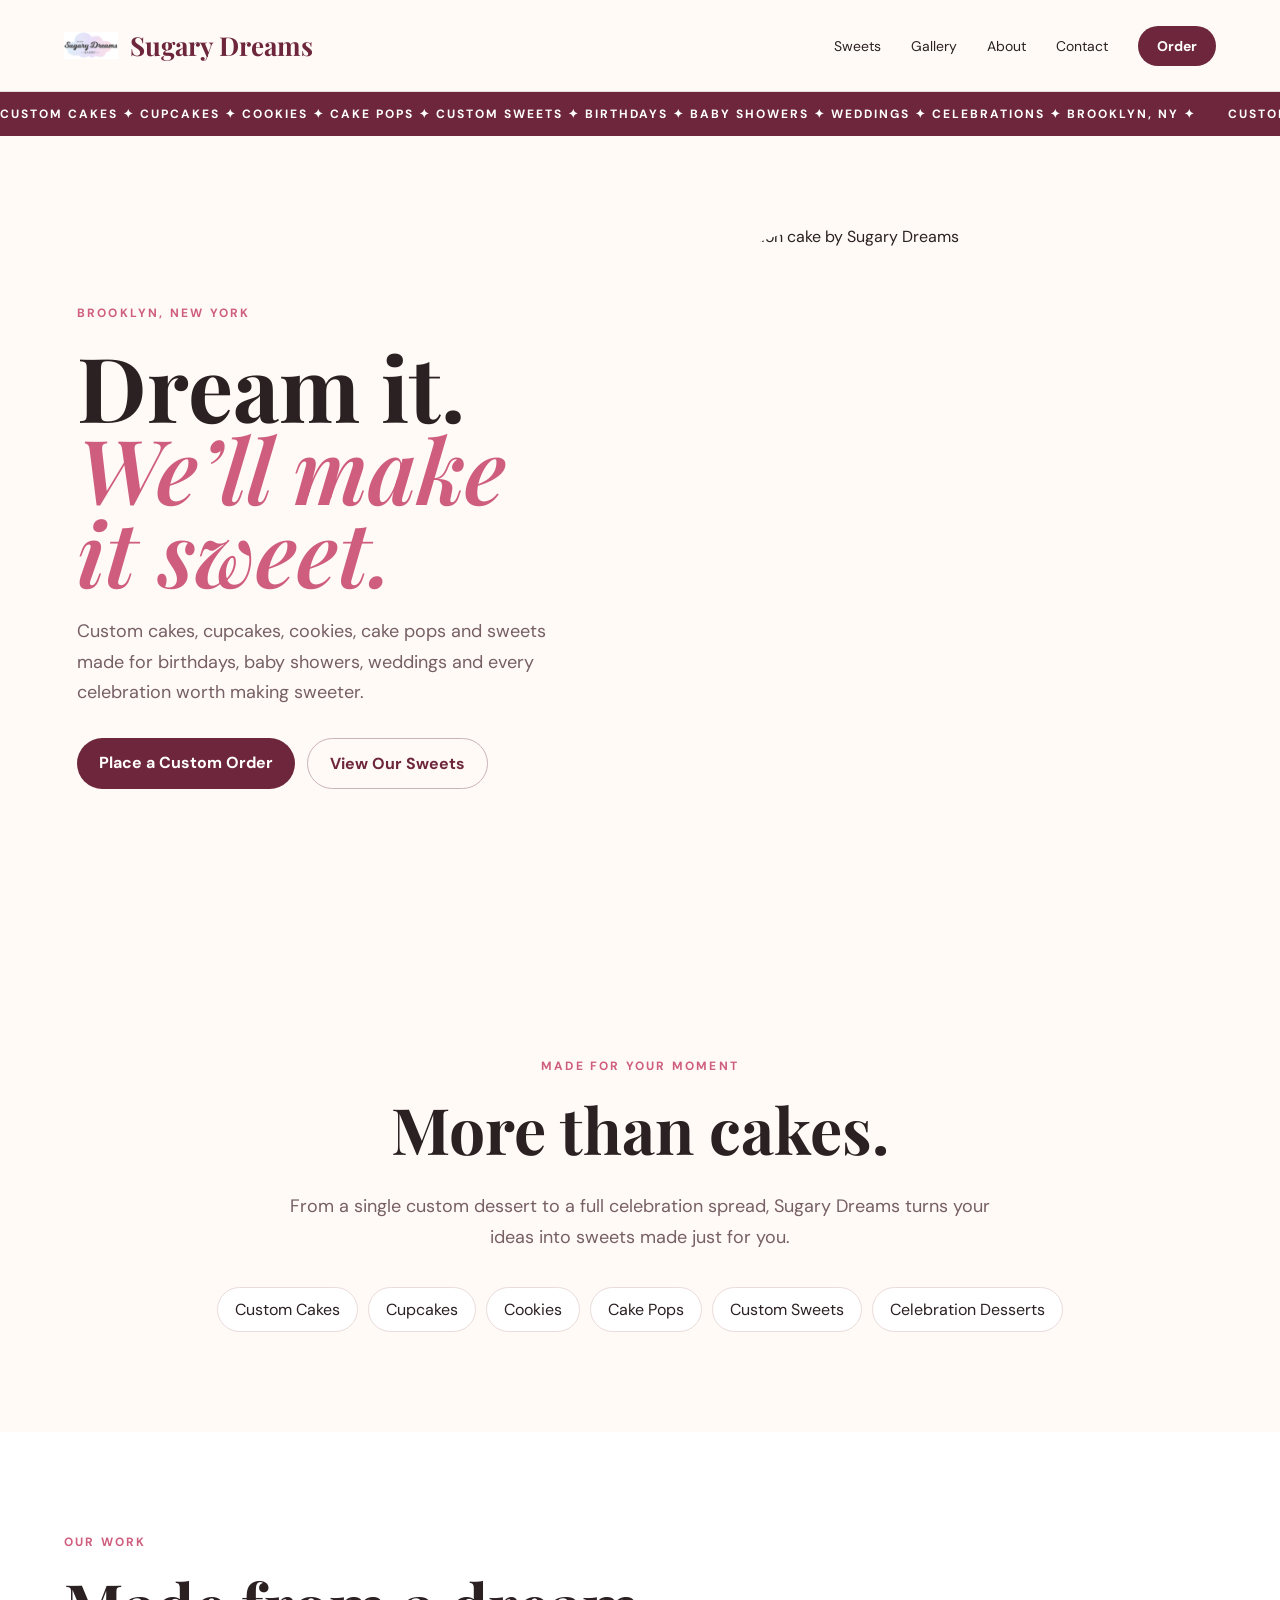
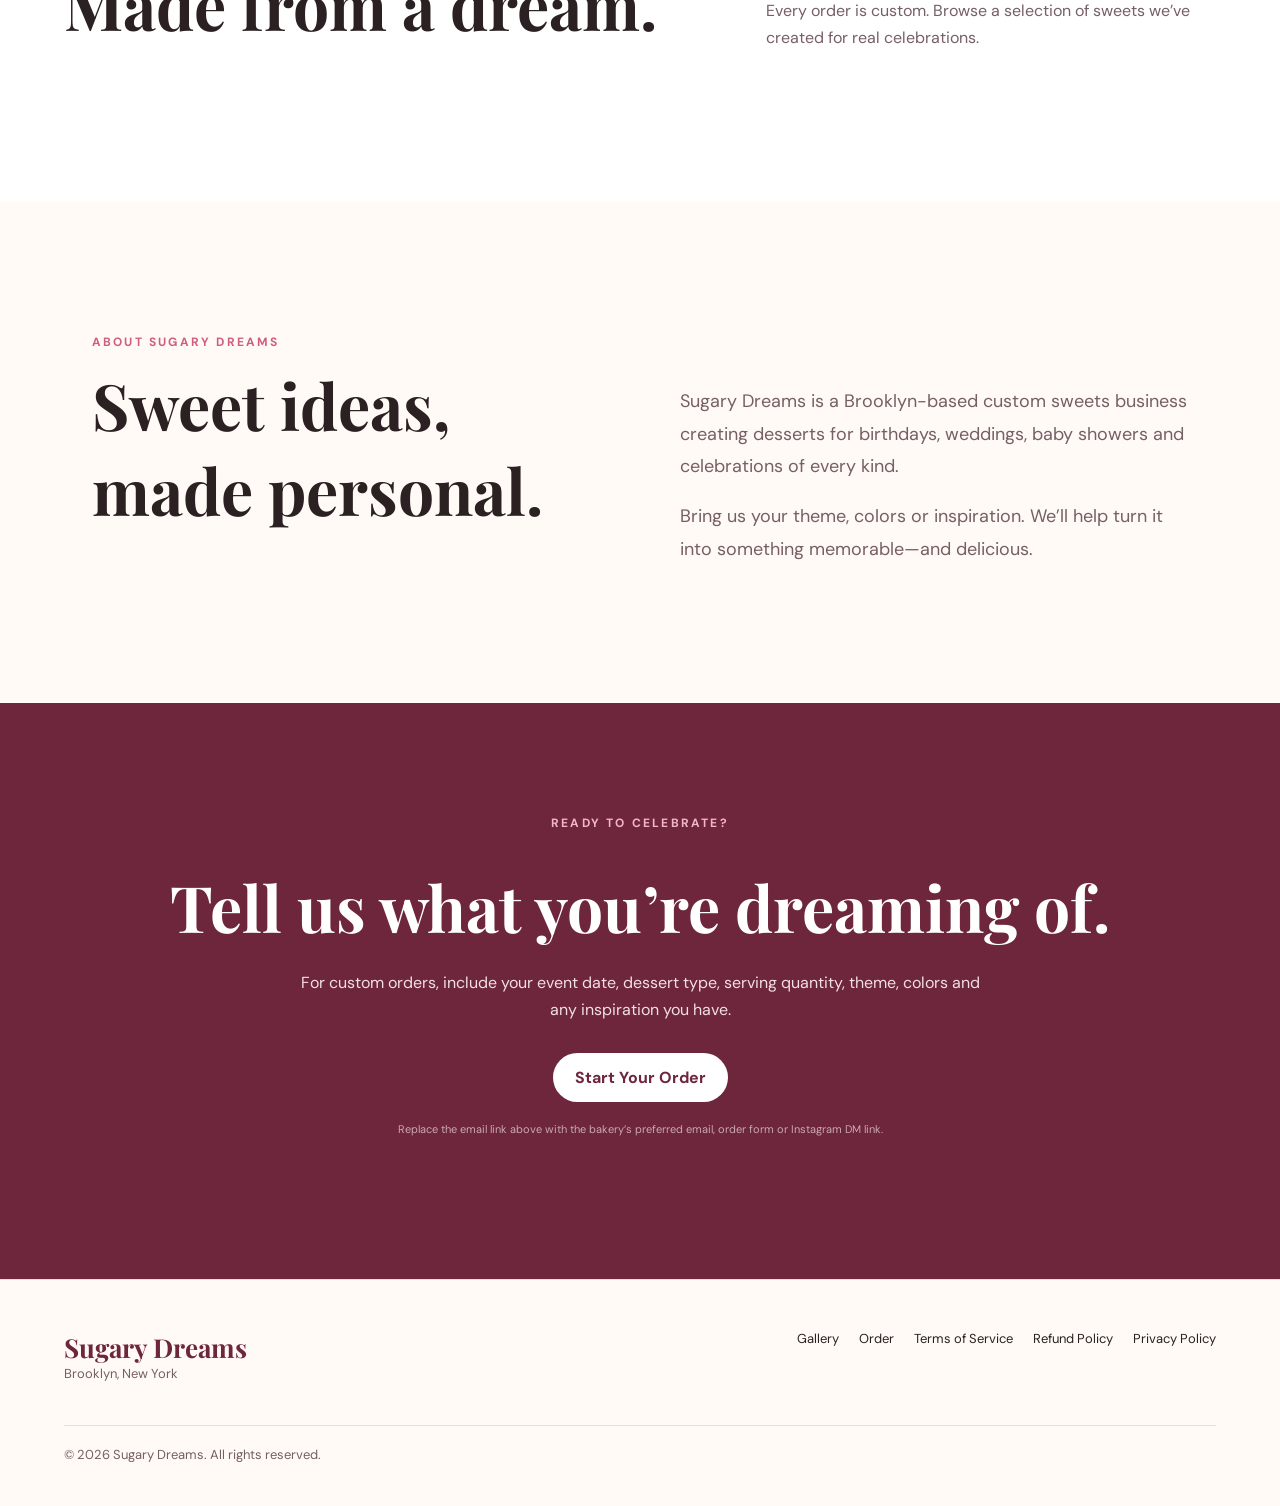
==== commit ef011809: "final changes before i sleep" ====
--- a/index.html
+++ b/index.html
@@ -3,82 +3,74 @@
 <head>
   <meta charset="utf-8">
   <meta name="viewport" content="width=device-width,initial-scale=1">
-  <meta name="description" content="Sugary Dreams creates custom cakes for birthdays, baby showers, weddings and celebrations in Brooklyn, New York.">
-  <title>Sugary Dreams | Custom Cakes in Brooklyn, NY</title>
+  <meta name="description" content="Sugary Dreams creates custom cakes, cupcakes, cookies, cake pops and sweets for birthdays, weddings, baby showers and celebrations in Brooklyn, New York.">
+  <title>Sugary Dreams | Custom Sweets in Brooklyn, NY</title>
   <link rel="preconnect" href="https://fonts.googleapis.com">
   <link rel="preconnect" href="https://fonts.gstatic.com" crossorigin>
-  <link href="https://fonts.googleapis.com/css2?family=DM+Sans:wght@400;500;600;700&family=Playfair+Display:ital,wght@0,600;1,600&display=swap" rel="stylesheet">
+  <link href="https://fonts.googleapis.com/css2?family=DM+Sans:wght@400;500;600;700&family=Playfair+Display:ital,wght@0,600;0,700;1,600&display=swap" rel="stylesheet">
   <link rel="stylesheet" href="styles.css">
 </head>
 <body>
 <header class="site-header">
-  <a class="brand" href="#home" aria-label="Sugary Dreams home">
-    <img src="Sugary%20Dreams.jpg" alt="Sugary Dreams logo">
+  <a class="brand" href="#top" aria-label="Sugary Dreams home">
+    <img src="Sugary Dreams.jpg" alt="Sugary Dreams logo" onerror="this.style.display='none'">
     <span>Sugary Dreams</span>
   </a>
-  <button class="menu-button" aria-label="Open navigation" aria-expanded="false">Menu</button>
-  <nav class="nav" aria-label="Main navigation">
-    <a href="#cakes">Cakes</a><a href="#gallery">Gallery</a><a href="#about">About</a>
-    <a href="https://www.instagram.com/sugaryydreams/?hl=en" target="_blank" rel="noopener">Instagram</a>
+  <button class="menu" aria-label="Open navigation" aria-expanded="false">Menu</button>
+  <nav>
+    <a href="#sweets">Sweets</a><a href="#gallery">Gallery</a><a href="#about">About</a><a href="#contact">Contact</a>
     <a class="pill" href="#order">Order</a>
   </nav>
 </header>
 
-<main>
-<section class="hero" id="home">
+<div class="ticker" aria-label="Sugary Dreams specialties">
+  <div class="ticker-track">
+    <div class="ticker-group">CUSTOM CAKES ✦ CUPCAKES ✦ COOKIES ✦ CAKE POPS ✦ CUSTOM SWEETS ✦ BIRTHDAYS ✦ BABY SHOWERS ✦ WEDDINGS ✦ CELEBRATIONS ✦ BROOKLYN, NY ✦</div>
+    <div class="ticker-group" aria-hidden="true">CUSTOM CAKES ✦ CUPCAKES ✦ COOKIES ✦ CAKE POPS ✦ CUSTOM SWEETS ✦ BIRTHDAYS ✦ BABY SHOWERS ✦ WEDDINGS ✦ CELEBRATIONS ✦ BROOKLYN, NY ✦</div>
+  </div>
+</div>
+
+<main id="top">
+<section class="hero">
   <div class="hero-copy">
     <p class="eyebrow">BROOKLYN, NEW YORK</p>
-    <h1>Dream it.<br><em>We’ll cake it.</em></h1>
-    <p class="lede">Custom cakes made for birthdays, baby showers, weddings and every celebration worth making sweeter.</p>
-    <div class="actions"><a class="button primary" href="#order">Order a Custom Cake</a><a class="button secondary" href="#gallery">View Our Cakes</a></div>
+    <h1>Dream it.<br><em>We’ll make it sweet.</em></h1>
+    <p class="lead">Custom cakes, cupcakes, cookies, cake pops and sweets made for birthdays, baby showers, weddings and every celebration worth making sweeter.</p>
+    <div class="actions"><a class="button" href="#order">Place a Custom Order</a><a class="button secondary" href="#gallery">View Our Sweets</a></div>
   </div>
-  <div class="hero-grid" aria-label="Featured Sugary Dreams cakes">
-    <img class="hero-main" src="images/IMG_6357.jpeg" alt="Elegant two-tier floral cake by Sugary Dreams">
-    <img src="images/IMG_4657.jpeg" alt="Colorful circus themed cake by Sugary Dreams">
-    <img src="images/IMG_7768.jpeg" alt="Two-tier ice cream themed cake by Sugary Dreams">
-  </div>
+  <div class="hero-image"><img src="images/cakes/IMG_1589.jpeg" alt="Custom celebration cake by Sugary Dreams"></div>
 </section>
 
-<div class="marquee" aria-hidden="true"><div><span>CUSTOM CAKES ✦ BIRTHDAYS ✦ BABY SHOWERS ✦ WEDDINGS ✦ CELEBRATIONS ✦ BROOKLYN, NY ✦&nbsp;</span><span>CUSTOM CAKES ✦ BIRTHDAYS ✦ BABY SHOWERS ✦ WEDDINGS ✦ CELEBRATIONS ✦ BROOKLYN, NY ✦&nbsp;</span></div></div>
-
-<section class="section intro" id="cakes">
+<section class="intro" id="sweets">
   <p class="eyebrow">MADE FOR YOUR MOMENT</p>
-  <h2>Every cake starts with <em>your idea.</em></h2>
-  <p>From elegant florals to playful character cakes, Sugary Dreams turns your theme, colors and celebration into a cake made just for you.</p>
-  <div class="categories">
-    <article><span>01</span><h3>Birthdays</h3><p>From first birthdays to milestone celebrations.</p></article>
-    <article><span>02</span><h3>Baby & Kids</h3><p>Sweet, playful designs made for little moments.</p></article>
-    <article><span>03</span><h3>Elegant Events</h3><p>Florals, tiers and polished designs for special occasions.</p></article>
-    <article><span>04</span><h3>Custom Themes</h3><p>Games, characters, hobbies and ideas made edible.</p></article>
-  </div>
+  <h2>More than cakes.</h2>
+  <p>From a single custom dessert to a full celebration spread, Sugary Dreams turns your ideas into sweets made just for you.</p>
+  <div class="categories"><span>Custom Cakes</span><span>Cupcakes</span><span>Cookies</span><span>Cake Pops</span><span>Custom Sweets</span><span>Celebration Desserts</span></div>
 </section>
 
-<section class="section gallery-section" id="gallery">
-  <div class="section-heading"><div><p class="eyebrow">OUR WORK</p><h2>A little taste of <em>Sugary Dreams.</em></h2></div><p>Real cakes made by Sugary Dreams. No stock photos.</p></div>
+<section id="gallery" class="gallery-section">
+  <div class="section-heading"><div><p class="eyebrow">OUR WORK</p><h2>Made from a dream.</h2></div><p>Every order is custom. Browse a selection of sweets we’ve created for real celebrations.</p></div>
   <div class="gallery" id="galleryGrid"></div>
-  <button class="button secondary load-more" id="loadMore">Show More Cakes</button>
 </section>
 
-<section class="feature">
-  <img src="images/IMG_9196.jpeg" alt="Pink winter first birthday cake by Sugary Dreams">
-  <div><p class="eyebrow">DETAILS MATTER</p><h2>Made to be part of the <em>memory.</em></h2><p>Your cake should feel like it belongs at your celebration. We design around the theme, palette and personality of your event—not a template.</p><a class="text-link" href="#order">Start your cake inquiry →</a></div>
+<section id="about" class="about">
+  <div><p class="eyebrow">ABOUT SUGARY DREAMS</p><h2>Sweet ideas, made personal.</h2></div>
+  <div><p>Sugary Dreams is a Brooklyn-based custom sweets business creating desserts for birthdays, weddings, baby showers and celebrations of every kind.</p><p>Bring us your theme, colors or inspiration. We’ll help turn it into something memorable—and delicious.</p></div>
 </section>
 
-<section class="section about" id="about">
-  <div><p class="eyebrow">ABOUT SUGARY DREAMS</p><h2>Brooklyn-made.<br><em>Celebration-ready.</em></h2></div>
-  <div><p>Sugary Dreams is a Brooklyn, New York custom cake business creating personalized cakes for birthdays, baby showers, weddings and special occasions.</p><p>Every design shown on this site comes from the Sugary Dreams portfolio.</p></div>
-</section>
-
-<section class="order" id="order">
-  <p class="eyebrow">LET'S MAKE SOMETHING SWEET</p>
-  <h2>Have a cake in mind?</h2>
-  <p>Send your event date, cake theme or inspiration, serving size and any design ideas. We’ll take it from there.</p>
-  <div class="actions center"><a class="button light" href="mailto:aurora.ap99@gmail.com?subject=Sugary%20Dreams%20Cake%20Inquiry">Email Your Inquiry</a><a class="button outline-light" href="https://www.instagram.com/sugaryydreams/?hl=en" target="_blank" rel="noopener">Message on Instagram</a></div>
-  <small>Brooklyn, New York · Custom orders by inquiry</small>
+<section id="order" class="order">
+  <p class="eyebrow">READY TO CELEBRATE?</p><h2>Tell us what you’re dreaming of.</h2>
+  <p>For custom orders, include your event date, dessert type, serving quantity, theme, colors and any inspiration you have.</p>
+  <a class="button light" href="mailto:?subject=Sugary%20Dreams%20Custom%20Order%20Inquiry">Start Your Order</a>
+  <p class="small">Replace the email link above with the bakery’s preferred email, order form or Instagram DM link.</p>
 </section>
 </main>
 
-<footer><a class="brand" href="#home"><img src="Sugary%20Dreams.jpg" alt=""><span>Sugary Dreams</span></a><p>Custom cakes · Brooklyn, NY</p><p>© <span id="year"></span> Sugary Dreams</p></footer>
+<footer id="contact">
+  <div class="footer-brand"><strong>Sugary Dreams</strong><span>Brooklyn, New York</span></div>
+  <div class="footer-links"><a href="#gallery">Gallery</a><a href="#order">Order</a><a href="terms.html">Terms of Service</a><a href="refund-policy.html">Refund Policy</a><a href="privacy.html">Privacy Policy</a></div>
+  <p>© <span id="year"></span> Sugary Dreams. All rights reserved.</p>
+</footer>
 <script src="script.js"></script>
 </body>
-</html>+</html>
--- a/styles.css
+++ b/styles.css
@@ -1,15 +1,2 @@
-:root{--cream:#fffaf5;--paper:#fffdf9;--wine:#68283d;--rose:#d86182;--ink:#281d20;--muted:#75686a;--line:#eaded8}
-*{box-sizing:border-box}html{scroll-behavior:smooth}body{margin:0;background:var(--cream);color:var(--ink);font-family:"DM Sans",sans-serif}img{display:block;max-width:100%}a{color:inherit;text-decoration:none}
-.site-header{height:88px;padding:0 clamp(24px,6vw,110px);display:flex;align-items:center;justify-content:space-between;border-bottom:1px solid var(--line);background:rgba(255,250,245,.96);position:sticky;top:0;z-index:20}
-.brand{display:flex;align-items:center;gap:12px;font:600 22px "Playfair Display",serif;color:var(--wine)}.brand img{width:54px;height:54px;object-fit:contain;border-radius:50%}.nav{display:flex;align-items:center;gap:30px;font-size:14px}.nav a:hover{color:var(--rose)}.pill{background:var(--wine);color:#fff!important;padding:12px 22px;border-radius:999px}.menu-button{display:none;background:none;border:0;font:600 14px inherit}
-.hero{max-width:1500px;margin:auto;min-height:720px;padding:70px clamp(24px,7vw,120px);display:grid;grid-template-columns:.82fr 1.18fr;gap:70px;align-items:center}.eyebrow{font-size:12px;letter-spacing:2.4px;font-weight:700;color:#a84663}.hero h1,.section h2,.feature h2,.order h2{font:600 clamp(54px,6.3vw,98px)/.94 "Playfair Display",serif;margin:22px 0}.hero h1 em,.section h2 em,.feature h2 em{color:var(--rose);font-weight:600}.lede{font-size:18px;line-height:1.7;color:var(--muted);max-width:560px}.actions{display:flex;gap:12px;margin-top:30px;flex-wrap:wrap}.button{display:inline-flex;align-items:center;justify-content:center;padding:15px 22px;border-radius:999px;font-weight:700;font-size:14px;border:1px solid var(--wine);cursor:pointer;background:transparent}.primary{background:var(--wine);color:#fff}.secondary{color:var(--wine)}.button:hover{transform:translateY(-1px)}
-.hero-grid{height:600px;display:grid;grid-template-columns:1.5fr .85fr;grid-template-rows:1fr 1fr;gap:14px}.hero-grid img{width:100%;height:100%;object-fit:cover;border-radius:26px}.hero-main{grid-row:1/3}
-.marquee{overflow:hidden;background:var(--wine);color:#fff;padding:15px 0}.marquee>div{display:flex;width:max-content;animation:scroll 28s linear infinite}.marquee span{font-size:12px;letter-spacing:2px;font-weight:700;white-space:nowrap}@keyframes scroll{to{transform:translateX(-50%)}}
-.section{max-width:1320px;margin:auto;padding:110px clamp(24px,5vw,70px)}.section h2,.feature h2{font-size:clamp(44px,5vw,72px);line-height:1.02}.intro>p:not(.eyebrow){max-width:720px;font-size:18px;color:var(--muted);line-height:1.7}.categories{display:grid;grid-template-columns:repeat(4,1fr);margin-top:65px;border-top:1px solid var(--line)}.categories article{padding:30px 26px 20px 0;border-right:1px solid var(--line)}.categories article+article{padding-left:26px}.categories span{font-size:12px;color:var(--rose);font-weight:700}.categories h3{font:600 25px "Playfair Display",serif;margin:16px 0 8px}.categories p{font-size:14px;color:var(--muted);line-height:1.6}
-.gallery-section{padding-top:70px}.section-heading{display:flex;align-items:end;justify-content:space-between;gap:40px;margin-bottom:45px}.section-heading h2{margin-bottom:0}.section-heading>p{max-width:300px;color:var(--muted)}.gallery{columns:4 240px;column-gap:16px}.gallery figure{break-inside:avoid;margin:0 0 16px;overflow:hidden;border-radius:18px;background:#eee}.gallery img{width:100%;height:auto;transition:transform .35s}.gallery figure:hover img{transform:scale(1.025)}.load-more{display:flex;margin:35px auto 0}
-.feature{max-width:1320px;margin:20px auto 100px;padding:0 clamp(24px,5vw,70px);display:grid;grid-template-columns:1fr 1fr;gap:70px;align-items:center}.feature img{width:100%;height:650px;object-fit:cover;border-radius:30px}.feature p{color:var(--muted);line-height:1.75;font-size:17px}.text-link{display:inline-block;margin-top:12px;color:var(--wine);font-weight:700}
-.about{display:grid;grid-template-columns:1.1fr .9fr;gap:90px;border-top:1px solid var(--line)}.about p{font-size:18px;line-height:1.75;color:var(--muted)}
-.order{text-align:center;background:var(--wine);color:#fff;padding:100px 24px}.order .eyebrow{color:#f3b8c9}.order h2{font-size:clamp(48px,6vw,82px);margin:18px 0}.order>p:not(.eyebrow){max-width:660px;margin:0 auto;color:#f4dfe5;line-height:1.7}.center{justify-content:center}.light{background:#fff;color:var(--wine);border-color:#fff}.outline-light{color:#fff;border-color:#fff}.order small{display:block;margin-top:35px;color:#e8cbd4}
-footer{padding:35px clamp(24px,6vw,110px);display:flex;align-items:center;justify-content:space-between;gap:25px;border-top:1px solid var(--line);font-size:13px;color:var(--muted)}footer .brand img{width:44px;height:44px}
-@media(max-width:900px){.site-header{height:76px}.brand span{font-size:19px}.brand img{width:46px;height:46px}.menu-button{display:block}.nav{display:none;position:absolute;top:76px;left:0;right:0;padding:25px;background:var(--paper);border-bottom:1px solid var(--line);flex-direction:column;align-items:flex-start}.nav.open{display:flex}.hero{grid-template-columns:1fr;padding-top:50px}.hero-grid{height:560px}.categories{grid-template-columns:1fr 1fr}.feature,.about{grid-template-columns:1fr}.feature img{height:auto}.section-heading{display:block}.section-heading>p{max-width:none}.about{gap:20px}footer{flex-direction:column;text-align:center}}
-@media(max-width:560px){.hero{min-height:auto;gap:45px}.hero h1{font-size:58px}.hero-grid{height:480px;grid-template-columns:1fr 1fr;grid-template-rows:1.4fr .8fr}.hero-main{grid-column:1/3;grid-row:auto}.categories{grid-template-columns:1fr}.categories article,.categories article+article{padding:24px 0;border-right:0;border-bottom:1px solid var(--line)}.section{padding-top:80px;padding-bottom:80px}.gallery{columns:2 145px}.feature{gap:35px;margin-bottom:70px}.order{padding:80px 24px}}+:root{--cream:#fffaf6;--wine:#6d263c;--rose:#cf5e7e;--ink:#2b2022;--muted:#765f65;--line:#eadbdc;--white:#fff}*{box-sizing:border-box}html{scroll-behavior:smooth}body{margin:0;background:var(--cream);color:var(--ink);font-family:"DM Sans",sans-serif}img{display:block;width:100%}a{color:inherit;text-decoration:none}.site-header{height:92px;padding:0 max(5vw,24px);display:flex;align-items:center;justify-content:space-between;border-bottom:1px solid var(--line);position:sticky;top:0;background:rgba(255,250,246,.95);backdrop-filter:blur(10px);z-index:20}.brand{display:flex;align-items:center;gap:12px;font-family:"Playfair Display",serif;font-size:26px;font-weight:700;color:var(--wine)}.brand img{width:54px;height:54px;object-fit:contain}.site-header nav{display:flex;align-items:center;gap:30px;font-size:14px}.pill,.button{display:inline-block;background:var(--wine);color:#fff;border-radius:999px;padding:14px 22px;font-weight:700}.pill{padding:11px 19px}.menu{display:none;border:0;background:none;font:inherit}.ticker{width:100%;overflow:hidden;background:var(--wine);color:#fff;white-space:nowrap}.ticker-track{display:flex;width:max-content;animation:ticker 32s linear infinite}.ticker-group{flex:none;padding:14px 0;font-size:12px;font-weight:700;letter-spacing:2px;padding-right:2rem}@keyframes ticker{to{transform:translateX(-50%)}}.hero{max-width:1450px;margin:auto;display:grid;grid-template-columns:.9fr 1.1fr;gap:70px;align-items:center;padding:90px 6vw}.eyebrow{color:var(--rose);font-weight:700;letter-spacing:2.2px;font-size:12px}.hero h1,.intro h2,.section-heading h2,.about h2,.order h2{font-family:"Playfair Display",serif}.hero h1{font-size:clamp(58px,7vw,112px);line-height:.92;margin:24px 0}.hero h1 em{color:var(--rose);font-weight:600}.lead{font-size:18px;line-height:1.7;color:var(--muted);max-width:610px}.actions{display:flex;gap:12px;margin-top:30px}.button.secondary{background:transparent;color:var(--wine);border:1px solid #cbb3ba}.hero-image img{height:min(720px,70vh);object-fit:cover;border-radius:220px 220px 28px 28px}.intro{text-align:center;padding:100px 6vw;max-width:1100px;margin:auto}.intro h2,.section-heading h2,.about h2,.order h2{font-size:clamp(42px,5vw,72px);margin:10px 0 20px}.intro>p:not(.eyebrow){font-size:18px;color:var(--muted);max-width:700px;margin:0 auto 35px;line-height:1.7}.categories{display:flex;flex-wrap:wrap;justify-content:center;gap:10px}.categories span{border:1px solid var(--line);border-radius:999px;padding:11px 17px;background:#fff}.gallery-section{padding:90px 5vw;background:#fff}.section-heading{display:flex;justify-content:space-between;align-items:end;gap:40px;max-width:1450px;margin:0 auto 45px}.section-heading>p{max-width:450px;color:var(--muted);line-height:1.7}.gallery{max-width:1450px;margin:auto;columns:4 260px;column-gap:16px}.gallery figure{margin:0 0 16px;break-inside:avoid;overflow:hidden;border-radius:18px;background:#f4ecea}.gallery img{width:100%;height:auto;transition:transform .45s ease}.gallery figure:hover img{transform:scale(1.025)}.about{max-width:1250px;margin:auto;padding:120px 6vw;display:grid;grid-template-columns:1fr 1fr;gap:80px}.about>div:last-child{font-size:18px;line-height:1.8;color:var(--muted);padding-top:45px}.order{text-align:center;background:var(--wine);color:#fff;padding:110px 6vw}.order .eyebrow{color:#f3b6c7}.order p{max-width:680px;margin:0 auto 30px;line-height:1.7;color:#f3dfe5}.button.light{background:#fff;color:var(--wine)}.small{font-size:11px!important;opacity:.7;margin-top:18px!important}footer{padding:50px 5vw 30px;display:grid;grid-template-columns:1fr auto;gap:30px;border-top:1px solid var(--line)}.footer-brand{display:flex;flex-direction:column}.footer-brand strong{font-family:"Playfair Display",serif;font-size:26px;color:var(--wine)}.footer-brand span,footer p{color:var(--muted);font-size:13px}.footer-links{display:flex;flex-wrap:wrap;gap:20px;font-size:13px}footer>p{grid-column:1/-1;border-top:1px solid var(--line);padding-top:20px}.policy{max-width:850px;margin:0 auto;padding:80px 24px 120px}.policy h1{font:700 clamp(44px,6vw,72px)/1 "Playfair Display",serif;color:var(--wine)}.policy h2{font:700 24px "Playfair Display",serif;margin-top:40px}.policy p,.policy li{line-height:1.75;color:var(--muted)}.policy .back{color:var(--wine);font-weight:700}@media(max-width:800px){.site-header{height:76px}.brand{font-size:21px}.brand img{width:42px;height:42px}.menu{display:block}.site-header nav{display:none;position:absolute;top:76px;left:0;right:0;background:var(--cream);padding:24px;flex-direction:column;border-bottom:1px solid var(--line)}.site-header nav.open{display:flex}.hero{grid-template-columns:1fr;padding:65px 24px;gap:45px}.hero-image{order:-1}.hero-image img{height:480px}.actions{flex-direction:column;align-items:flex-start}.section-heading,.about{display:block}.gallery-section{padding:70px 16px}.gallery{columns:2 150px;column-gap:10px}.gallery figure{margin-bottom:10px;border-radius:12px}.about{padding:80px 24px}.order{padding:85px 24px}footer{display:block}.footer-links{margin:28px 0}.ticker-track{animation-duration:24s}}
+@media(prefers-reduced-motion:reduce){.ticker-track{animation-play-state:paused}html{scroll-behavior:auto}}
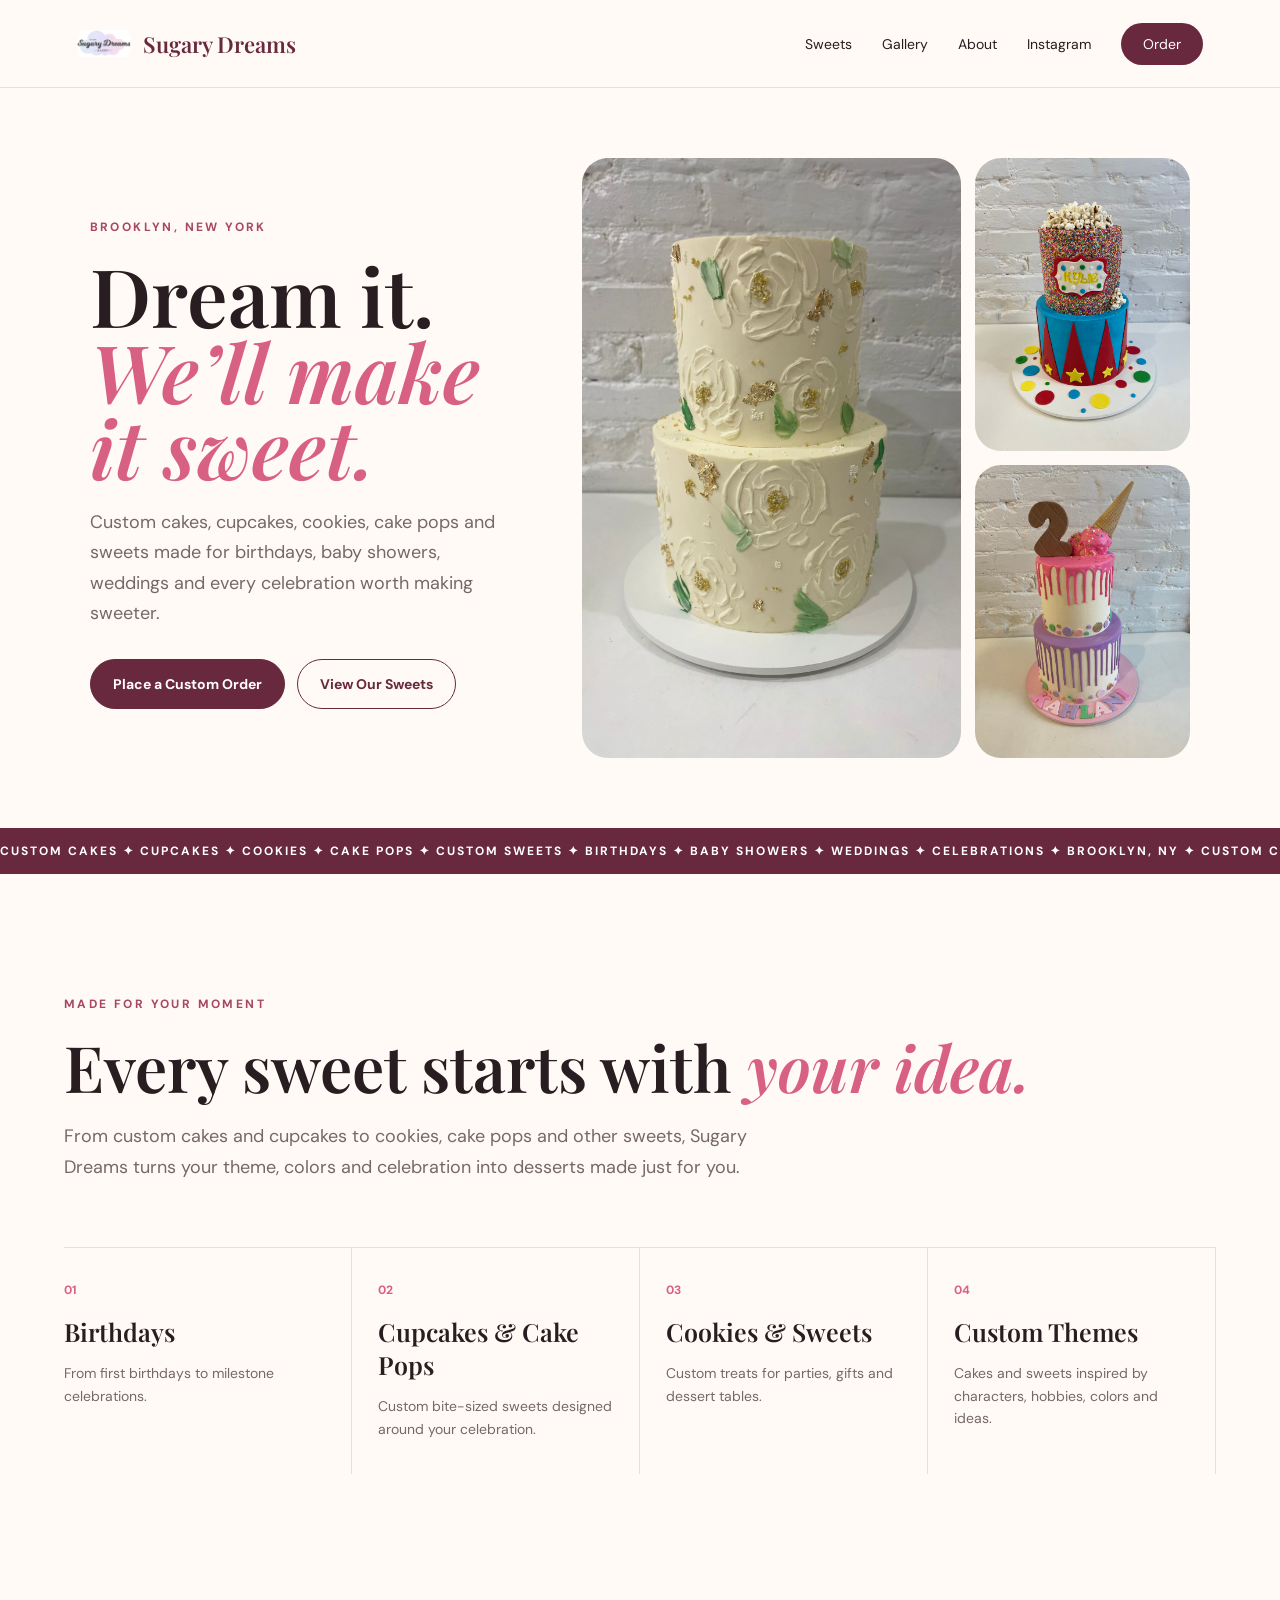
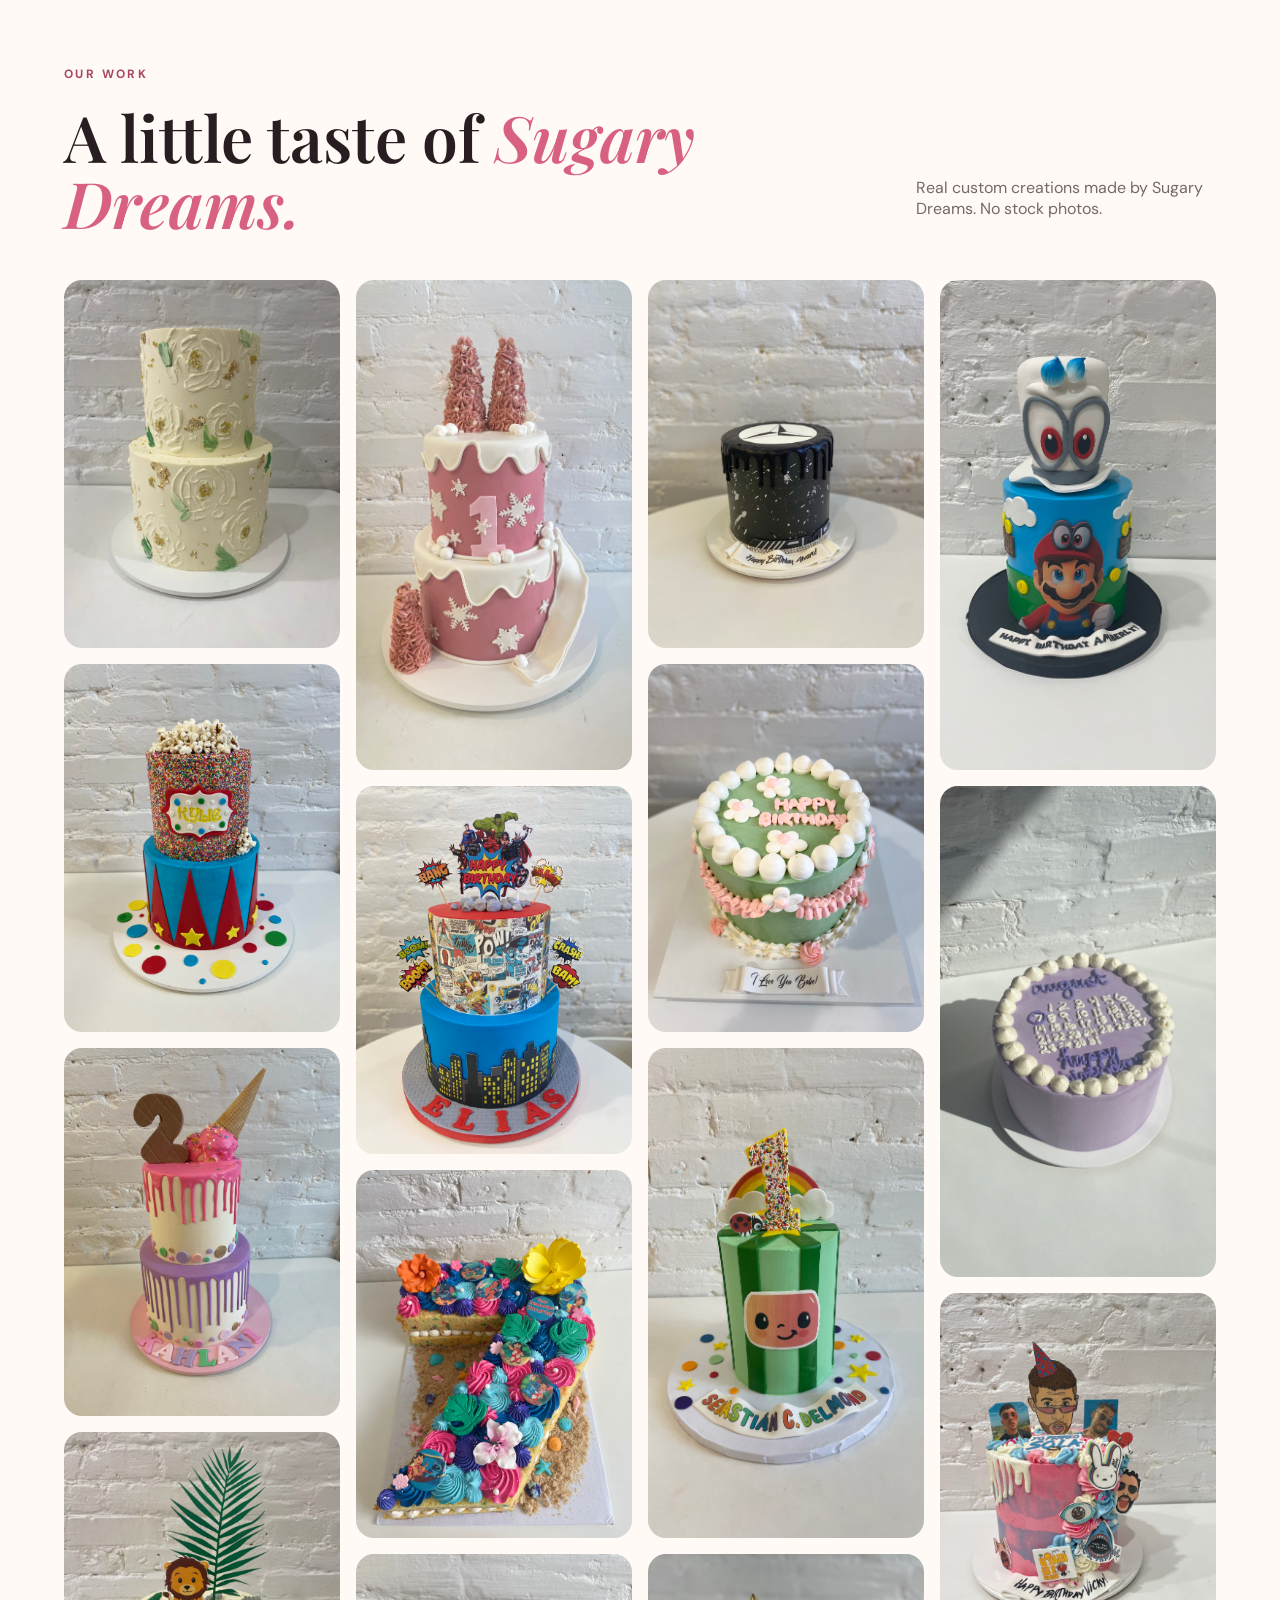
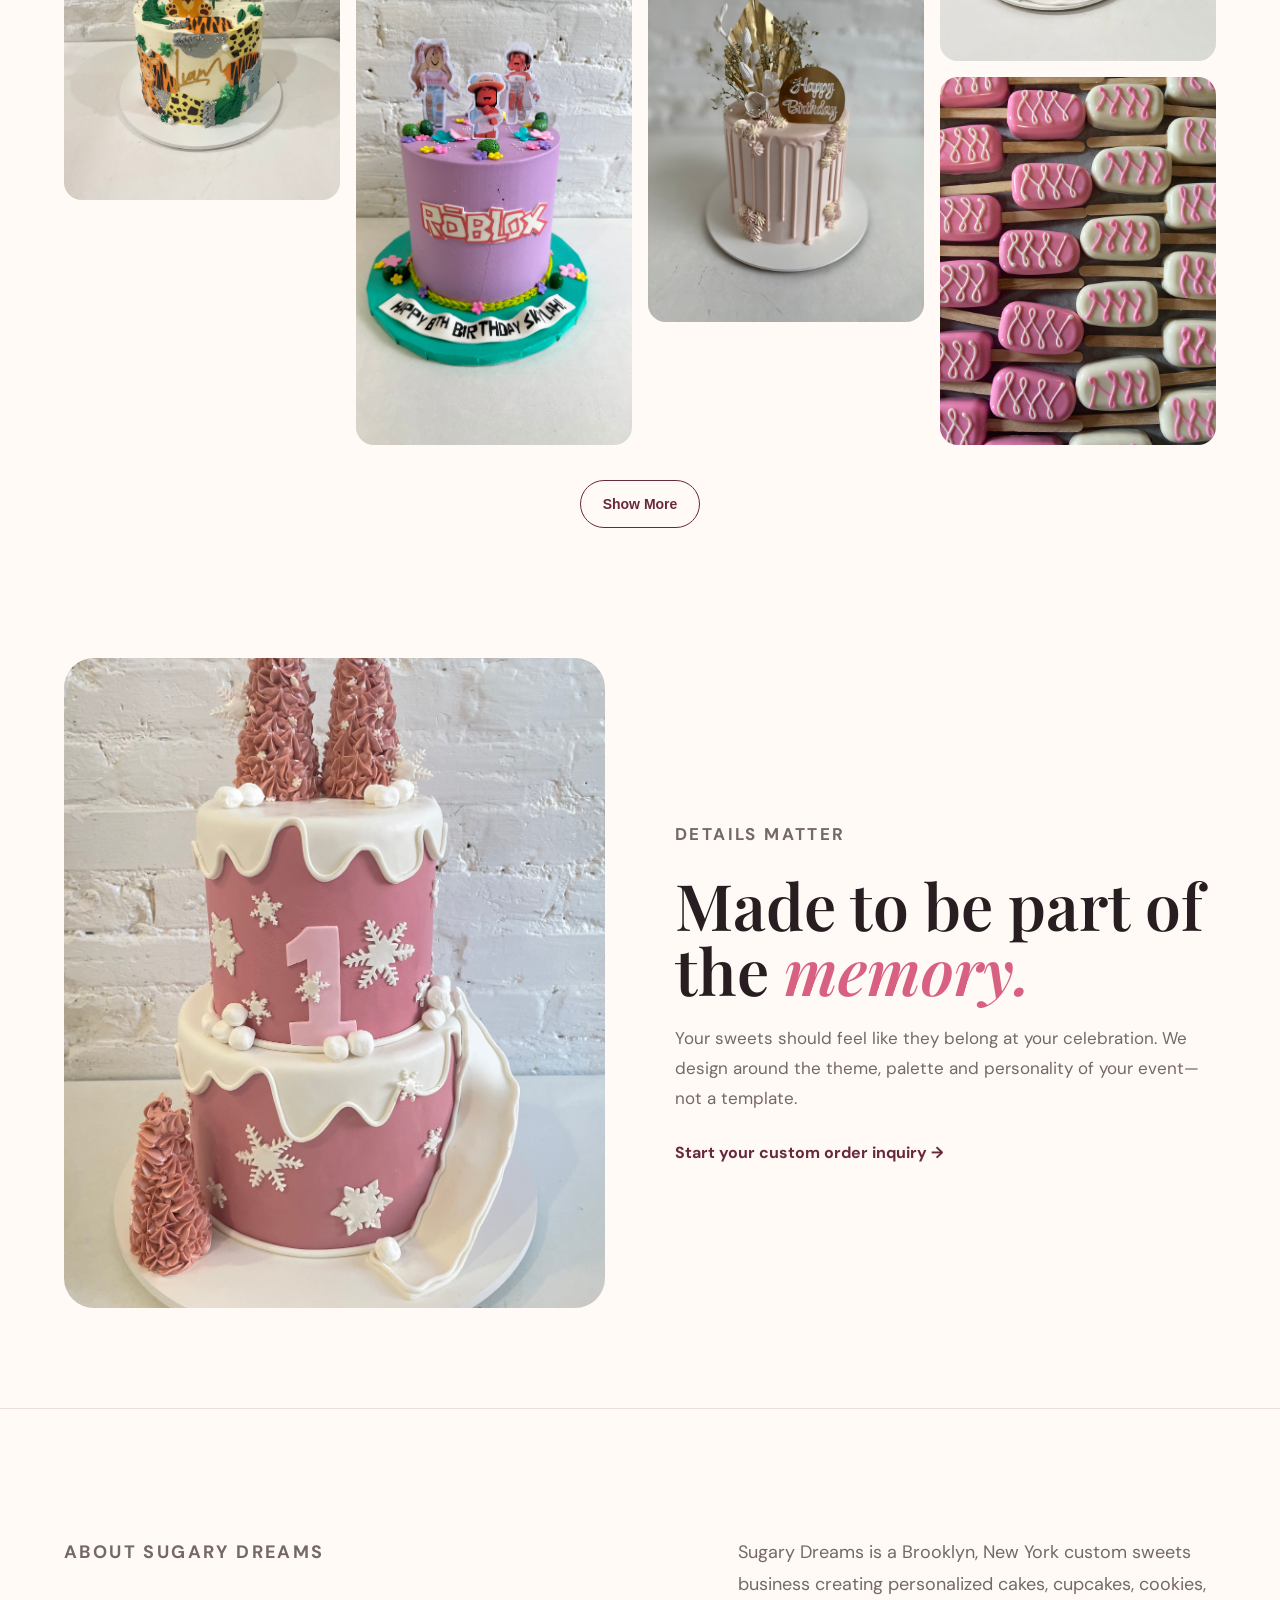
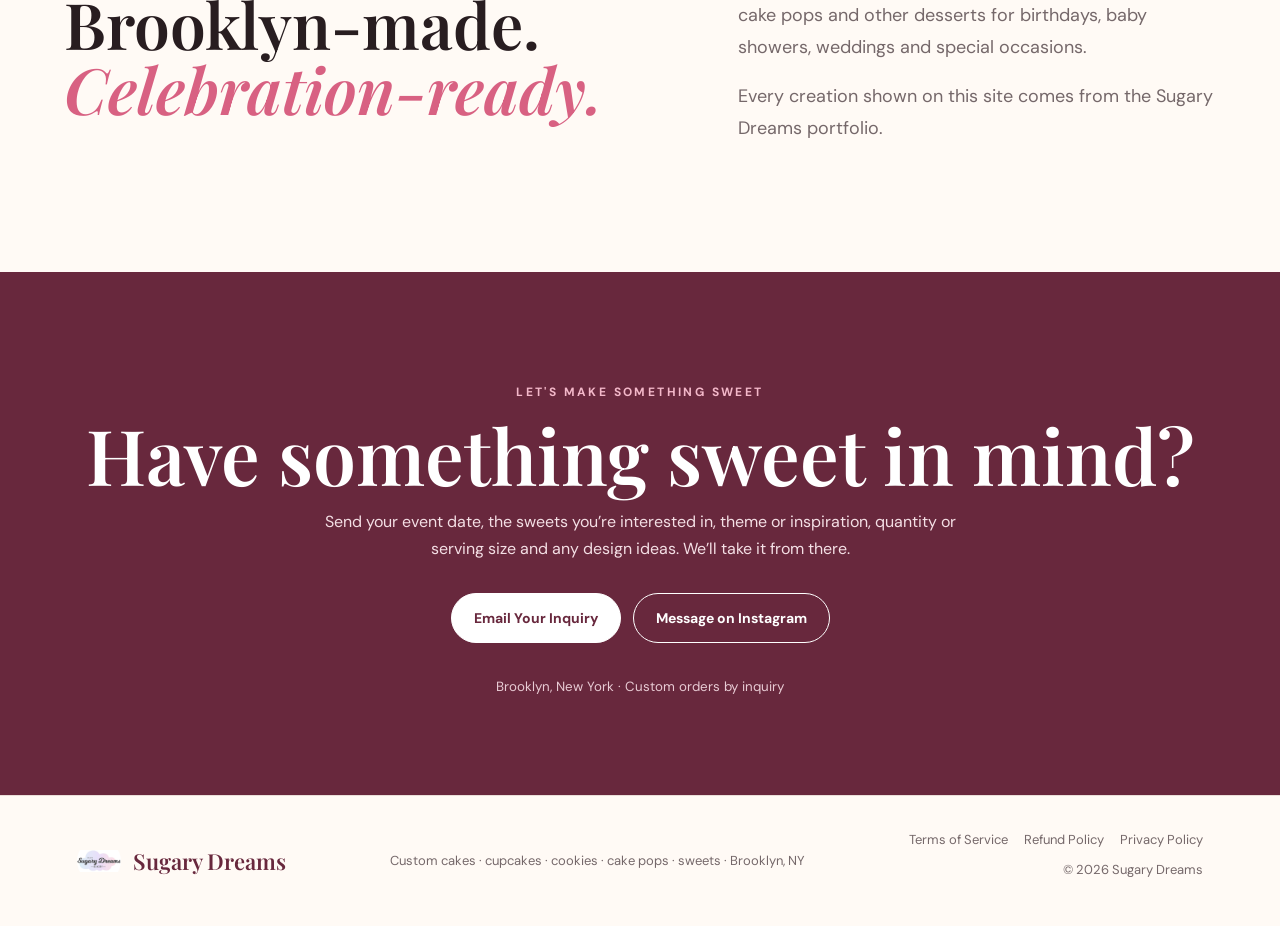
==== commit bbb93861: "only updated v2 not change much" ====
--- a/index.html
+++ b/index.html
@@ -3,74 +3,82 @@
 <head>
   <meta charset="utf-8">
   <meta name="viewport" content="width=device-width,initial-scale=1">
-  <meta name="description" content="Sugary Dreams creates custom cakes, cupcakes, cookies, cake pops and sweets for birthdays, weddings, baby showers and celebrations in Brooklyn, New York.">
-  <title>Sugary Dreams | Custom Sweets in Brooklyn, NY</title>
+  <meta name="description" content="Sugary Dreams creates custom cakes, cupcakes, cookies, cake pops and custom sweets for birthdays, baby showers, weddings and celebrations in Brooklyn, New York.">
+  <title>Sugary Dreams | Custom Cakes & Sweets in Brooklyn, NY</title>
   <link rel="preconnect" href="https://fonts.googleapis.com">
   <link rel="preconnect" href="https://fonts.gstatic.com" crossorigin>
-  <link href="https://fonts.googleapis.com/css2?family=DM+Sans:wght@400;500;600;700&family=Playfair+Display:ital,wght@0,600;0,700;1,600&display=swap" rel="stylesheet">
+  <link href="https://fonts.googleapis.com/css2?family=DM+Sans:wght@400;500;600;700&family=Playfair+Display:ital,wght@0,600;1,600&display=swap" rel="stylesheet">
   <link rel="stylesheet" href="styles.css">
 </head>
 <body>
 <header class="site-header">
-  <a class="brand" href="#top" aria-label="Sugary Dreams home">
-    <img src="Sugary Dreams.jpg" alt="Sugary Dreams logo" onerror="this.style.display='none'">
+  <a class="brand" href="#home" aria-label="Sugary Dreams home">
+    <img src="Sugary%20Dreams.jpg" alt="Sugary Dreams logo">
     <span>Sugary Dreams</span>
   </a>
-  <button class="menu" aria-label="Open navigation" aria-expanded="false">Menu</button>
-  <nav>
-    <a href="#sweets">Sweets</a><a href="#gallery">Gallery</a><a href="#about">About</a><a href="#contact">Contact</a>
+  <button class="menu-button" aria-label="Open navigation" aria-expanded="false">Menu</button>
+  <nav class="nav" aria-label="Main navigation">
+    <a href="#sweets">Sweets</a><a href="#gallery">Gallery</a><a href="#about">About</a>
+    <a href="https://www.instagram.com/sugaryydreams/?hl=en" target="_blank" rel="noopener">Instagram</a>
     <a class="pill" href="#order">Order</a>
   </nav>
 </header>
 
-<div class="ticker" aria-label="Sugary Dreams specialties">
-  <div class="ticker-track">
-    <div class="ticker-group">CUSTOM CAKES ✦ CUPCAKES ✦ COOKIES ✦ CAKE POPS ✦ CUSTOM SWEETS ✦ BIRTHDAYS ✦ BABY SHOWERS ✦ WEDDINGS ✦ CELEBRATIONS ✦ BROOKLYN, NY ✦</div>
-    <div class="ticker-group" aria-hidden="true">CUSTOM CAKES ✦ CUPCAKES ✦ COOKIES ✦ CAKE POPS ✦ CUSTOM SWEETS ✦ BIRTHDAYS ✦ BABY SHOWERS ✦ WEDDINGS ✦ CELEBRATIONS ✦ BROOKLYN, NY ✦</div>
-  </div>
-</div>
-
-<main id="top">
-<section class="hero">
+<main>
+<section class="hero" id="home">
   <div class="hero-copy">
     <p class="eyebrow">BROOKLYN, NEW YORK</p>
     <h1>Dream it.<br><em>We’ll make it sweet.</em></h1>
-    <p class="lead">Custom cakes, cupcakes, cookies, cake pops and sweets made for birthdays, baby showers, weddings and every celebration worth making sweeter.</p>
-    <div class="actions"><a class="button" href="#order">Place a Custom Order</a><a class="button secondary" href="#gallery">View Our Sweets</a></div>
+    <p class="lede">Custom cakes, cupcakes, cookies, cake pops and sweets made for birthdays, baby showers, weddings and every celebration worth making sweeter.</p>
+    <div class="actions"><a class="button primary" href="#order">Place a Custom Order</a><a class="button secondary" href="#gallery">View Our Sweets</a></div>
   </div>
-  <div class="hero-image"><img src="images/cakes/IMG_1589.jpeg" alt="Custom celebration cake by Sugary Dreams"></div>
+  <div class="hero-grid" aria-label="Featured Sugary Dreams cakes">
+    <img class="hero-main" src="images/IMG_6357.jpeg" alt="Elegant two-tier floral cake by Sugary Dreams">
+    <img src="images/IMG_4657.jpeg" alt="Colorful circus themed cake by Sugary Dreams">
+    <img src="images/IMG_7768.jpeg" alt="Two-tier ice cream themed cake by Sugary Dreams">
+  </div>
 </section>
 
-<section class="intro" id="sweets">
+<div class="marquee" aria-hidden="true"><div><span>CUSTOM CAKES ✦ CUPCAKES ✦ COOKIES ✦ CAKE POPS ✦ CUSTOM SWEETS ✦ BIRTHDAYS ✦ BABY SHOWERS ✦ WEDDINGS ✦ CELEBRATIONS ✦ BROOKLYN, NY ✦&nbsp;</span><span>CUSTOM CAKES ✦ CUPCAKES ✦ COOKIES ✦ CAKE POPS ✦ CUSTOM SWEETS ✦ BIRTHDAYS ✦ BABY SHOWERS ✦ WEDDINGS ✦ CELEBRATIONS ✦ BROOKLYN, NY ✦&nbsp;</span></div></div>
+
+<section class="section intro" id="sweets">
   <p class="eyebrow">MADE FOR YOUR MOMENT</p>
-  <h2>More than cakes.</h2>
-  <p>From a single custom dessert to a full celebration spread, Sugary Dreams turns your ideas into sweets made just for you.</p>
-  <div class="categories"><span>Custom Cakes</span><span>Cupcakes</span><span>Cookies</span><span>Cake Pops</span><span>Custom Sweets</span><span>Celebration Desserts</span></div>
+  <h2>Every sweet starts with <em>your idea.</em></h2>
+  <p>From custom cakes and cupcakes to cookies, cake pops and other sweets, Sugary Dreams turns your theme, colors and celebration into desserts made just for you.</p>
+  <div class="categories">
+    <article><span>01</span><h3>Birthdays</h3><p>From first birthdays to milestone celebrations.</p></article>
+    <article><span>02</span><h3>Cupcakes & Cake Pops</h3><p>Custom bite-sized sweets designed around your celebration.</p></article>
+    <article><span>03</span><h3>Cookies & Sweets</h3><p>Custom treats for parties, gifts and dessert tables.</p></article>
+    <article><span>04</span><h3>Custom Themes</h3><p>Cakes and sweets inspired by characters, hobbies, colors and ideas.</p></article>
+  </div>
 </section>
 
-<section id="gallery" class="gallery-section">
-  <div class="section-heading"><div><p class="eyebrow">OUR WORK</p><h2>Made from a dream.</h2></div><p>Every order is custom. Browse a selection of sweets we’ve created for real celebrations.</p></div>
+<section class="section gallery-section" id="gallery">
+  <div class="section-heading"><div><p class="eyebrow">OUR WORK</p><h2>A little taste of <em>Sugary Dreams.</em></h2></div><p>Real custom creations made by Sugary Dreams. No stock photos.</p></div>
   <div class="gallery" id="galleryGrid"></div>
+  <button class="button secondary load-more" id="loadMore">Show More</button>
 </section>
 
-<section id="about" class="about">
-  <div><p class="eyebrow">ABOUT SUGARY DREAMS</p><h2>Sweet ideas, made personal.</h2></div>
-  <div><p>Sugary Dreams is a Brooklyn-based custom sweets business creating desserts for birthdays, weddings, baby showers and celebrations of every kind.</p><p>Bring us your theme, colors or inspiration. We’ll help turn it into something memorable—and delicious.</p></div>
+<section class="feature">
+  <img src="images/IMG_9196.jpeg" alt="Pink winter first birthday cake by Sugary Dreams">
+  <div><p class="eyebrow">DETAILS MATTER</p><h2>Made to be part of the <em>memory.</em></h2><p>Your sweets should feel like they belong at your celebration. We design around the theme, palette and personality of your event—not a template.</p><a class="text-link" href="#order">Start your custom order inquiry →</a></div>
 </section>
 
-<section id="order" class="order">
-  <p class="eyebrow">READY TO CELEBRATE?</p><h2>Tell us what you’re dreaming of.</h2>
-  <p>For custom orders, include your event date, dessert type, serving quantity, theme, colors and any inspiration you have.</p>
-  <a class="button light" href="mailto:?subject=Sugary%20Dreams%20Custom%20Order%20Inquiry">Start Your Order</a>
-  <p class="small">Replace the email link above with the bakery’s preferred email, order form or Instagram DM link.</p>
+<section class="section about" id="about">
+  <div><p class="eyebrow">ABOUT SUGARY DREAMS</p><h2>Brooklyn-made.<br><em>Celebration-ready.</em></h2></div>
+  <div><p>Sugary Dreams is a Brooklyn, New York custom sweets business creating personalized cakes, cupcakes, cookies, cake pops and other desserts for birthdays, baby showers, weddings and special occasions.</p><p>Every creation shown on this site comes from the Sugary Dreams portfolio.</p></div>
+</section>
+
+<section class="order" id="order">
+  <p class="eyebrow">LET'S MAKE SOMETHING SWEET</p>
+  <h2>Have something sweet in mind?</h2>
+  <p>Send your event date, the sweets you’re interested in, theme or inspiration, quantity or serving size and any design ideas. We’ll take it from there.</p>
+  <div class="actions center"><a class="button light" href="mailto:aurora.ap99@gmail.com?subject=Sugary%20Dreams%20Custom%20Order%20Inquiry">Email Your Inquiry</a><a class="button outline-light" href="https://www.instagram.com/sugaryydreams/?hl=en" target="_blank" rel="noopener">Message on Instagram</a></div>
+  <small>Brooklyn, New York · Custom orders by inquiry</small>
 </section>
 </main>
 
-<footer id="contact">
-  <div class="footer-brand"><strong>Sugary Dreams</strong><span>Brooklyn, New York</span></div>
-  <div class="footer-links"><a href="#gallery">Gallery</a><a href="#order">Order</a><a href="terms.html">Terms of Service</a><a href="refund-policy.html">Refund Policy</a><a href="privacy.html">Privacy Policy</a></div>
-  <p>© <span id="year"></span> Sugary Dreams. All rights reserved.</p>
-</footer>
+<footer><a class="brand" href="#home"><img src="Sugary%20Dreams.jpg" alt=""><span>Sugary Dreams</span></a><p>Custom cakes · cupcakes · cookies · cake pops · sweets · Brooklyn, NY</p><div class="footer-right"><div class="policy-links"><a href="terms.html">Terms of Service</a><a href="refund-policy.html">Refund Policy</a><a href="privacy.html">Privacy Policy</a></div><p>© <span id="year"></span> Sugary Dreams</p></div></footer>
 <script src="script.js"></script>
 </body>
-</html>
+</html>
--- a/styles.css
+++ b/styles.css
@@ -1,2 +1,15 @@
-:root{--cream:#fffaf6;--wine:#6d263c;--rose:#cf5e7e;--ink:#2b2022;--muted:#765f65;--line:#eadbdc;--white:#fff}*{box-sizing:border-box}html{scroll-behavior:smooth}body{margin:0;background:var(--cream);color:var(--ink);font-family:"DM Sans",sans-serif}img{display:block;width:100%}a{color:inherit;text-decoration:none}.site-header{height:92px;padding:0 max(5vw,24px);display:flex;align-items:center;justify-content:space-between;border-bottom:1px solid var(--line);position:sticky;top:0;background:rgba(255,250,246,.95);backdrop-filter:blur(10px);z-index:20}.brand{display:flex;align-items:center;gap:12px;font-family:"Playfair Display",serif;font-size:26px;font-weight:700;color:var(--wine)}.brand img{width:54px;height:54px;object-fit:contain}.site-header nav{display:flex;align-items:center;gap:30px;font-size:14px}.pill,.button{display:inline-block;background:var(--wine);color:#fff;border-radius:999px;padding:14px 22px;font-weight:700}.pill{padding:11px 19px}.menu{display:none;border:0;background:none;font:inherit}.ticker{width:100%;overflow:hidden;background:var(--wine);color:#fff;white-space:nowrap}.ticker-track{display:flex;width:max-content;animation:ticker 32s linear infinite}.ticker-group{flex:none;padding:14px 0;font-size:12px;font-weight:700;letter-spacing:2px;padding-right:2rem}@keyframes ticker{to{transform:translateX(-50%)}}.hero{max-width:1450px;margin:auto;display:grid;grid-template-columns:.9fr 1.1fr;gap:70px;align-items:center;padding:90px 6vw}.eyebrow{color:var(--rose);font-weight:700;letter-spacing:2.2px;font-size:12px}.hero h1,.intro h2,.section-heading h2,.about h2,.order h2{font-family:"Playfair Display",serif}.hero h1{font-size:clamp(58px,7vw,112px);line-height:.92;margin:24px 0}.hero h1 em{color:var(--rose);font-weight:600}.lead{font-size:18px;line-height:1.7;color:var(--muted);max-width:610px}.actions{display:flex;gap:12px;margin-top:30px}.button.secondary{background:transparent;color:var(--wine);border:1px solid #cbb3ba}.hero-image img{height:min(720px,70vh);object-fit:cover;border-radius:220px 220px 28px 28px}.intro{text-align:center;padding:100px 6vw;max-width:1100px;margin:auto}.intro h2,.section-heading h2,.about h2,.order h2{font-size:clamp(42px,5vw,72px);margin:10px 0 20px}.intro>p:not(.eyebrow){font-size:18px;color:var(--muted);max-width:700px;margin:0 auto 35px;line-height:1.7}.categories{display:flex;flex-wrap:wrap;justify-content:center;gap:10px}.categories span{border:1px solid var(--line);border-radius:999px;padding:11px 17px;background:#fff}.gallery-section{padding:90px 5vw;background:#fff}.section-heading{display:flex;justify-content:space-between;align-items:end;gap:40px;max-width:1450px;margin:0 auto 45px}.section-heading>p{max-width:450px;color:var(--muted);line-height:1.7}.gallery{max-width:1450px;margin:auto;columns:4 260px;column-gap:16px}.gallery figure{margin:0 0 16px;break-inside:avoid;overflow:hidden;border-radius:18px;background:#f4ecea}.gallery img{width:100%;height:auto;transition:transform .45s ease}.gallery figure:hover img{transform:scale(1.025)}.about{max-width:1250px;margin:auto;padding:120px 6vw;display:grid;grid-template-columns:1fr 1fr;gap:80px}.about>div:last-child{font-size:18px;line-height:1.8;color:var(--muted);padding-top:45px}.order{text-align:center;background:var(--wine);color:#fff;padding:110px 6vw}.order .eyebrow{color:#f3b6c7}.order p{max-width:680px;margin:0 auto 30px;line-height:1.7;color:#f3dfe5}.button.light{background:#fff;color:var(--wine)}.small{font-size:11px!important;opacity:.7;margin-top:18px!important}footer{padding:50px 5vw 30px;display:grid;grid-template-columns:1fr auto;gap:30px;border-top:1px solid var(--line)}.footer-brand{display:flex;flex-direction:column}.footer-brand strong{font-family:"Playfair Display",serif;font-size:26px;color:var(--wine)}.footer-brand span,footer p{color:var(--muted);font-size:13px}.footer-links{display:flex;flex-wrap:wrap;gap:20px;font-size:13px}footer>p{grid-column:1/-1;border-top:1px solid var(--line);padding-top:20px}.policy{max-width:850px;margin:0 auto;padding:80px 24px 120px}.policy h1{font:700 clamp(44px,6vw,72px)/1 "Playfair Display",serif;color:var(--wine)}.policy h2{font:700 24px "Playfair Display",serif;margin-top:40px}.policy p,.policy li{line-height:1.75;color:var(--muted)}.policy .back{color:var(--wine);font-weight:700}@media(max-width:800px){.site-header{height:76px}.brand{font-size:21px}.brand img{width:42px;height:42px}.menu{display:block}.site-header nav{display:none;position:absolute;top:76px;left:0;right:0;background:var(--cream);padding:24px;flex-direction:column;border-bottom:1px solid var(--line)}.site-header nav.open{display:flex}.hero{grid-template-columns:1fr;padding:65px 24px;gap:45px}.hero-image{order:-1}.hero-image img{height:480px}.actions{flex-direction:column;align-items:flex-start}.section-heading,.about{display:block}.gallery-section{padding:70px 16px}.gallery{columns:2 150px;column-gap:10px}.gallery figure{margin-bottom:10px;border-radius:12px}.about{padding:80px 24px}.order{padding:85px 24px}footer{display:block}.footer-links{margin:28px 0}.ticker-track{animation-duration:24s}}
-@media(prefers-reduced-motion:reduce){.ticker-track{animation-play-state:paused}html{scroll-behavior:auto}}
+:root{--cream:#fffaf5;--paper:#fffdf9;--wine:#68283d;--rose:#d86182;--ink:#281d20;--muted:#75686a;--line:#eaded8}
+*{box-sizing:border-box}html{scroll-behavior:smooth}body{margin:0;background:var(--cream);color:var(--ink);font-family:"DM Sans",sans-serif}img{display:block;max-width:100%}a{color:inherit;text-decoration:none}
+.site-header{height:88px;padding:0 clamp(24px,6vw,110px);display:flex;align-items:center;justify-content:space-between;border-bottom:1px solid var(--line);background:rgba(255,250,245,.96);position:sticky;top:0;z-index:20}
+.brand{display:flex;align-items:center;gap:12px;font:600 22px "Playfair Display",serif;color:var(--wine)}.brand img{width:54px;height:54px;object-fit:contain;border-radius:50%}.nav{display:flex;align-items:center;gap:30px;font-size:14px}.nav a:hover{color:var(--rose)}.pill{background:var(--wine);color:#fff!important;padding:12px 22px;border-radius:999px}.menu-button{display:none;background:none;border:0;font:600 14px inherit}
+.hero{max-width:1500px;margin:auto;min-height:720px;padding:70px clamp(24px,7vw,120px);display:grid;grid-template-columns:.82fr 1.18fr;gap:70px;align-items:center}.eyebrow{font-size:12px;letter-spacing:2.4px;font-weight:700;color:#a84663}.hero h1,.section h2,.feature h2,.order h2{font:600 clamp(54px,6.3vw,98px)/.94 "Playfair Display",serif;margin:22px 0}.hero h1 em,.section h2 em,.feature h2 em{color:var(--rose);font-weight:600}.lede{font-size:18px;line-height:1.7;color:var(--muted);max-width:560px}.actions{display:flex;gap:12px;margin-top:30px;flex-wrap:wrap}.button{display:inline-flex;align-items:center;justify-content:center;padding:15px 22px;border-radius:999px;font-weight:700;font-size:14px;border:1px solid var(--wine);cursor:pointer;background:transparent}.primary{background:var(--wine);color:#fff}.secondary{color:var(--wine)}.button:hover{transform:translateY(-1px)}
+.hero-grid{height:600px;display:grid;grid-template-columns:1.5fr .85fr;grid-template-rows:1fr 1fr;gap:14px}.hero-grid img{width:100%;height:100%;object-fit:cover;border-radius:26px}.hero-main{grid-row:1/3}
+.marquee{overflow:hidden;background:var(--wine);color:#fff;padding:15px 0}.marquee>div{display:flex;width:max-content;animation:scroll 28s linear infinite}.marquee span{font-size:12px;letter-spacing:2px;font-weight:700;white-space:nowrap}@keyframes scroll{to{transform:translateX(-50%)}}
+.section{max-width:1320px;margin:auto;padding:110px clamp(24px,5vw,70px)}.section h2,.feature h2{font-size:clamp(44px,5vw,72px);line-height:1.02}.intro>p:not(.eyebrow){max-width:720px;font-size:18px;color:var(--muted);line-height:1.7}.categories{display:grid;grid-template-columns:repeat(4,1fr);margin-top:65px;border-top:1px solid var(--line)}.categories article{padding:30px 26px 20px 0;border-right:1px solid var(--line)}.categories article+article{padding-left:26px}.categories span{font-size:12px;color:var(--rose);font-weight:700}.categories h3{font:600 25px "Playfair Display",serif;margin:16px 0 8px}.categories p{font-size:14px;color:var(--muted);line-height:1.6}
+.gallery-section{padding-top:70px}.section-heading{display:flex;align-items:end;justify-content:space-between;gap:40px;margin-bottom:45px}.section-heading h2{margin-bottom:0}.section-heading>p{max-width:300px;color:var(--muted)}.gallery{columns:4 240px;column-gap:16px}.gallery figure{break-inside:avoid;margin:0 0 16px;overflow:hidden;border-radius:18px;background:#eee}.gallery img{width:100%;height:auto;transition:transform .35s}.gallery figure:hover img{transform:scale(1.025)}.load-more{display:flex;margin:35px auto 0}
+.feature{max-width:1320px;margin:20px auto 100px;padding:0 clamp(24px,5vw,70px);display:grid;grid-template-columns:1fr 1fr;gap:70px;align-items:center}.feature img{width:100%;height:650px;object-fit:cover;border-radius:30px}.feature p{color:var(--muted);line-height:1.75;font-size:17px}.text-link{display:inline-block;margin-top:12px;color:var(--wine);font-weight:700}
+.about{display:grid;grid-template-columns:1.1fr .9fr;gap:90px;border-top:1px solid var(--line)}.about p{font-size:18px;line-height:1.75;color:var(--muted)}
+.order{text-align:center;background:var(--wine);color:#fff;padding:100px 24px}.order .eyebrow{color:#f3b8c9}.order h2{font-size:clamp(48px,6vw,82px);margin:18px 0}.order>p:not(.eyebrow){max-width:660px;margin:0 auto;color:#f4dfe5;line-height:1.7}.center{justify-content:center}.light{background:#fff;color:var(--wine);border-color:#fff}.outline-light{color:#fff;border-color:#fff}.order small{display:block;margin-top:35px;color:#e8cbd4}
+footer{padding:35px clamp(24px,6vw,110px);display:flex;align-items:center;justify-content:space-between;gap:25px;border-top:1px solid var(--line);font-size:13px;color:var(--muted)}footer .brand img{width:44px;height:44px}
+@media(max-width:900px){.site-header{height:76px}.brand span{font-size:19px}.brand img{width:46px;height:46px}.menu-button{display:block}.nav{display:none;position:absolute;top:76px;left:0;right:0;padding:25px;background:var(--paper);border-bottom:1px solid var(--line);flex-direction:column;align-items:flex-start}.nav.open{display:flex}.hero{grid-template-columns:1fr;padding-top:50px}.hero-grid{height:560px}.categories{grid-template-columns:1fr 1fr}.feature,.about{grid-template-columns:1fr}.feature img{height:auto}.section-heading{display:block}.section-heading>p{max-width:none}.about{gap:20px}footer{flex-direction:column;text-align:center}}
+@media(max-width:560px){.hero{min-height:auto;gap:45px}.hero h1{font-size:58px}.hero-grid{height:480px;grid-template-columns:1fr 1fr;grid-template-rows:1.4fr .8fr}.hero-main{grid-column:1/3;grid-row:auto}.categories{grid-template-columns:1fr}.categories article,.categories article+article{padding:24px 0;border-right:0;border-bottom:1px solid var(--line)}.section{padding-top:80px;padding-bottom:80px}.gallery{columns:2 145px}.feature{gap:35px;margin-bottom:70px}.order{padding:80px 24px}}.footer-right{text-align:right}.policy-links{display:flex;gap:16px;justify-content:flex-end;flex-wrap:wrap;margin-bottom:7px}.policy-links a:hover{color:var(--wine);text-decoration:underline}.policy-page{max-width:900px;margin:0 auto;padding:80px 24px 110px}.policy-page h1{font:600 clamp(46px,6vw,72px)/1 "Playfair Display",serif;margin:18px 0 24px}.policy-page h2{font:600 26px "Playfair Display",serif;margin:38px 0 12px;color:var(--wine)}.policy-page p,.policy-page li{color:var(--muted);line-height:1.75}.policy-page .notice{padding:20px 22px;border:1px solid var(--line);border-radius:16px;background:var(--paper);color:var(--ink);font-weight:600}.policy-back{display:inline-block;margin-top:36px;color:var(--wine);font-weight:700}@media(max-width:900px){.footer-right{text-align:center}.policy-links{justify-content:center}}
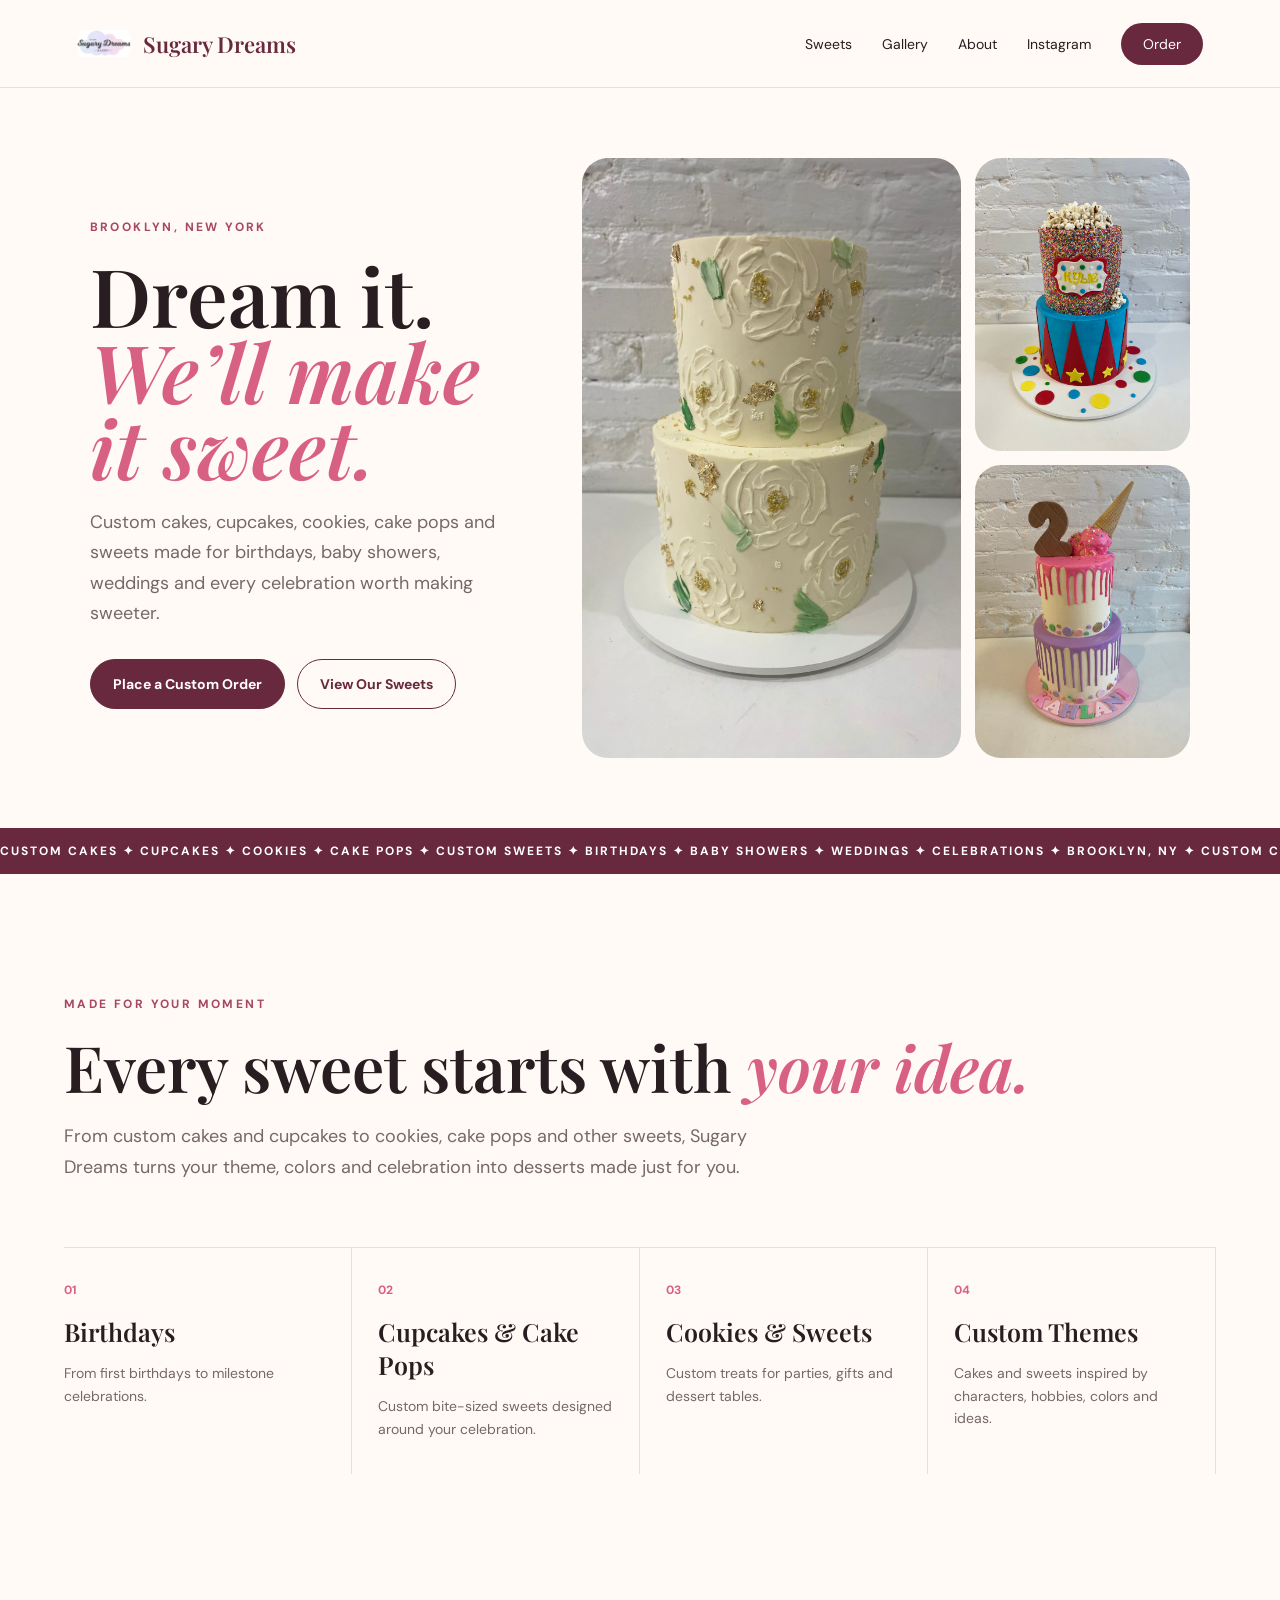
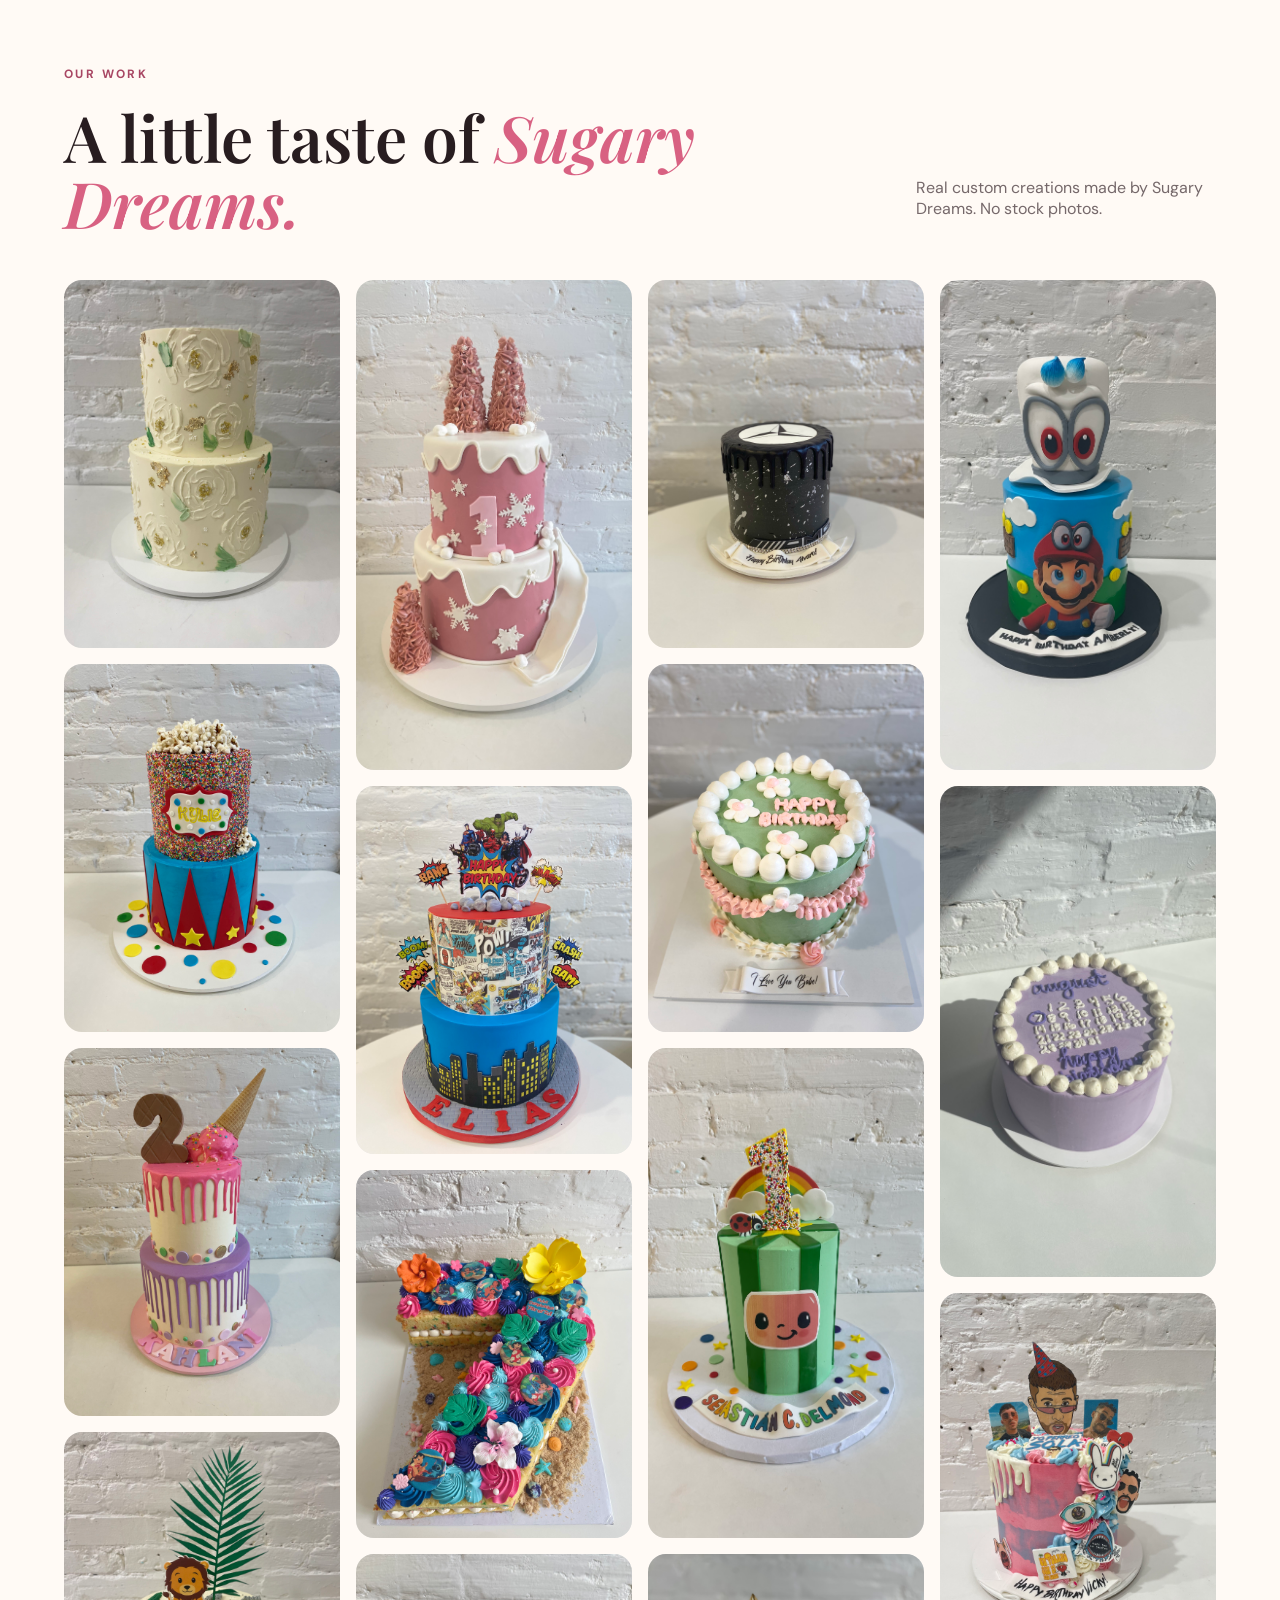
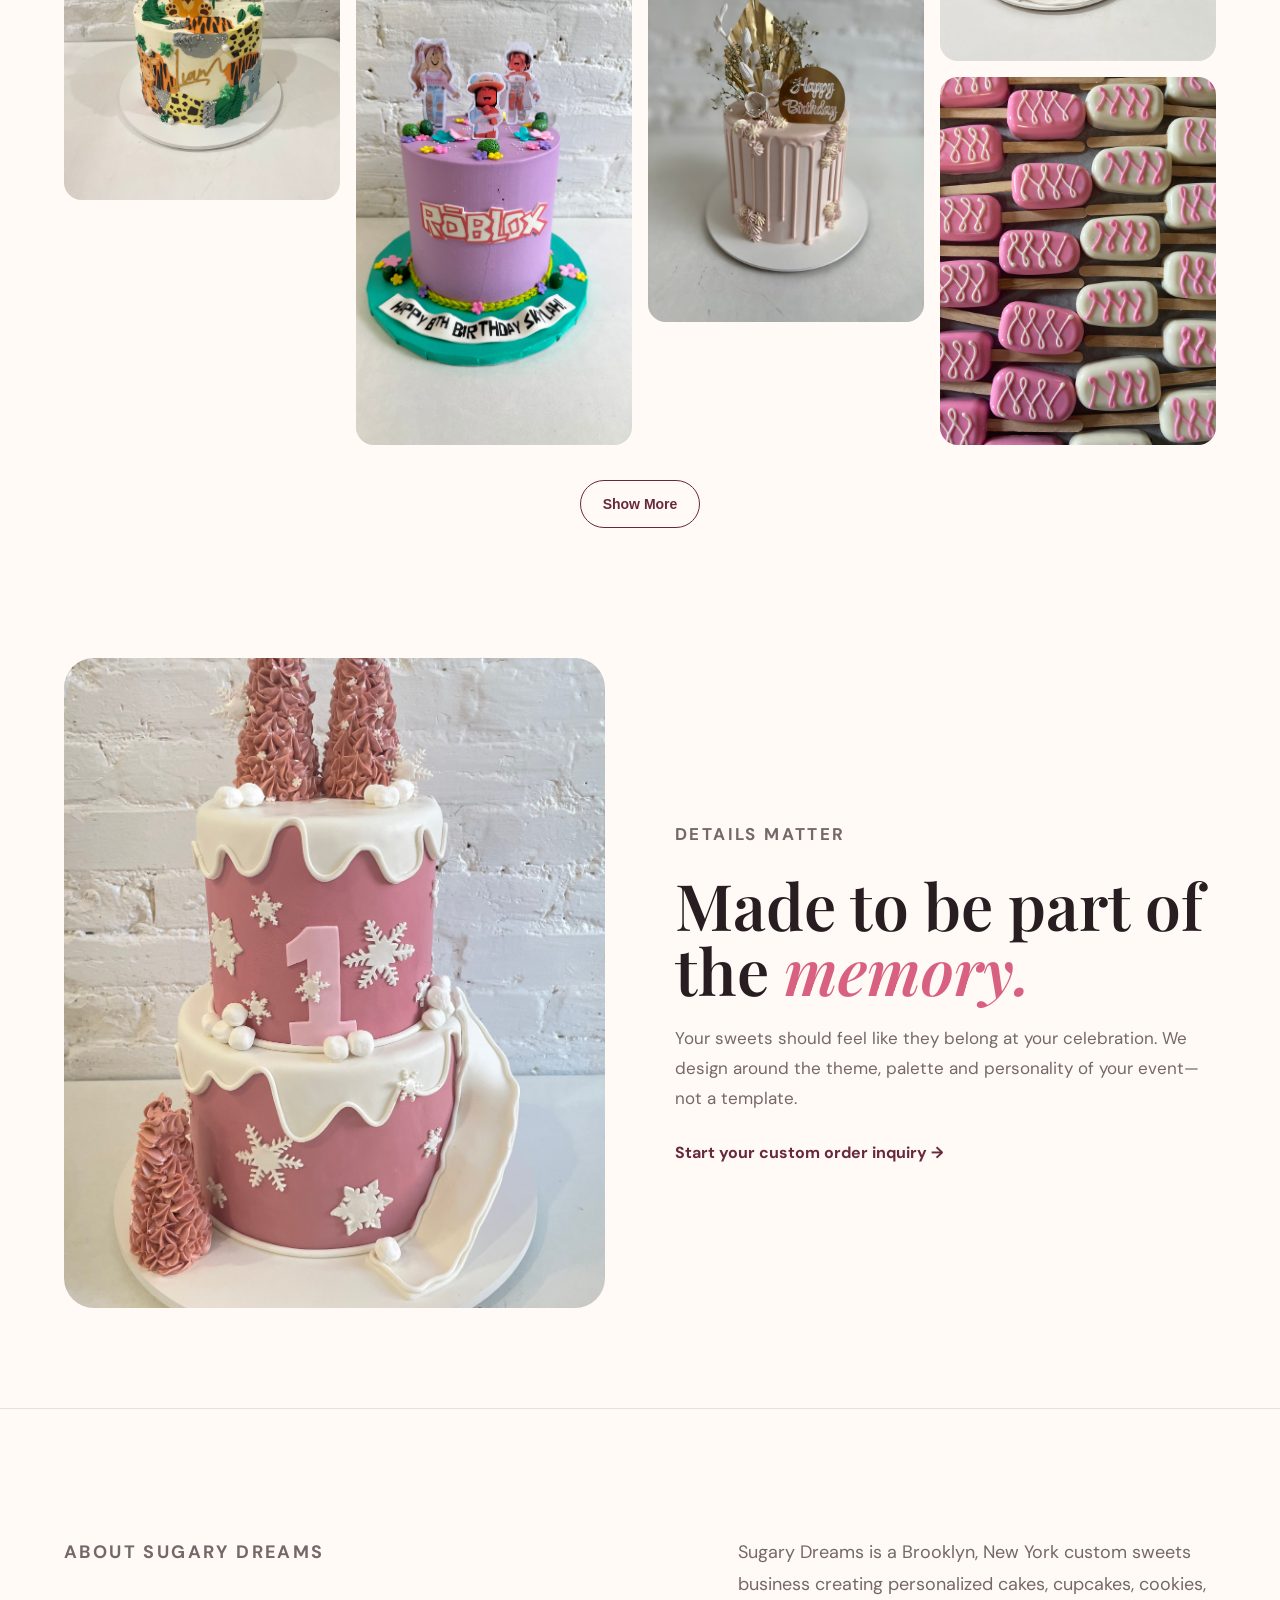
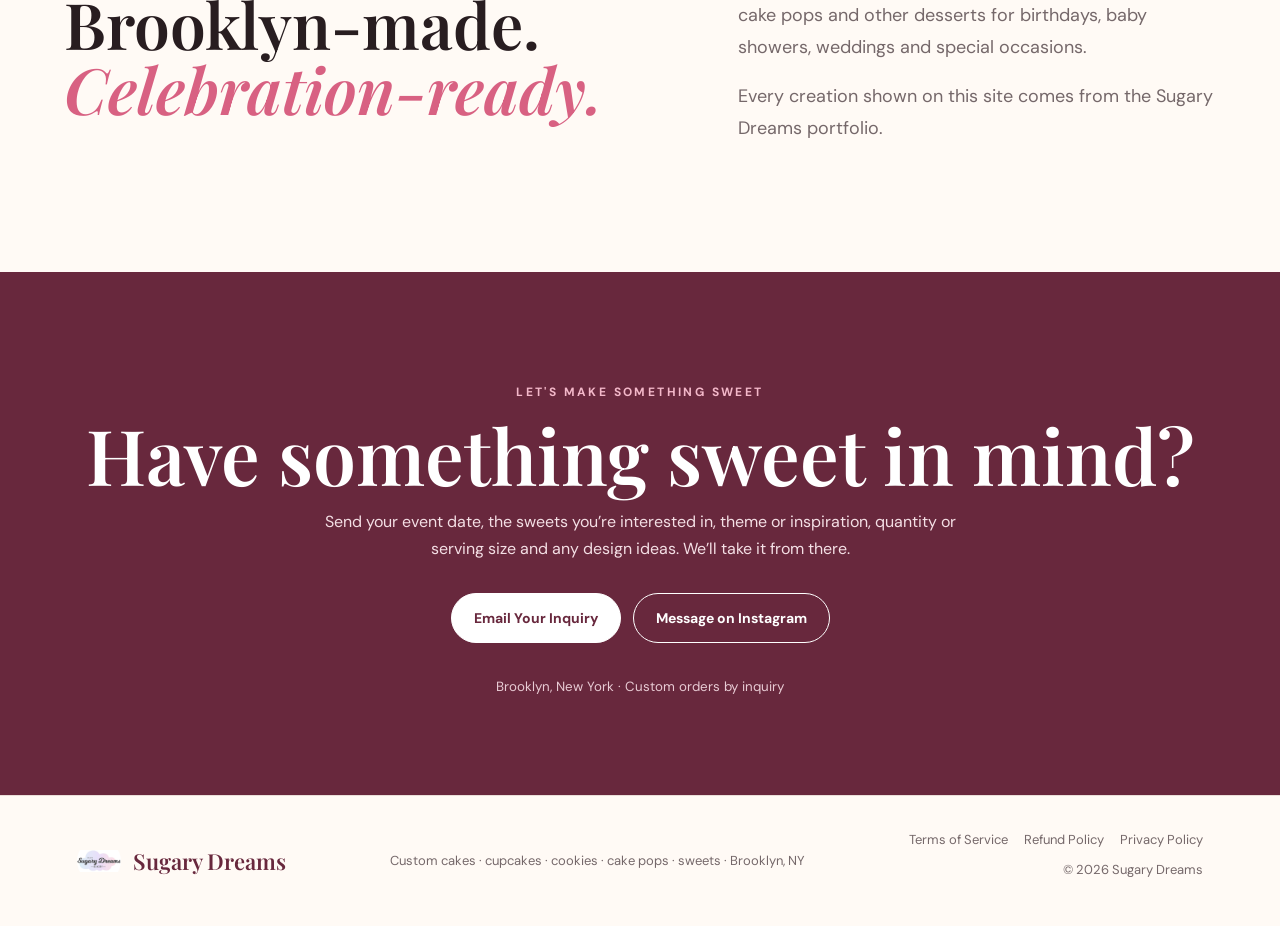
==== commit 48808146: "with the seo updates" ====
--- a/index.html
+++ b/index.html
@@ -9,6 +9,36 @@
   <link rel="preconnect" href="https://fonts.gstatic.com" crossorigin>
   <link href="https://fonts.googleapis.com/css2?family=DM+Sans:wght@400;500;600;700&family=Playfair+Display:ital,wght@0,600;1,600&display=swap" rel="stylesheet">
   <link rel="stylesheet" href="styles.css">
+  <link rel="icon" href="favicon.ico" sizes="any">
+  <link rel="icon" type="image/png" sizes="32x32" href="favicon-32x32.png">
+  <link rel="apple-touch-icon" sizes="180x180" href="apple-touch-icon.png">
+  <meta name="theme-color" content="#fffaf5">
+  <link rel="canonical" href="https://david25-svg.github.io/sugary-dreams/">
+  <meta property="og:type" content="website">
+  <meta property="og:site_name" content="Sugary Dreams">
+  <meta property="og:title" content="Sugary Dreams | Custom Cakes & Sweets in Brooklyn, NY">
+  <meta property="og:description" content="Sugary Dreams creates custom cakes, cupcakes, cookies, cake pops and custom sweets for birthdays, baby showers, weddings and celebrations in Brooklyn, New York.">
+  <meta property="og:url" content="https://david25-svg.github.io/sugary-dreams/">
+  <meta property="og:image" content="https://david25-svg.github.io/sugary-dreams/images/IMG_6357.jpeg">
+  <meta name="twitter:card" content="summary_large_image">
+  <script type="application/ld+json">
+{
+  "@context": "https://schema.org",
+  "@type": "Bakery",
+  "name": "Sugary Dreams",
+  "url": "https://david25-svg.github.io/sugary-dreams/",
+  "image": "https://david25-svg.github.io/sugary-dreams/images/IMG_6357.jpeg",
+  "logo": "https://david25-svg.github.io/sugary-dreams/Sugary%20Dreams.jpg",
+  "description": "Custom cakes, cupcakes, cookies, cake pops and custom sweets for birthdays, baby showers, weddings and celebrations in Brooklyn, New York.",
+  "areaServed": {
+    "@type": "City",
+    "name": "Brooklyn, New York"
+  },
+  "sameAs": [
+    "https://www.instagram.com/sugaryydreams/"
+  ]
+}
+  </script>
 </head>
 <body>
 <header class="site-header">
--- a/styles.css
+++ b/styles.css
@@ -13,3 +13,34 @@
 footer{padding:35px clamp(24px,6vw,110px);display:flex;align-items:center;justify-content:space-between;gap:25px;border-top:1px solid var(--line);font-size:13px;color:var(--muted)}footer .brand img{width:44px;height:44px}
 @media(max-width:900px){.site-header{height:76px}.brand span{font-size:19px}.brand img{width:46px;height:46px}.menu-button{display:block}.nav{display:none;position:absolute;top:76px;left:0;right:0;padding:25px;background:var(--paper);border-bottom:1px solid var(--line);flex-direction:column;align-items:flex-start}.nav.open{display:flex}.hero{grid-template-columns:1fr;padding-top:50px}.hero-grid{height:560px}.categories{grid-template-columns:1fr 1fr}.feature,.about{grid-template-columns:1fr}.feature img{height:auto}.section-heading{display:block}.section-heading>p{max-width:none}.about{gap:20px}footer{flex-direction:column;text-align:center}}
 @media(max-width:560px){.hero{min-height:auto;gap:45px}.hero h1{font-size:58px}.hero-grid{height:480px;grid-template-columns:1fr 1fr;grid-template-rows:1.4fr .8fr}.hero-main{grid-column:1/3;grid-row:auto}.categories{grid-template-columns:1fr}.categories article,.categories article+article{padding:24px 0;border-right:0;border-bottom:1px solid var(--line)}.section{padding-top:80px;padding-bottom:80px}.gallery{columns:2 145px}.feature{gap:35px;margin-bottom:70px}.order{padding:80px 24px}}.footer-right{text-align:right}.policy-links{display:flex;gap:16px;justify-content:flex-end;flex-wrap:wrap;margin-bottom:7px}.policy-links a:hover{color:var(--wine);text-decoration:underline}.policy-page{max-width:900px;margin:0 auto;padding:80px 24px 110px}.policy-page h1{font:600 clamp(46px,6vw,72px)/1 "Playfair Display",serif;margin:18px 0 24px}.policy-page h2{font:600 26px "Playfair Display",serif;margin:38px 0 12px;color:var(--wine)}.policy-page p,.policy-page li{color:var(--muted);line-height:1.75}.policy-page .notice{padding:20px 22px;border:1px solid var(--line);border-radius:16px;background:var(--paper);color:var(--ink);font-weight:600}.policy-back{display:inline-block;margin-top:36px;color:var(--wine);font-weight:700}@media(max-width:900px){.footer-right{text-align:center}.policy-links{justify-content:center}}
+
+/* Mobile polish — preserves the V2 desktop design */
+@media(max-width:700px){
+  html,body{width:100%;overflow-x:hidden}
+  .site-header{padding:0 18px}
+  .brand{gap:8px}.brand img{width:42px;height:42px}.brand span{font-size:18px}
+  .menu-button{padding:10px 0;color:var(--wine)}
+  .nav{padding:22px 20px;gap:20px;box-shadow:0 10px 24px rgba(40,29,32,.08)}
+  .nav a{width:100%;font-size:16px}.nav .pill{width:auto}
+  .hero{padding:42px 20px 55px;gap:34px}
+  .hero h1{font-size:clamp(48px,15vw,64px);line-height:.94;margin:18px 0}
+  .lede{font-size:16px;line-height:1.65}
+  .actions{gap:10px}.actions .button{flex:1 1 180px;min-height:50px;padding:14px 16px}
+  .hero-grid{height:auto;grid-template-columns:1fr 1fr;grid-template-rows:auto auto;gap:9px}
+  .hero-grid img{height:180px;border-radius:18px}.hero-grid .hero-main{grid-column:1/3;height:min(112vw,430px)}
+  .marquee{padding:13px 0}.marquee span{font-size:11px;letter-spacing:1.6px}
+  .section{padding:72px 20px}.section h2,.feature h2{font-size:clamp(40px,12vw,56px)}
+  .categories{margin-top:42px}
+  .section-heading{margin-bottom:30px}
+  .gallery{columns:2;column-gap:10px}.gallery figure{margin-bottom:10px;border-radius:14px}
+  .feature{padding:0 20px;margin:10px auto 72px;gap:28px}.feature img{border-radius:20px;max-height:520px}
+  .about{padding-top:72px;gap:12px}.about p{font-size:16px}
+  .order{padding:72px 20px}.order h2{font-size:clamp(44px,12vw,60px)}.order .actions{display:grid;grid-template-columns:1fr;width:100%;max-width:420px;margin:28px auto 0}.order .button{width:100%}
+  footer{padding:30px 20px;gap:18px}.policy-links{gap:10px 16px}.footer-right{width:100%}
+  .policy-page{padding:55px 20px 80px}.policy-page h1{font-size:clamp(42px,12vw,58px)}
+}
+@media(max-width:380px){
+  .brand span{font-size:16px}.brand img{width:38px;height:38px}
+  .hero{padding-left:16px;padding-right:16px}.hero h1{font-size:46px}
+  .gallery{columns:1}.hero-grid img{height:150px}.hero-grid .hero-main{height:105vw}
+}
